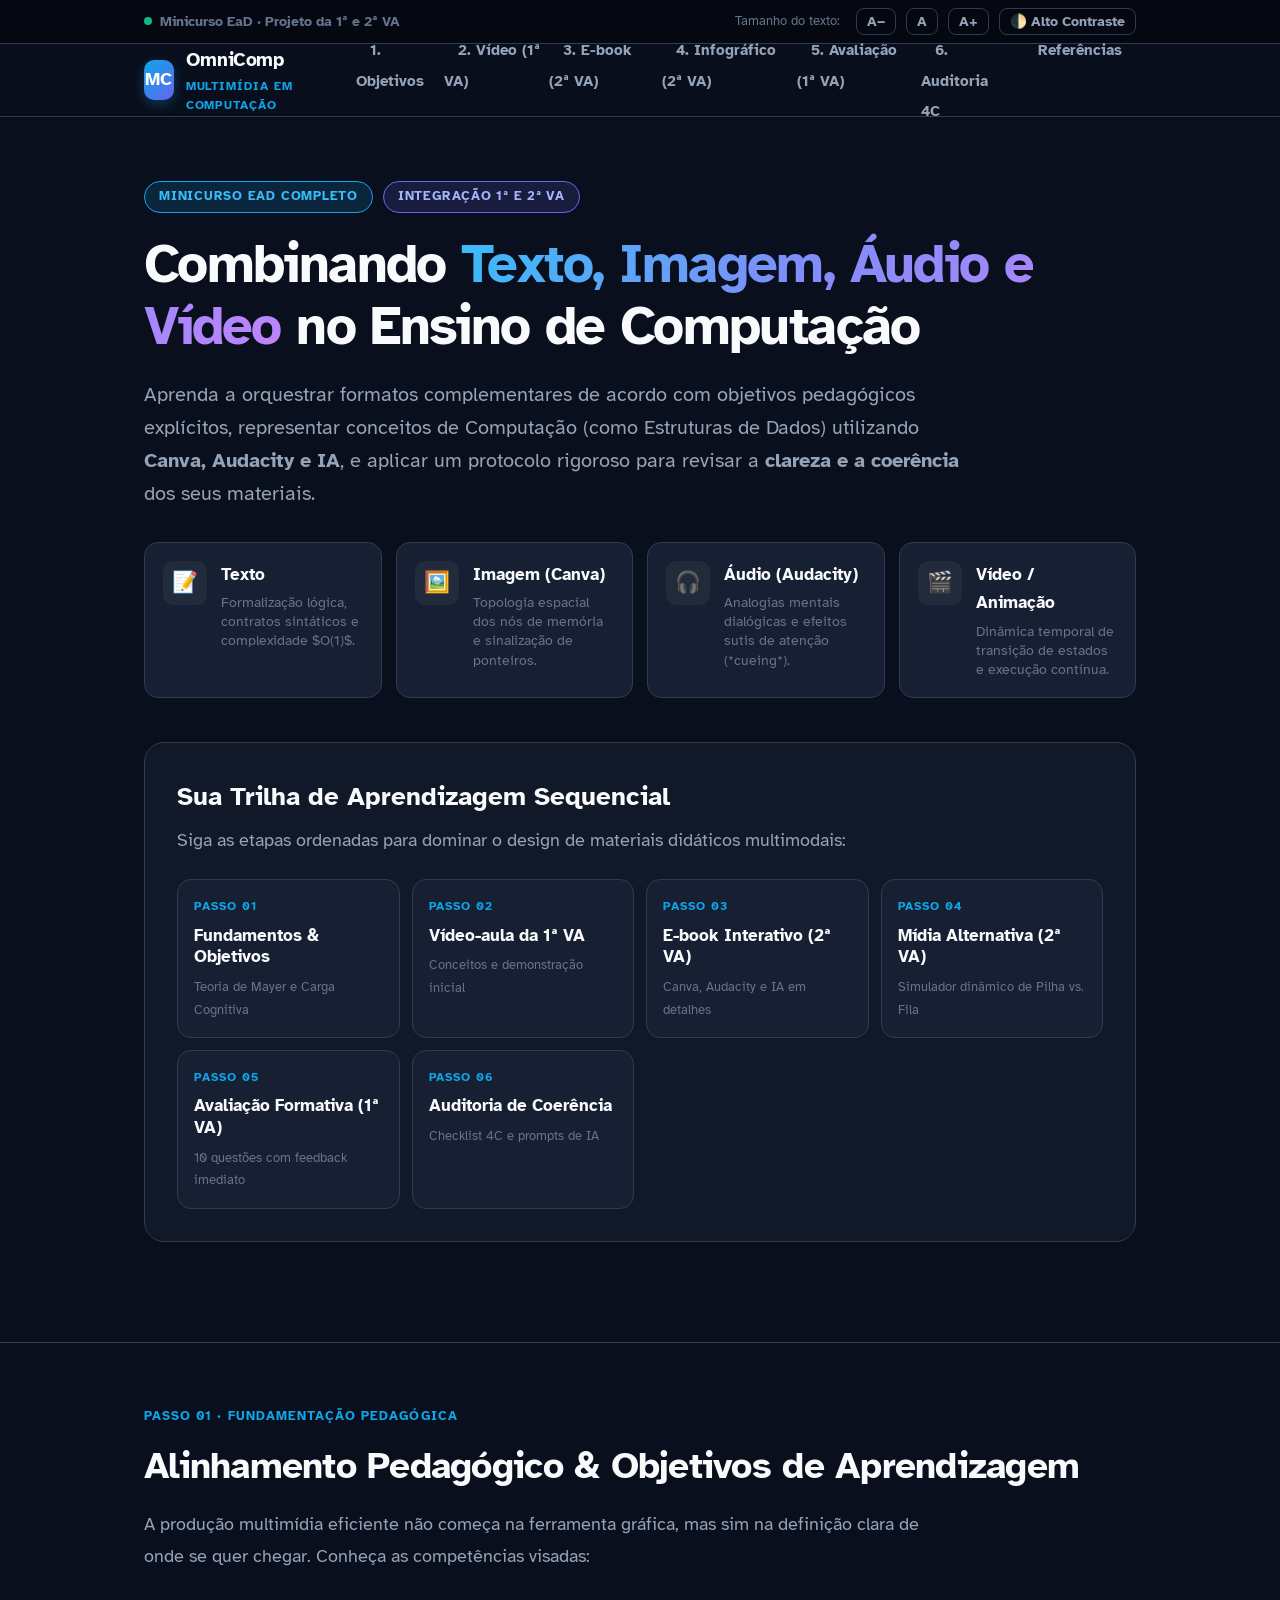
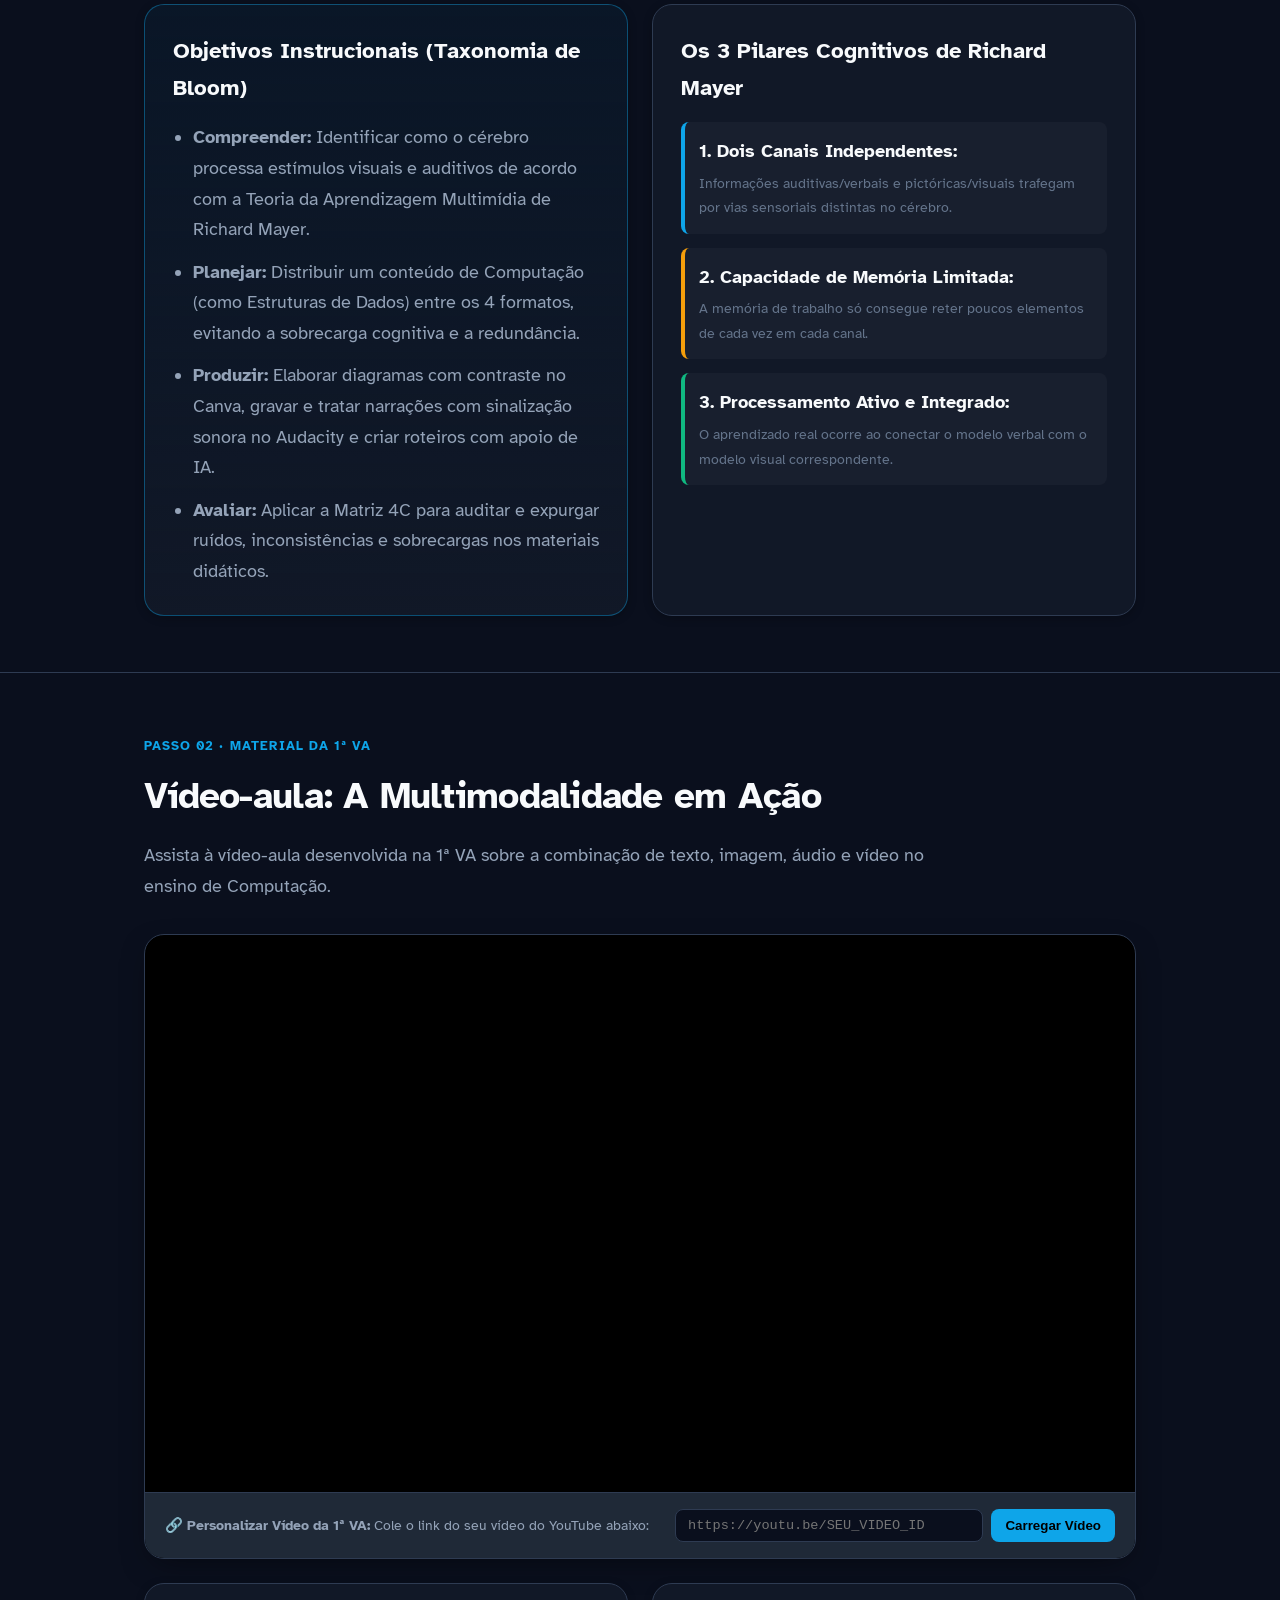
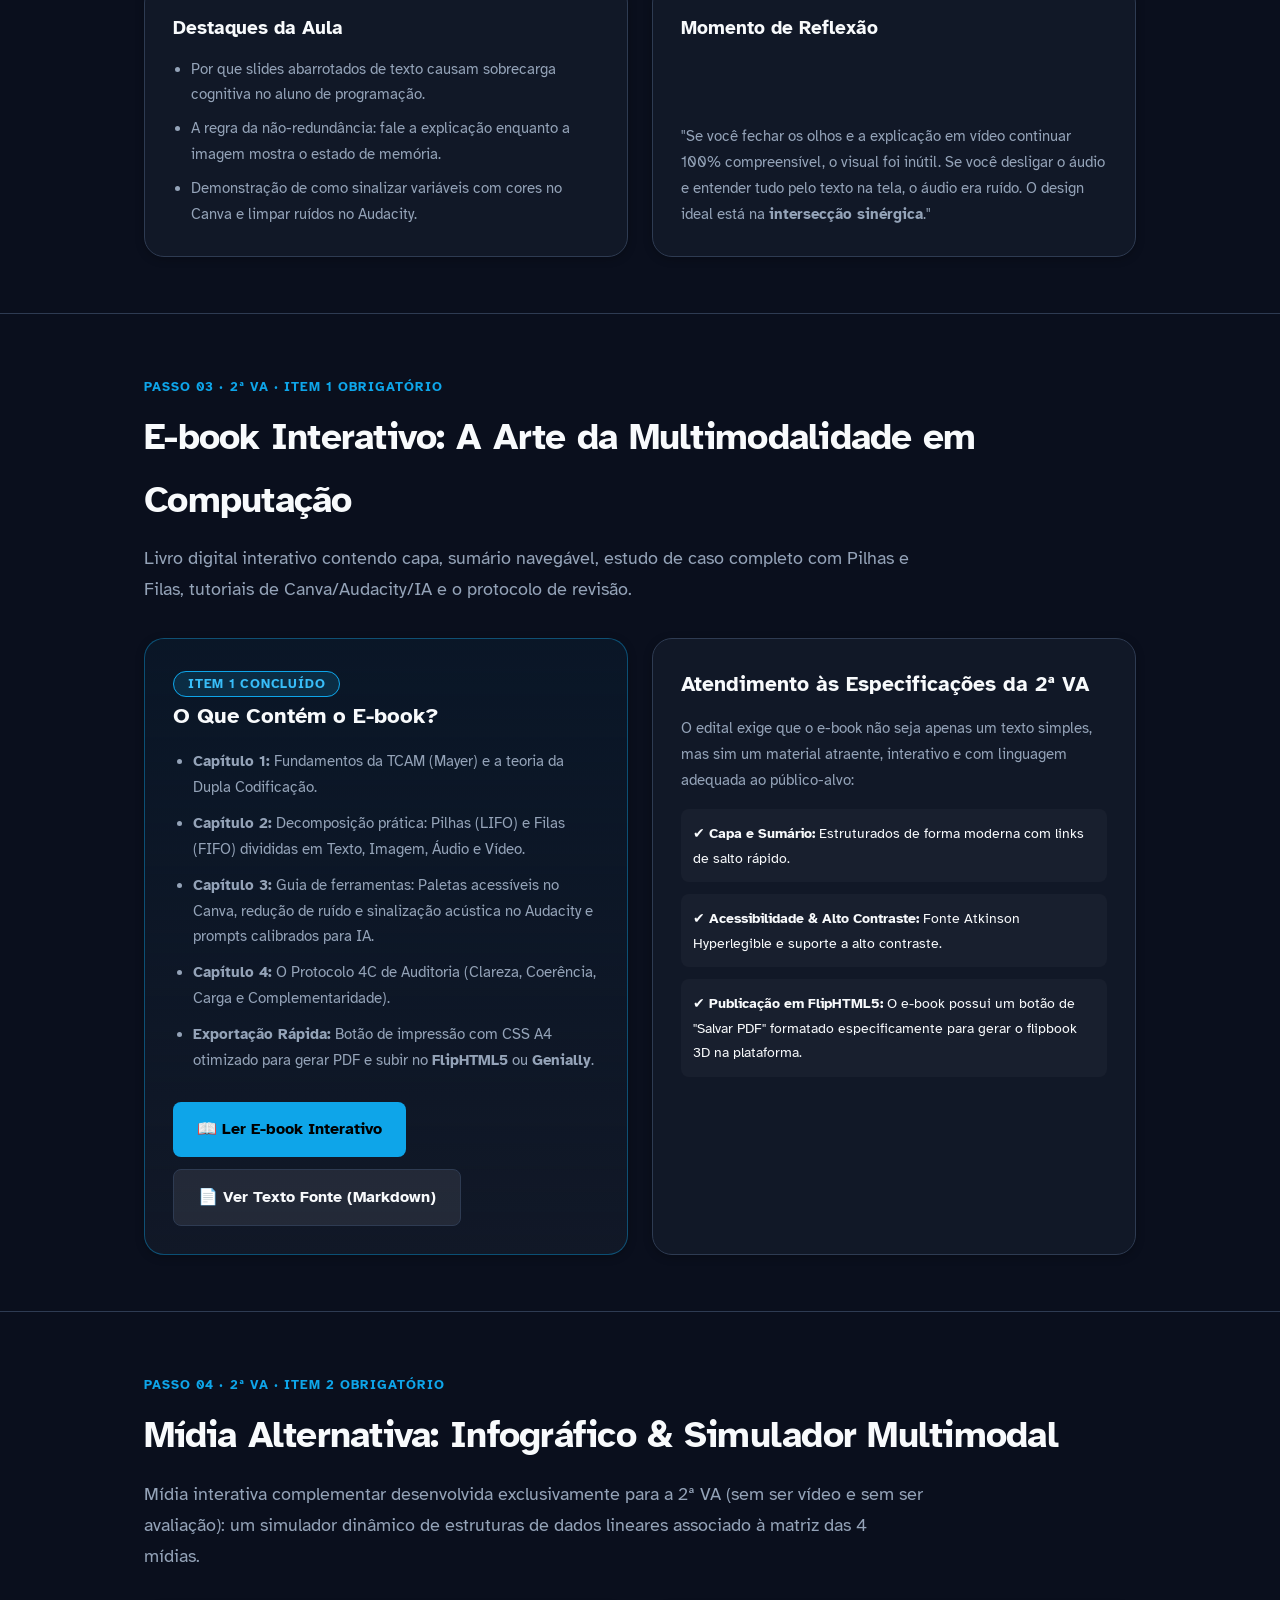
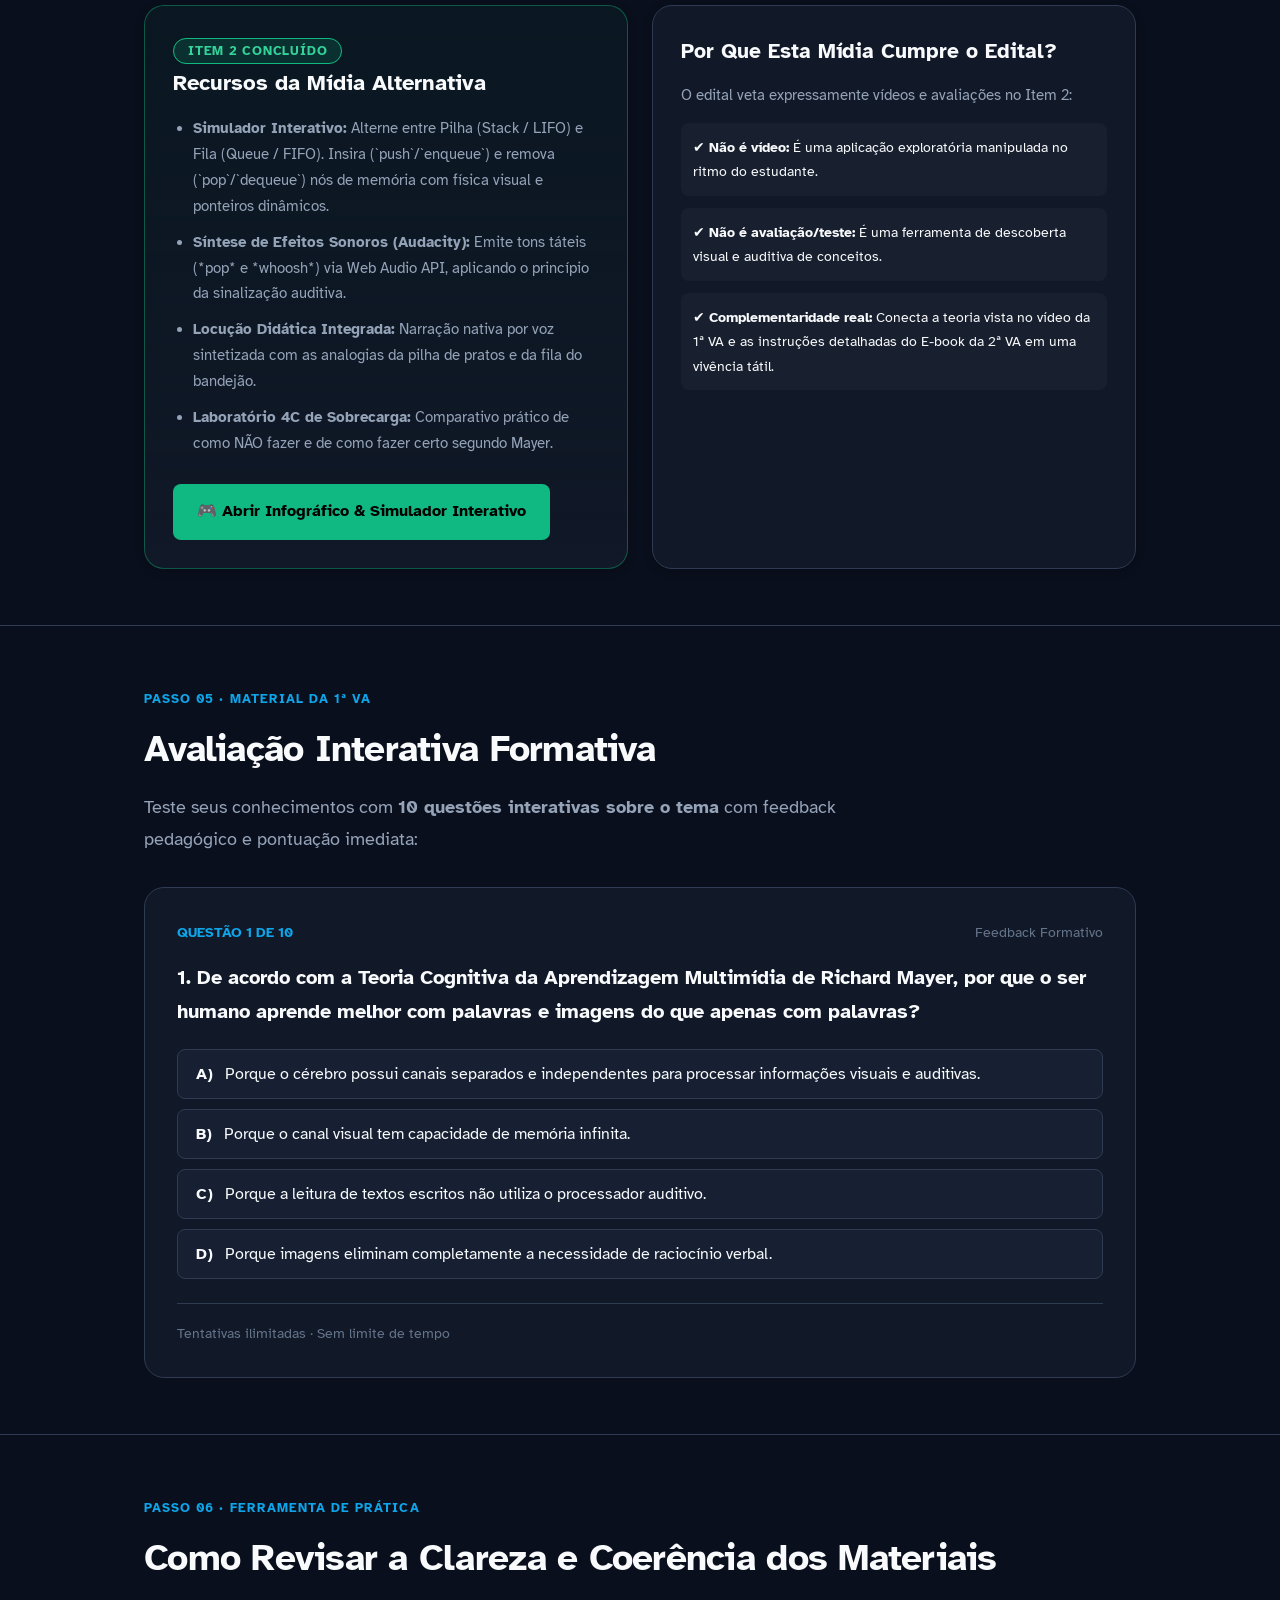
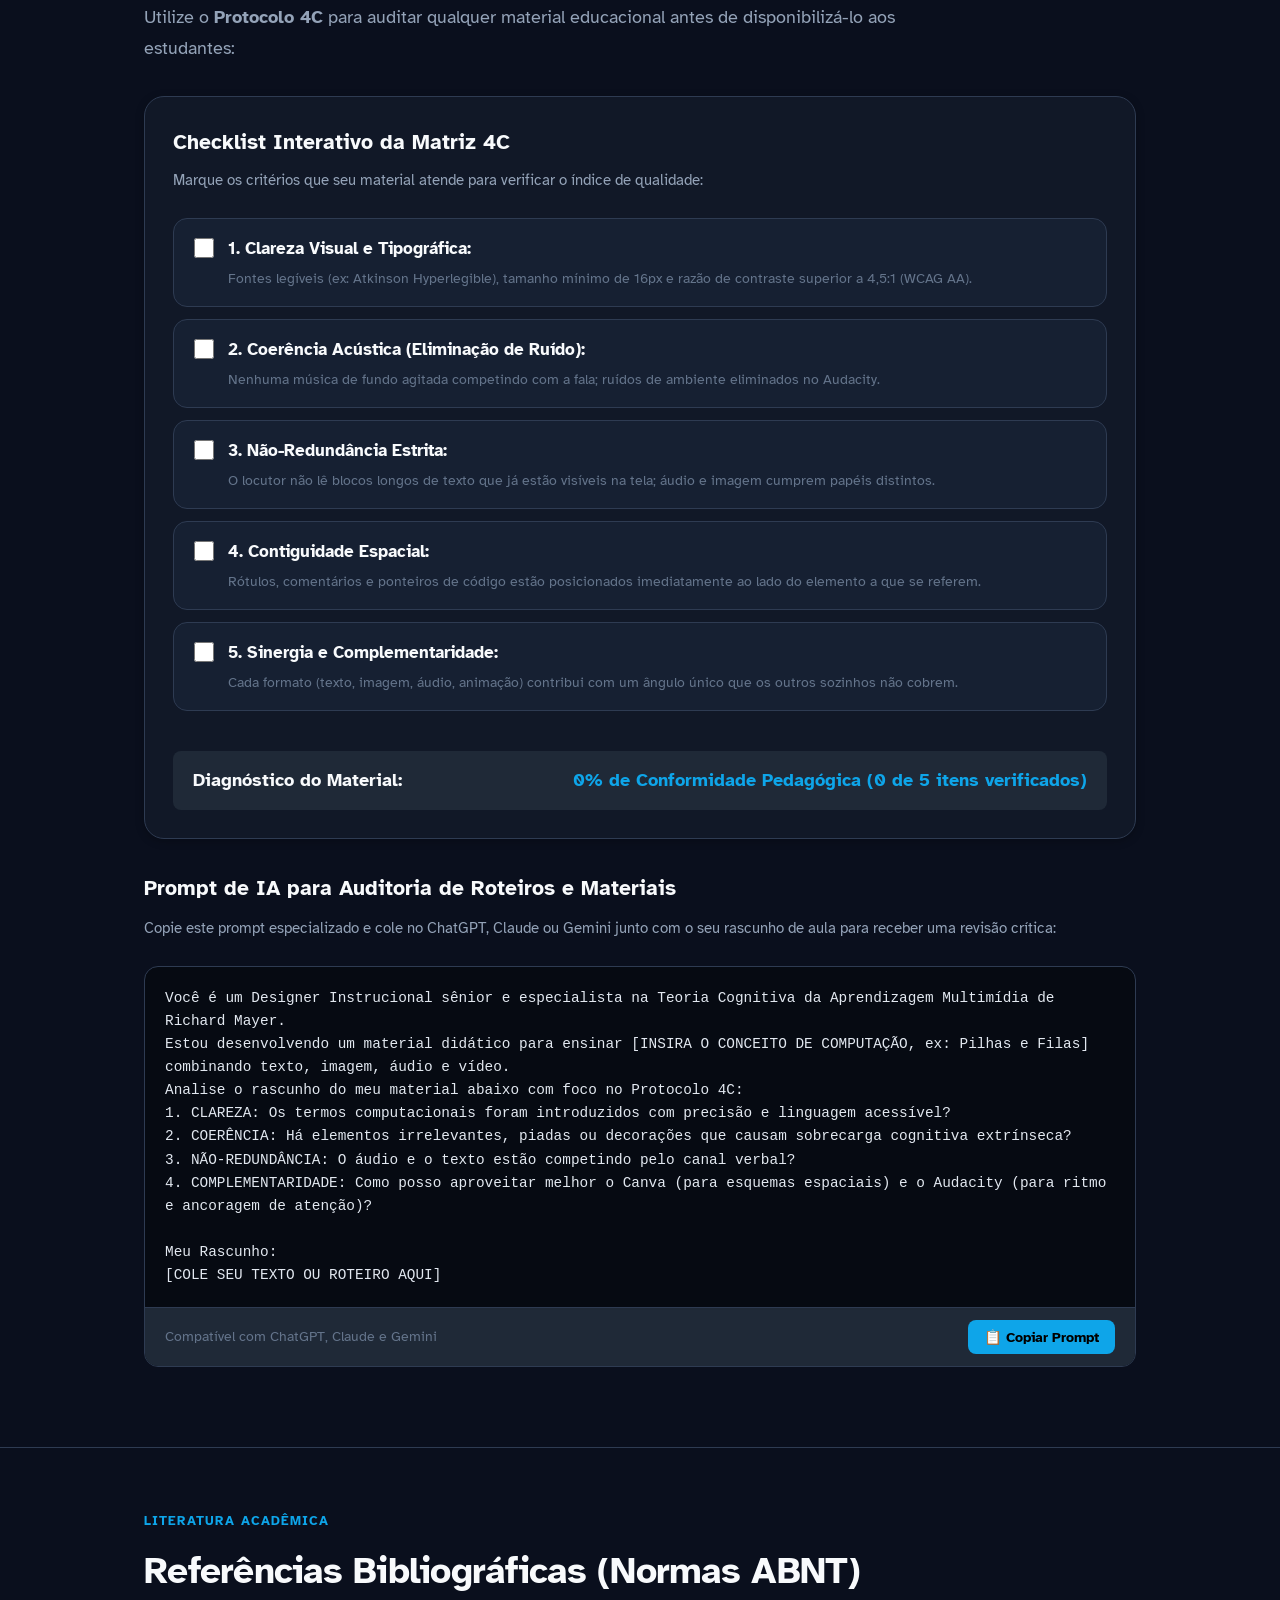
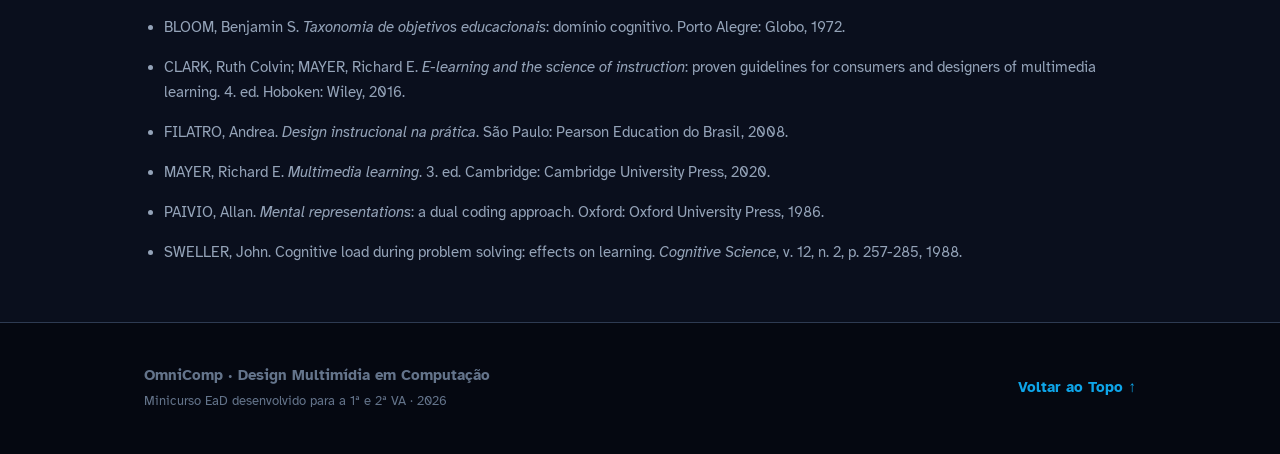
==== index.html @ bfa79e44 "feat: design 100% autoral e exclusivo sobre o tema Multimídia em Computação" ====
<!DOCTYPE html>
<html lang="pt-BR">
<head>
  <meta charset="UTF-8">
  <meta name="viewport" content="width=device-width, initial-scale=1.0">
  <title>Design Multimídia em Computação: Texto, Imagem, Áudio e Vídeo</title>
  <meta name="description" content="Minicurso EaD: Como combinar texto, imagem, áudio e vídeo de acordo com objetivos de aprendizagem para ensinar conceitos de Computação com Canva, Audacity e IA.">
  <meta name="theme-color" content="#0ea5e9">
  
  <link rel="preconnect" href="https://fonts.googleapis.com">
  <link rel="preconnect" href="https://fonts.gstatic.com" crossorigin>
  <!-- Atkinson Hyperlegible: Fonte desenvolvida para máxima legibilidade e acessibilidade -->
  <link href="https://fonts.googleapis.com/css2?family=Atkinson+Hyperlegible:ital,wght@0,400;0,700;1,400;1,700&display=swap" rel="stylesheet">
  <link rel="stylesheet" href="style.css">
</head>
<body>
  <a class="pular-navegacao" href="#conteudo-principal">Pular para o conteúdo principal</a>

  <!-- ===== BARRA DE ACESSIBILIDADE E UTILIDADES ===== -->
  <aside class="barra-utilidades" aria-label="Opções de acessibilidade">
    <div class="container barra-utilidades__flex">
      <div class="etiqueta-institucional">
        <span></span>
        <strong>Minicurso EaD · Projeto da 1ª e 2ª VA</strong>
      </div>
      <div class="utilidades-acoes">
        <span style="color: var(--text-muted); font-size: 0.8rem; margin-right: 6px;">Tamanho do texto:</span>
        <button type="button" class="btn-util" data-fonte-acao="diminuir" aria-label="Diminuir tamanho da fonte">A−</button>
        <button type="button" class="btn-util" data-fonte-acao="padrao" aria-label="Tamanho de fonte padrão">A</button>
        <button type="button" class="btn-util" data-fonte-acao="aumentar" aria-label="Aumentar tamanho da fonte">A+</button>
        <button type="button" class="btn-util" id="btn-contraste-global" aria-pressed="false">
          🌓 Alto Contraste
        </button>
      </div>
    </div>
  </aside>

  <!-- ===== CABEÇALHO E NAVEGAÇÃO PRINCIPAL ===== -->
  <header class="nav-header">
    <div class="container nav-header__flex">
      <a class="logo-omni" href="#inicio">
        <div class="logo-simbolo" aria-hidden="true">MC</div>
        <div class="logo-texto">
          OmniComp
          <small>Multimídia em Computação</small>
        </div>
      </a>

      <nav aria-label="Navegação da trilha de estudo">
        <ul class="nav-links">
          <li><a href="#objetivos">1. Objetivos</a></li>
          <li><a href="#video">2. Vídeo (1ª VA)</a></li>
          <li><a href="#ebook">3. E-book (2ª VA)</a></li>
          <li><a href="#midia-alternativa">4. Infográfico (2ª VA)</a></li>
          <li><a href="#avaliacao">5. Avaliação (1ª VA)</a></li>
          <li><a href="#auditoria-4c">6. Auditoria 4C</a></li>
          <li><a href="#referencias">Referências</a></li>
        </ul>
      </nav>
    </div>
  </header>

  <main id="conteudo-principal" tabindex="-1">

    <!-- ===== SEÇÃO HERO / APRESENTAÇÃO DO TEMA ===== -->
    <section id="inicio" class="hero-omni" aria-labelledby="titulo-hero">
      <div class="container">
        <div class="hero-badge-grupo">
          <span class="tag-pill tag-pill--azul">Minicurso EaD Completo</span>
          <span class="tag-pill tag-pill--roxo">Integração 1ª e 2ª VA</span>
        </div>

        <h1 id="titulo-hero">
          Combinando <span class="gradiente">Texto, Imagem, Áudio e Vídeo</span> no Ensino de Computação
        </h1>

        <p class="hero-descricao">
          Aprenda a orquestrar formatos complementares de acordo com objetivos pedagógicos explícitos, representar conceitos de Computação (como Estruturas de Dados) utilizando <strong>Canva, Audacity e IA</strong>, e aplicar um protocolo rigoroso para revisar a <strong>clareza e a coerência</strong> dos seus materiais.
        </p>

        <!-- Matriz Rápida dos 4 Formatos Complementares -->
        <div class="matriz-quick-access" aria-label="Visão geral dos quatro formatos complementares">
          <div class="formato-card">
            <div class="formato-icone" aria-hidden="true">📝</div>
            <div class="formato-info">
              <h3>Texto</h3>
              <p>Formalização lógica, contratos sintáticos e complexidade $O(1)$.</p>
            </div>
          </div>
          <div class="formato-card">
            <div class="formato-icone" aria-hidden="true">🖼️</div>
            <div class="formato-info">
              <h3>Imagem (Canva)</h3>
              <p>Topologia espacial dos nós de memória e sinalização de ponteiros.</p>
            </div>
          </div>
          <div class="formato-card">
            <div class="formato-icone" aria-hidden="true">🎧</div>
            <div class="formato-info">
              <h3>Áudio (Audacity)</h3>
              <p>Analogias mentais dialógicas e efeitos sutis de atenção (*cueing*).</p>
            </div>
          </div>
          <div class="formato-card">
            <div class="formato-icone" aria-hidden="true">🎬</div>
            <div class="formato-info">
              <h3>Vídeo / Animação</h3>
              <p>Dinâmica temporal de transição de estados e execução contínua.</p>
            </div>
          </div>
        </div>

        <!-- Trilha de Aprendizagem Sequencial -->
        <div class="trilha-container">
          <div class="trilha-header">
            <h2>Sua Trilha de Aprendizagem Sequencial</h2>
            <p style="color: var(--text-secondary); margin: 0;">Siga as etapas ordenadas para dominar o design de materiais didáticos multimodais:</p>
          </div>
          <div class="trilha-passos">
            <a href="#objetivos" class="passo-item">
              <span class="passo-num">Passo 01</span>
              <strong>Fundamentos & Objetivos</strong>
              <small>Teoria de Mayer e Carga Cognitiva</small>
            </a>
            <a href="#video" class="passo-item">
              <span class="passo-num">Passo 02</span>
              <strong>Vídeo-aula da 1ª VA</strong>
              <small>Conceitos e demonstração inicial</small>
            </a>
            <a href="#ebook" class="passo-item">
              <span class="passo-num">Passo 03</span>
              <strong>E-book Interativo (2ª VA)</strong>
              <small>Canva, Audacity e IA em detalhes</small>
            </a>
            <a href="#midia-alternativa" class="passo-item">
              <span class="passo-num">Passo 04</span>
              <strong>Mídia Alternativa (2ª VA)</strong>
              <small>Simulador dinâmico de Pilha vs. Fila</small>
            </a>
            <a href="#avaliacao" class="passo-item">
              <span class="passo-num">Passo 05</span>
              <strong>Avaliação Formativa (1ª VA)</strong>
              <small>10 questões com feedback imediato</small>
            </a>
            <a href="#auditoria-4c" class="passo-item">
              <span class="passo-num">Passo 06</span>
              <strong>Auditoria de Coerência</strong>
              <small>Checklist 4C e prompts de IA</small>
            </a>
          </div>
        </div>
      </div>
    </section>

    <!-- ===== PASSO 1: OBJETIVOS E FUNDAMENTAÇÃO ===== -->
    <section id="objetivos" class="secao-bloco" aria-labelledby="titulo-passo-1">
      <div class="container">
        <span class="secao-tag">Passo 01 · Fundamentação Pedagógica</span>
        <h2 class="secao-titulo" id="titulo-passo-1">Alinhamento Pedagógico & Objetivos de Aprendizagem</h2>
        <p class="secao-subtitulo">
          A produção multimídia eficiente não começa na ferramenta gráfica, mas sim na definição clara de onde se quer chegar. Conheça as competências visadas:
        </p>

        <div class="grid-2">
          <div class="card-omni card-omni--destaque">
            <div>
              <h3 style="font-size: 1.35rem; margin-bottom: 16px;">Objetivos Instrucionais (Taxonomia de Bloom)</h3>
              <ul style="padding-left: 20px; display: grid; gap: 12px; color: var(--text-secondary);">
                <li><strong>Compreender:</strong> Identificar como o cérebro processa estímulos visuais e auditivos de acordo com a Teoria da Aprendizagem Multimídia de Richard Mayer.</li>
                <li><strong>Planejar:</strong> Distribuir um conteúdo de Computação (como Estruturas de Dados) entre os 4 formatos, evitando a sobrecarga cognitiva e a redundância.</li>
                <li><strong>Produzir:</strong> Elaborar diagramas com contraste no Canva, gravar e tratar narrações com sinalização sonora no Audacity e criar roteiros com apoio de IA.</li>
                <li><strong>Avaliar:</strong> Aplicar a Matriz 4C para auditar e expurgar ruídos, inconsistências e sobrecargas nos materiais didáticos.</li>
              </ul>
            </div>
          </div>

          <div class="card-omni">
            <div>
              <h3 style="font-size: 1.35rem; margin-bottom: 16px;">Os 3 Pilares Cognitivos de Richard Mayer</h3>
              <div style="display: grid; gap: 14px;">
                <div style="background: rgba(255,255,255,0.03); padding: 14px; border-radius: 8px; border-left: 4px solid var(--brand-primary);">
                  <strong>1. Dois Canais Independentes:</strong>
                  <p style="font-size: 0.9rem; color: var(--text-muted); margin-top: 4px;">Informações auditivas/verbais e pictóricas/visuais trafegam por vias sensoriais distintas no cérebro.</p>
                </div>
                <div style="background: rgba(255,255,255,0.03); padding: 14px; border-radius: 8px; border-left: 4px solid var(--accent-amber);">
                  <strong>2. Capacidade de Memória Limitada:</strong>
                  <p style="font-size: 0.9rem; color: var(--text-muted); margin-top: 4px;">A memória de trabalho só consegue reter poucos elementos de cada vez em cada canal.</p>
                </div>
                <div style="background: rgba(255,255,255,0.03); padding: 14px; border-radius: 8px; border-left: 4px solid var(--accent-emerald);">
                  <strong>3. Processamento Ativo e Integrado:</strong>
                  <p style="font-size: 0.9rem; color: var(--text-muted); margin-top: 4px;">O aprendizado real ocorre ao conectar o modelo verbal com o modelo visual correspondente.</p>
                </div>
              </div>
            </div>
          </div>
        </div>
      </div>
    </section>

    <!-- ===== PASSO 2: VÍDEO-AULA (1ª VA) ===== -->
    <section id="video" class="secao-bloco" aria-labelledby="titulo-passo-2">
      <div class="container">
        <span class="secao-tag">Passo 02 · Material da 1ª VA</span>
        <h2 class="secao-titulo" id="titulo-passo-2">Vídeo-aula: A Multimodalidade em Ação</h2>
        <p class="secao-subtitulo">
          Assista à vídeo-aula desenvolvida na 1ª VA sobre a combinação de texto, imagem, áudio e vídeo no ensino de Computação.
        </p>

        <!-- Player de Vídeo com Carregador Dinâmico -->
        <div class="video-player-container">
          <div class="video-wrapper">
            <iframe
              id="video-player-frame"
              src="https://www.youtube-nocookie.com/embed/dQw4w9WgXcQ"
              title="Vídeo-aula sobre Design Multimídia em Computação"
              allow="accelerometer; autoplay; clipboard-write; encrypted-media; gyroscope; picture-in-picture"
              allowfullscreen></iframe>
          </div>
          <!-- Área para o aluno colar e carregar o link do seu próprio vídeo do YouTube -->
          <div class="video-custom-config">
            <div class="video-config-label">
              <strong>🔗 Personalizar Vídeo da 1ª VA:</strong> Cole o link do seu vídeo do YouTube abaixo:
            </div>
            <div class="video-input-box">
              <input type="text" id="input-video-url" placeholder="https://youtu.be/SEU_VIDEO_ID" aria-label="URL do vídeo do YouTube">
              <button type="button" id="btn-atualizar-video">Carregar Vídeo</button>
            </div>
          </div>
        </div>

        <div class="grid-2">
          <div class="card-omni">
            <h3 style="font-size: 1.2rem; margin-bottom: 12px;">Destaques da Aula</h3>
            <ul style="padding-left: 18px; color: var(--text-secondary); font-size: 0.95rem; display: grid; gap: 8px;">
              <li>Por que slides abarrotados de texto causam sobrecarga cognitiva no aluno de programação.</li>
              <li>A regra da não-redundância: fale a explicação enquanto a imagem mostra o estado de memória.</li>
              <li>Demonstração de como sinalizar variáveis com cores no Canva e limpar ruídos no Audacity.</li>
            </ul>
          </div>
          <div class="card-omni">
            <h3 style="font-size: 1.2rem; margin-bottom: 12px;">Momento de Reflexão</h3>
            <p style="color: var(--text-secondary); font-size: 0.95rem;">
              "Se você fechar os olhos e a explicação em vídeo continuar 100% compreensível, o visual foi inútil. Se você desligar o áudio e entender tudo pelo texto na tela, o áudio era ruído. O design ideal está na <strong>intersecção sinérgica</strong>."
            </p>
          </div>
        </div>
      </div>
    </section>

    <!-- ===== PASSO 3: E-BOOK INTERATIVO (2ª VA - ITEM 1) ===== -->
    <section id="ebook" class="secao-bloco" aria-labelledby="titulo-passo-3">
      <div class="container">
        <span class="secao-tag">Passo 03 · 2ª VA · Item 1 Obrigatório</span>
        <h2 class="secao-titulo" id="titulo-passo-3">E-book Interativo: A Arte da Multimodalidade em Computação</h2>
        <p class="secao-subtitulo">
          Livro digital interativo contendo capa, sumário navegável, estudo de caso completo com Pilhas e Filas, tutoriais de Canva/Audacity/IA e o protocolo de revisão.
        </p>

        <div class="grid-2">
          <div class="card-omni card-omni--destaque">
            <div>
              <span class="tag-pill tag-pill--azul" style="margin-bottom: 12px;">Item 1 Concluído</span>
              <h3 style="font-size: 1.4rem; margin-bottom: 14px;">O Que Contém o E-book?</h3>
              <ul style="padding-left: 20px; color: var(--text-secondary); display: grid; gap: 10px; font-size: 0.95rem;">
                <li><strong>Capítulo 1:</strong> Fundamentos da TCAM (Mayer) e a teoria da Dupla Codificação.</li>
                <li><strong>Capítulo 2:</strong> Decomposição prática: Pilhas (LIFO) e Filas (FIFO) divididas em Texto, Imagem, Áudio e Vídeo.</li>
                <li><strong>Capítulo 3:</strong> Guia de ferramentas: Paletas acessíveis no Canva, redução de ruído e sinalização acústica no Audacity e prompts calibrados para IA.</li>
                <li><strong>Capítulo 4:</strong> O Protocolo 4C de Auditoria (Clareza, Coerência, Carga e Complementaridade).</li>
                <li><strong>Exportação Rápida:</strong> Botão de impressão com CSS A4 otimizado para gerar PDF e subir no <strong>FlipHTML5</strong> ou <strong>Genially</strong>.</li>
              </ul>
            </div>

            <div style="margin-top: 28px; display: flex; gap: 12px; flex-wrap: wrap;">
              <a href="ebook.html" target="_blank" class="btn-omni btn-omni--primary">
                📖 Ler E-book Interativo
              </a>
              <a href="CONTEUDO_EBOOK.md" target="_blank" class="btn-omni btn-omni--secondary">
                📄 Ver Texto Fonte (Markdown)
              </a>
            </div>
          </div>

          <div class="card-omni">
            <div>
              <h3 style="font-size: 1.3rem; margin-bottom: 14px;">Atendimento às Especificações da 2ª VA</h3>
              <p style="color: var(--text-secondary); font-size: 0.95rem; margin-bottom: 16px;">
                O edital exige que o e-book não seja apenas um texto simples, mas sim um material atraente, interativo e com linguagem adequada ao público-alvo:
              </p>
              <div style="display: grid; gap: 12px; font-size: 0.9rem;">
                <div style="background: rgba(255,255,255,0.03); padding: 12px; border-radius: 8px;">
                  ✔ <strong>Capa e Sumário:</strong> Estruturados de forma moderna com links de salto rápido.
                </div>
                <div style="background: rgba(255,255,255,0.03); padding: 12px; border-radius: 8px;">
                  ✔ <strong>Acessibilidade & Alto Contraste:</strong> Fonte Atkinson Hyperlegible e suporte a alto contraste.
                </div>
                <div style="background: rgba(255,255,255,0.03); padding: 12px; border-radius: 8px;">
                  ✔ <strong>Publicação em FlipHTML5:</strong> O e-book possui um botão de "Salvar PDF" formatado especificamente para gerar o flipbook 3D na plataforma.
                </div>
              </div>
            </div>
          </div>
        </div>
      </div>
    </section>

    <!-- ===== PASSO 4: MÍDIA ALTERNATIVA (2ª VA - ITEM 2) ===== -->
    <section id="midia-alternativa" class="secao-bloco" aria-labelledby="titulo-passo-4">
      <div class="container">
        <span class="secao-tag">Passo 04 · 2ª VA · Item 2 Obrigatório</span>
        <h2 class="secao-titulo" id="titulo-passo-4">Mídia Alternativa: Infográfico & Simulador Multimodal</h2>
        <p class="secao-subtitulo">
          Mídia interativa complementar desenvolvida exclusivamente para a 2ª VA (sem ser vídeo e sem ser avaliação): um simulador dinâmico de estruturas de dados lineares associado à matriz das 4 mídias.
        </p>

        <div class="grid-2">
          <div class="card-omni card-omni--emerald">
            <div>
              <span class="tag-pill" style="background: rgba(16, 185, 129, 0.15); border: 1px solid var(--accent-emerald); color: #34d399; margin-bottom: 12px;">Item 2 Concluído</span>
              <h3 style="font-size: 1.4rem; margin-bottom: 14px;">Recursos da Mídia Alternativa</h3>
              <ul style="padding-left: 20px; color: var(--text-secondary); display: grid; gap: 10px; font-size: 0.95rem;">
                <li><strong>Simulador Interativo:</strong> Alterne entre Pilha (Stack / LIFO) e Fila (Queue / FIFO). Insira (`push`/`enqueue`) e remova (`pop`/`dequeue`) nós de memória com física visual e ponteiros dinâmicos.</li>
                <li><strong>Síntese de Efeitos Sonoros (Audacity):</strong> Emite tons táteis (*pop* e *whoosh*) via Web Audio API, aplicando o princípio da sinalização auditiva.</li>
                <li><strong>Locução Didática Integrada:</strong> Narração nativa por voz sintetizada com as analogias da pilha de pratos e da fila do bandejão.</li>
                <li><strong>Laboratório 4C de Sobrecarga:</strong> Comparativo prático de como NÃO fazer e de como fazer certo segundo Mayer.</li>
              </ul>
            </div>

            <div style="margin-top: 28px;">
              <a href="infografico.html" target="_blank" class="btn-omni btn-omni--emerald">
                🎮 Abrir Infográfico & Simulador Interativo
              </a>
            </div>
          </div>

          <div class="card-omni">
            <div>
              <h3 style="font-size: 1.3rem; margin-bottom: 14px;">Por Que Esta Mídia Cumpre o Edital?</h3>
              <p style="color: var(--text-secondary); font-size: 0.95rem;">
                O edital veta expressamente vídeos e avaliações no Item 2:
              </p>
              <div style="display: grid; gap: 12px; font-size: 0.9rem; margin-top: 14px;">
                <div style="background: rgba(255,255,255,0.03); padding: 12px; border-radius: 8px;">
                  ✔ <strong>Não é vídeo:</strong> É uma aplicação exploratória manipulada no ritmo do estudante.
                </div>
                <div style="background: rgba(255,255,255,0.03); padding: 12px; border-radius: 8px;">
                  ✔ <strong>Não é avaliação/teste:</strong> É uma ferramenta de descoberta visual e auditiva de conceitos.
                </div>
                <div style="background: rgba(255,255,255,0.03); padding: 12px; border-radius: 8px;">
                  ✔ <strong>Complementaridade real:</strong> Conecta a teoria vista no vídeo da 1ª VA e as instruções detalhadas do E-book da 2ª VA em uma vivência tátil.
                </div>
              </div>
            </div>
          </div>
        </div>
      </div>
    </section>

    <!-- ===== PASSO 5: AVALIAÇÃO INTERATIVA DA 1ª VA ===== -->
    <section id="avaliacao" class="secao-bloco" aria-labelledby="titulo-passo-5">
      <div class="container">
        <span class="secao-tag">Passo 05 · Material da 1ª VA</span>
        <h2 class="secao-titulo" id="titulo-passo-5">Avaliação Interativa Formativa</h2>
        <p class="secao-subtitulo">
          Teste seus conhecimentos com <strong>10 questões interativas sobre o tema</strong> com feedback pedagógico e pontuação imediata:
        </p>

        <!-- Quiz Nativo 100% Integrado (Sem terceiros) -->
        <div class="quiz-container">
          <div style="display: flex; justify-content: space-between; align-items: center; margin-bottom: 16px;">
            <span id="quiz-progresso-txt" style="font-size: 0.9rem; font-weight: 700; color: var(--brand-primary); text-transform: uppercase;">
              Questão 1 de 10
            </span>
            <span style="font-size: 0.85rem; color: var(--text-muted);">Feedback Formativo</span>
          </div>

          <h3 id="quiz-pergunta-txt" class="quiz-pergunta">Carregando pergunta...</h3>

          <div id="quiz-opcoes-lista" class="quiz-opcoes"></div>

          <div id="quiz-feedback-box" class="quiz-feedback" role="status" aria-live="polite"></div>

          <div class="quiz-nav-btns">
            <span style="font-size: 0.85rem; color: var(--text-muted);">Tentativas ilimitadas · Sem limite de tempo</span>
            <button type="button" id="btn-quiz-proxima" class="btn-omni btn-omni--primary" style="display: none;">
              Próxima Questão →
            </button>
          </div>
        </div>
      </div>
    </section>

    <!-- ===== PASSO 6: AUDITORIA 4C & PROMPTS DE IA ===== -->
    <section id="auditoria-4c" class="secao-bloco" aria-labelledby="titulo-passo-6">
      <div class="container">
        <span class="secao-tag">Passo 06 · Ferramenta de Prática</span>
        <h2 class="secao-titulo" id="titulo-passo-6">Como Revisar a Clareza e Coerência dos Materiais</h2>
        <p class="secao-subtitulo">
          Utilize o <strong>Protocolo 4C</strong> para auditar qualquer material educacional antes de disponibilizá-lo aos estudantes:
        </p>

        <!-- Checklist Interativo 4C -->
        <div class="card-omni" style="margin-bottom: 32px;">
          <h3 style="font-size: 1.3rem; margin-bottom: 8px;">Checklist Interativo da Matriz 4C</h3>
          <p style="color: var(--text-secondary); font-size: 0.95rem;">Marque os critérios que seu material atende para verificar o índice de qualidade:</p>

          <div class="checklist-4c">
            <label class="checklist-item">
              <input type="checkbox">
              <div class="checklist-texto">
                <strong>1. Clareza Visual e Tipográfica:</strong>
                <p>Fontes legíveis (ex: Atkinson Hyperlegible), tamanho mínimo de 16px e razão de contraste superior a 4,5:1 (WCAG AA).</p>
              </div>
            </label>
            <label class="checklist-item">
              <input type="checkbox">
              <div class="checklist-texto">
                <strong>2. Coerência Acústica (Eliminação de Ruído):</strong>
                <p>Nenhuma música de fundo agitada competindo com a fala; ruídos de ambiente eliminados no Audacity.</p>
              </div>
            </label>
            <label class="checklist-item">
              <input type="checkbox">
              <div class="checklist-texto">
                <strong>3. Não-Redundância Estrita:</strong>
                <p>O locutor não lê blocos longos de texto que já estão visíveis na tela; áudio e imagem cumprem papéis distintos.</p>
              </div>
            </label>
            <label class="checklist-item">
              <input type="checkbox">
              <div class="checklist-texto">
                <strong>4. Contiguidade Espacial:</strong>
                <p>Rótulos, comentários e ponteiros de código estão posicionados imediatamente ao lado do elemento a que se referem.</p>
              </div>
            </label>
            <label class="checklist-item">
              <input type="checkbox">
              <div class="checklist-texto">
                <strong>5. Sinergia e Complementaridade:</strong>
                <p>Cada formato (texto, imagem, áudio, animação) contribui com um ângulo único que os outros sozinhos não cobrem.</p>
              </div>
            </label>
          </div>

          <div class="checklist-resultado">
            <span>Diagnóstico do Material:</span>
            <span id="placar-4c" style="color: var(--brand-primary);">0% de Conformidade</span>
          </div>
        </div>

        <!-- Prompt Modelo para Assistentes de IA -->
        <h3 style="font-size: 1.3rem; margin-bottom: 10px;">Prompt de IA para Auditoria de Roteiros e Materiais</h3>
        <p style="color: var(--text-secondary); font-size: 0.95rem;">
          Copie este prompt especializado e cole no ChatGPT, Claude ou Gemini junto com o seu rascunho de aula para receber uma revisão crítica:
        </p>

        <div class="box-prompt">
          <pre id="prompt-copia" tabindex="0">Você é um Designer Instrucional sênior e especialista na Teoria Cognitiva da Aprendizagem Multimídia de Richard Mayer.
Estou desenvolvendo um material didático para ensinar [INSIRA O CONCEITO DE COMPUTAÇÃO, ex: Pilhas e Filas] combinando texto, imagem, áudio e vídeo.
Analise o rascunho do meu material abaixo com foco no Protocolo 4C:
1. CLAREZA: Os termos computacionais foram introduzidos com precisão e linguagem acessível?
2. COERÊNCIA: Há elementos irrelevantes, piadas ou decorações que causam sobrecarga cognitiva extrínseca?
3. NÃO-REDUNDÂNCIA: O áudio e o texto estão competindo pelo canal verbal?
4. COMPLEMENTARIDADE: Como posso aproveitar melhor o Canva (para esquemas espaciais) e o Audacity (para ritmo e ancoragem de atenção)?

Meu Rascunho:
[COLE SEU TEXTO OU ROTEIRO AQUI]</pre>
          <div class="box-prompt-acoes">
            <span style="font-size: 0.85rem; color: var(--text-muted);">Compatível com ChatGPT, Claude e Gemini</span>
            <div style="display: flex; align-items: center; gap: 12px;">
              <span class="aviso-copia" style="font-size: 0.9rem; color: var(--accent-emerald); font-weight: 700;"></span>
              <button type="button" class="btn-omni btn-omni--primary btn-copiar-prompt" data-alvo="prompt-copia" style="padding: 8px 16px; font-size: 0.9rem;">
                📋 Copiar Prompt
              </button>
            </div>
          </div>
        </div>
      </div>
    </section>

    <!-- ===== REFERÊNCIAS BIBLIOGRÁFICAS (ABNT) ===== -->
    <section id="referencias" class="secao-bloco" aria-labelledby="titulo-referencias">
      <div class="container">
        <span class="secao-tag">Literatura Acadêmica</span>
        <h2 class="secao-titulo" id="titulo-referencias">Referências Bibliográficas (Normas ABNT)</h2>
        <ul style="padding-left: 20px; color: var(--text-secondary); display: grid; gap: 14px; font-size: 0.95rem;">
          <li>BLOOM, Benjamin S. <em>Taxonomia de objetivos educacionais</em>: domínio cognitivo. Porto Alegre: Globo, 1972.</li>
          <li>CLARK, Ruth Colvin; MAYER, Richard E. <em>E-learning and the science of instruction</em>: proven guidelines for consumers and designers of multimedia learning. 4. ed. Hoboken: Wiley, 2016.</li>
          <li>FILATRO, Andrea. <em>Design instrucional na prática</em>. São Paulo: Pearson Education do Brasil, 2008.</li>
          <li>MAYER, Richard E. <em>Multimedia learning</em>. 3. ed. Cambridge: Cambridge University Press, 2020.</li>
          <li>PAIVIO, Allan. <em>Mental representations</em>: a dual coding approach. Oxford: Oxford University Press, 1986.</li>
          <li>SWELLER, John. Cognitive load during problem solving: effects on learning. <em>Cognitive Science</em>, v. 12, n. 2, p. 257-285, 1988.</li>
        </ul>
      </div>
    </section>
  </main>

  <!-- ===== RODAPÉ ===== -->
  <footer class="rodape-omni">
    <div class="container rodape-grid">
      <div>
        <p><strong>OmniComp · Design Multimídia em Computação</strong></p>
        <p><small>Minicurso EaD desenvolvido para a 1ª e 2ª VA · 2026</small></p>
      </div>
      <div>
        <a href="#inicio" style="color: var(--brand-primary); text-decoration: none; font-weight: 700;">
          Voltar ao Topo ↑
        </a>
      </div>
    </div>
  </footer>

  <script src="script.js"></script>
</body>
</html>
---- style.css ----
/* ==========================================================================
   OmniComp · Design Multimodal no Ensino de Computação
   Folha de Estilos Original e Acessível (WCAG 2.1 AA)
   ========================================================================== */

:root {
  --bg-primary: #0a0f1d;
  --bg-surface: #111827;
  --bg-surface-elevated: #1f2937;
  --bg-card: #162032;
  --border-color: #2e3b52;
  --border-focus: #38bdf8;
  
  --text-primary: #f8fafc;
  --text-secondary: #94a3b8;
  --text-muted: #64748b;
  
  --brand-primary: #0ea5e9;       /* Ciano elétrico */
  --brand-secondary: #6366f1;     /* Índigo */
  --accent-emerald: #10b981;      /* Verde Sucesso */
  --accent-amber: #f59e0b;        /* Laranja Atenção */
  --accent-rose: #f43f5e;         /* Rosa Alerta */

  --font-main: "Atkinson Hyperlegible", -apple-system, BlinkMacSystemFont, "Segoe UI", Roboto, sans-serif;
  --font-mono: ui-monospace, "Cascadia Code", Consolas, "Courier New", monospace;

  --radius-sm: 8px;
  --radius-md: 14px;
  --radius-lg: 20px;
  --shadow-sm: 0 2px 8px rgba(0, 0, 0, 0.25);
  --shadow-md: 0 10px 30px -10px rgba(0, 0, 0, 0.5);
  --shadow-glow: 0 0 25px rgba(14, 165, 233, 0.25);

  --max-width: 1040px;
}

/* Modo Alto Contraste Nativo */
[data-contraste="alto"] {
  --bg-primary: #000000;
  --bg-surface: #000000;
  --bg-surface-elevated: #111111;
  --bg-card: #000000;
  --border-color: #ffffff;
  --border-focus: #ffff00;
  --text-primary: #ffffff;
  --text-secondary: #ffffff;
  --text-muted: #e2e8f0;
  --brand-primary: #ffff00;
  --brand-secondary: #00ffff;
  --accent-emerald: #00ff66;
  --accent-amber: #ffff00;
  --accent-rose: #ff3333;
  --shadow-glow: none;
}

/* Base e Reset */
* {
  box-sizing: border-box;
  margin: 0;
  padding: 0;
}

html {
  font-size: 100%;
  scroll-behavior: smooth;
  scroll-padding-top: 80px;
}

body {
  font-family: var(--font-main);
  background-color: var(--bg-primary);
  color: var(--text-primary);
  line-height: 1.7;
  font-size: 1.125rem;
  -webkit-font-smoothing: antialiased;
}

/* Acessibilidade: Skip Link */
.pular-navegacao {
  position: absolute;
  top: -100px;
  left: 20px;
  background: var(--brand-primary);
  color: #000;
  padding: 10px 18px;
  border-radius: var(--radius-sm);
  font-weight: 700;
  text-decoration: none;
  z-index: 999;
  transition: top 0.2s;
}
.pular-navegacao:focus {
  top: 15px;
}

/* Container */
.container {
  width: 100%;
  max-width: var(--max-width);
  margin: 0 auto;
  padding: 0 24px;
}

/* Barra de Acessibilidade Superior */
.barra-utilidades {
  background: #050811;
  border-bottom: 1px solid var(--border-color);
  padding: 8px 0;
  font-size: 0.9rem;
}
.barra-utilidades__flex {
  display: flex;
  align-items: center;
  justify-content: space-between;
  gap: 16px;
  flex-wrap: wrap;
}
.etiqueta-institucional {
  color: var(--text-muted);
  font-weight: 600;
  display: flex;
  align-items: center;
  gap: 8px;
}
.etiqueta-institucional span {
  display: inline-block;
  width: 8px;
  height: 8px;
  border-radius: 50%;
  background: var(--accent-emerald);
}
.utilidades-acoes {
  display: flex;
  align-items: center;
  gap: 10px;
}
.btn-util {
  background: transparent;
  border: 1px solid var(--border-color);
  color: var(--text-secondary);
  padding: 4px 10px;
  border-radius: var(--radius-sm);
  font-family: inherit;
  font-size: 0.85rem;
  font-weight: 700;
  cursor: pointer;
  transition: all 0.2s;
}
.btn-util:hover {
  border-color: var(--brand-primary);
  color: var(--brand-primary);
}

/* Cabeçalho de Navegação */
.nav-header {
  position: sticky;
  top: 0;
  z-index: 100;
  background: rgba(10, 15, 29, 0.85);
  backdrop-filter: blur(14px);
  border-bottom: 1px solid var(--border-color);
}
.nav-header__flex {
  display: flex;
  align-items: center;
  justify-content: space-between;
  height: 72px;
  gap: 20px;
}
.logo-omni {
  display: flex;
  align-items: center;
  gap: 12px;
  text-decoration: none;
  color: var(--text-primary);
}
.logo-simbolo {
  width: 40px;
  height: 40px;
  background: linear-gradient(135deg, var(--brand-primary), var(--brand-secondary));
  border-radius: 10px;
  display: grid;
  place-items: center;
  color: #fff;
  font-weight: 800;
  font-size: 1.1rem;
  box-shadow: 0 4px 12px rgba(14, 165, 233, 0.3);
}
.logo-texto {
  font-size: 1.2rem;
  font-weight: 700;
  letter-spacing: -0.02em;
}
.logo-texto small {
  display: block;
  font-size: 0.72rem;
  color: var(--brand-primary);
  text-transform: uppercase;
  letter-spacing: 0.08em;
  font-weight: 700;
}

.nav-links {
  display: flex;
  list-style: none;
  gap: 6px;
}
.nav-links a {
  color: var(--text-secondary);
  text-decoration: none;
  padding: 8px 14px;
  border-radius: var(--radius-sm);
  font-size: 0.95rem;
  font-weight: 600;
  transition: all 0.2s;
}
.nav-links a:hover {
  color: #fff;
  background: rgba(255, 255, 255, 0.05);
}
.nav-links a.ativo {
  color: var(--brand-primary);
  background: rgba(14, 165, 233, 0.12);
}

/* Hero Section */
.hero-omni {
  padding: 64px 0 52px;
  position: relative;
  overflow: hidden;
}
.hero-badge-grupo {
  display: flex;
  align-items: center;
  gap: 10px;
  margin-bottom: 20px;
  flex-wrap: wrap;
}
.tag-pill {
  padding: 4px 14px;
  border-radius: 999px;
  font-size: 0.8rem;
  font-weight: 700;
  letter-spacing: 0.06em;
  text-transform: uppercase;
}
.tag-pill--azul {
  background: rgba(14, 165, 233, 0.15);
  border: 1px solid var(--brand-primary);
  color: #38bdf8;
}
.tag-pill--roxo {
  background: rgba(99, 102, 241, 0.15);
  border: 1px solid var(--brand-secondary);
  color: #a5b4fc;
}

.hero-omni h1 {
  font-size: clamp(2.3rem, 5vw, 3.4rem);
  line-height: 1.15;
  font-weight: 800;
  letter-spacing: -0.03em;
  margin-bottom: 20px;
  max-width: 900px;
}
.hero-omni h1 .gradiente {
  background: linear-gradient(120deg, #38bdf8, #818cf8, #c084fc);
  -webkit-background-clip: text;
  -webkit-text-fill-color: transparent;
}
.hero-descricao {
  font-size: 1.25rem;
  color: var(--text-secondary);
  max-width: 820px;
  line-height: 1.65;
  margin-bottom: 32px;
}

/* 4 Formatos em Destaque Visual */
.matriz-quick-access {
  display: grid;
  grid-template-columns: repeat(auto-fit, minmax(210px, 1fr));
  gap: 14px;
  margin: 32px 0 44px;
}
.formato-card {
  background: var(--bg-card);
  border: 1px solid var(--border-color);
  border-radius: var(--radius-md);
  padding: 18px;
  display: flex;
  align-items: flex-start;
  gap: 14px;
  transition: all 0.25s ease;
}
.formato-card:hover {
  transform: translateY(-3px);
  border-color: var(--brand-primary);
  box-shadow: var(--shadow-glow);
}
.formato-icone {
  width: 44px;
  height: 44px;
  border-radius: 10px;
  background: rgba(255, 255, 255, 0.05);
  display: grid;
  place-items: center;
  font-size: 1.3rem;
  flex-shrink: 0;
}
.formato-info h3 {
  font-size: 1.05rem;
  margin-bottom: 4px;
  color: var(--text-primary);
}
.formato-info p {
  font-size: 0.85rem;
  color: var(--text-muted);
  line-height: 1.4;
}

/* Trilha de Aprendizagem Visual */
.trilha-container {
  background: var(--bg-surface);
  border: 1px solid var(--border-color);
  border-radius: var(--radius-lg);
  padding: 32px;
  margin-bottom: 48px;
}
.trilha-header {
  margin-bottom: 24px;
}
.trilha-header h2 {
  font-size: 1.6rem;
  margin-bottom: 6px;
}
.trilha-passos {
  display: grid;
  grid-template-columns: repeat(auto-fit, minmax(180px, 1fr));
  gap: 12px;
}
.passo-item {
  background: var(--bg-card);
  border: 1px solid var(--border-color);
  border-radius: var(--radius-md);
  padding: 16px;
  text-decoration: none;
  color: var(--text-primary);
  display: flex;
  flex-direction: column;
  gap: 8px;
  transition: all 0.2s;
}
.passo-item:hover {
  border-color: var(--brand-primary);
  background: rgba(14, 165, 233, 0.06);
}
.passo-num {
  font-size: 0.75rem;
  font-weight: 800;
  text-transform: uppercase;
  color: var(--brand-primary);
  letter-spacing: 0.08em;
}
.passo-item strong {
  font-size: 1.05rem;
  line-height: 1.3;
}
.passo-item small {
  font-size: 0.82rem;
  color: var(--text-muted);
}

/* Seções Principais */
.secao-bloco {
  padding: 56px 0;
  border-top: 1px solid var(--border-color);
}
.secao-tag {
  display: inline-block;
  font-size: 0.82rem;
  font-weight: 700;
  text-transform: uppercase;
  letter-spacing: 0.08em;
  color: var(--brand-primary);
  margin-bottom: 8px;
}
.secao-titulo {
  font-size: clamp(1.8rem, 3.5vw, 2.3rem);
  letter-spacing: -0.02em;
  margin-bottom: 12px;
}
.secao-subtitulo {
  font-size: 1.15rem;
  color: var(--text-secondary);
  max-width: 780px;
  margin-bottom: 32px;
}

/* Grid de Layout */
.grid-2 {
  display: grid;
  grid-template-columns: repeat(auto-fit, minmax(320px, 1fr));
  gap: 24px;
}

/* Cards de Conteúdo */
.card-omni {
  background: var(--bg-surface);
  border: 1px solid var(--border-color);
  border-radius: var(--radius-lg);
  padding: 28px;
  box-shadow: var(--shadow-sm);
  display: flex;
  flex-direction: column;
  justify-content: space-between;
}
.card-omni--destaque {
  border-color: rgba(14, 165, 233, 0.4);
  background: linear-gradient(180deg, rgba(14, 165, 233, 0.05) 0%, var(--bg-surface) 100%);
}
.card-omni--emerald {
  border-color: rgba(16, 185, 129, 0.4);
  background: linear-gradient(180deg, rgba(16, 185, 129, 0.05) 0%, var(--bg-surface) 100%);
}

/* Componente do Player de Vídeo Original */
.video-player-container {
  background: #000;
  border: 1px solid var(--border-color);
  border-radius: var(--radius-lg);
  overflow: hidden;
  box-shadow: var(--shadow-md);
  margin-bottom: 24px;
}
.video-wrapper {
  position: relative;
  aspect-ratio: 16 / 9;
  width: 100%;
}
.video-wrapper iframe {
  position: absolute;
  inset: 0;
  width: 100%;
  height: 100%;
  border: 0;
}
.video-custom-config {
  padding: 16px 20px;
  background: var(--bg-surface-elevated);
  border-top: 1px solid var(--border-color);
  display: flex;
  align-items: center;
  justify-content: space-between;
  gap: 16px;
  flex-wrap: wrap;
}
.video-config-label {
  font-size: 0.9rem;
  color: var(--text-secondary);
}
.video-input-box {
  display: flex;
  gap: 8px;
  flex: 1;
  max-width: 440px;
}
.video-input-box input {
  flex: 1;
  background: var(--bg-primary);
  border: 1px solid var(--border-color);
  border-radius: var(--radius-sm);
  padding: 8px 12px;
  color: var(--text-primary);
  font-family: var(--font-mono);
  font-size: 0.85rem;
}
.video-input-box button {
  background: var(--brand-primary);
  color: #000;
  border: none;
  font-weight: 700;
  padding: 8px 14px;
  border-radius: var(--radius-sm);
  cursor: pointer;
}

/* Botões Modernos */
.btn-omni {
  display: inline-flex;
  align-items: center;
  justify-content: center;
  gap: 10px;
  padding: 14px 24px;
  border-radius: var(--radius-sm);
  font-family: inherit;
  font-size: 1rem;
  font-weight: 700;
  text-decoration: none;
  cursor: pointer;
  border: none;
  transition: all 0.2s;
}
.btn-omni--primary {
  background: var(--brand-primary);
  color: #000;
}
.btn-omni--primary:hover {
  background: #38bdf8;
  transform: translateY(-2px);
  box-shadow: 0 4px 14px rgba(14, 165, 233, 0.35);
}
.btn-omni--secondary {
  background: rgba(255, 255, 255, 0.08);
  border: 1px solid var(--border-color);
  color: var(--text-primary);
}
.btn-omni--secondary:hover {
  background: rgba(255, 255, 255, 0.15);
  border-color: var(--brand-primary);
  transform: translateY(-2px);
}
.btn-omni--emerald {
  background: var(--accent-emerald);
  color: #000;
}
.btn-omni--emerald:hover {
  background: #34d399;
  transform: translateY(-2px);
}

/* Quiz Nativo da 1ª VA (Sem Genially de terceiros) */
.quiz-container {
  background: var(--bg-surface);
  border: 1px solid var(--border-color);
  border-radius: var(--radius-lg);
  padding: 32px;
  margin-top: 24px;
}
.quiz-pergunta {
  font-size: 1.25rem;
  margin-bottom: 20px;
  font-weight: 700;
}
.quiz-opcoes {
  display: grid;
  gap: 10px;
  margin-bottom: 20px;
}
.quiz-opcao-btn {
  background: var(--bg-card);
  border: 1px solid var(--border-color);
  border-radius: var(--radius-sm);
  padding: 14px 18px;
  color: var(--text-primary);
  font-family: inherit;
  font-size: 1rem;
  text-align: left;
  cursor: pointer;
  transition: all 0.15s;
  display: flex;
  align-items: center;
  gap: 12px;
}
.quiz-opcao-btn:hover {
  border-color: var(--brand-primary);
  background: rgba(14, 165, 233, 0.08);
}
.quiz-opcao-btn.correta {
  border-color: var(--accent-emerald);
  background: rgba(16, 185, 129, 0.15);
  color: #34d399;
}
.quiz-opcao-btn.incorreta {
  border-color: var(--accent-rose);
  background: rgba(244, 63, 94, 0.15);
  color: #fb7185;
}
.quiz-feedback {
  padding: 16px;
  border-radius: var(--radius-sm);
  background: var(--bg-card);
  border: 1px solid var(--border-color);
  font-size: 0.95rem;
  display: none;
}
.quiz-feedback.visivel { display: block; }
.quiz-nav-btns {
  display: flex;
  justify-content: space-between;
  align-items: center;
  margin-top: 24px;
  padding-top: 18px;
  border-top: 1px solid var(--border-color);
}

/* Checklist Interativo do Protocolo 4C */
.checklist-4c {
  display: grid;
  gap: 12px;
  margin: 24px 0;
}
.checklist-item {
  background: var(--bg-card);
  border: 1px solid var(--border-color);
  border-radius: var(--radius-md);
  padding: 16px 20px;
  display: flex;
  align-items: flex-start;
  gap: 14px;
  cursor: pointer;
  transition: all 0.2s;
}
.checklist-item:hover {
  border-color: var(--brand-primary);
}
.checklist-item input[type="checkbox"] {
  width: 20px;
  height: 20px;
  margin-top: 3px;
  accent-color: var(--brand-primary);
  cursor: pointer;
}
.checklist-texto strong {
  display: block;
  font-size: 1.05rem;
  margin-bottom: 2px;
}
.checklist-texto p {
  font-size: 0.9rem;
  color: var(--text-muted);
}
.checklist-resultado {
  background: var(--bg-surface-elevated);
  border-radius: var(--radius-sm);
  padding: 14px 20px;
  display: flex;
  align-items: center;
  justify-content: space-between;
  font-weight: 700;
  margin-top: 16px;
}

/* Prompt Box */
.box-prompt {
  background: #060a12;
  border: 1px solid var(--border-color);
  border-radius: var(--radius-md);
  overflow: hidden;
  margin: 24px 0;
}
.box-prompt pre {
  padding: 20px;
  font-family: var(--font-mono);
  font-size: 0.9rem;
  line-height: 1.6;
  color: #e2e8f0;
  white-space: pre-wrap;
}
.box-prompt-acoes {
  background: var(--bg-surface-elevated);
  padding: 12px 20px;
  border-top: 1px solid var(--border-color);
  display: flex;
  align-items: center;
  justify-content: space-between;
}

/* Rodapé */
.rodape-omni {
  background: #050811;
  border-top: 1px solid var(--border-color);
  padding: 40px 0;
  color: var(--text-muted);
  font-size: 0.95rem;
}
.rodape-grid {
  display: flex;
  align-items: center;
  justify-content: space-between;
  gap: 20px;
  flex-wrap: wrap;
}

/* Responsividade */
@media (max-width: 768px) {
  .nav-links { display: none; }
  .grid-2 { grid-template-columns: 1fr; }
  .trilha-passos { grid-template-columns: 1fr 1fr; }
  .video-custom-config { flex-direction: column; align-items: stretch; }
  .video-input-box { max-width: 100%; }
}
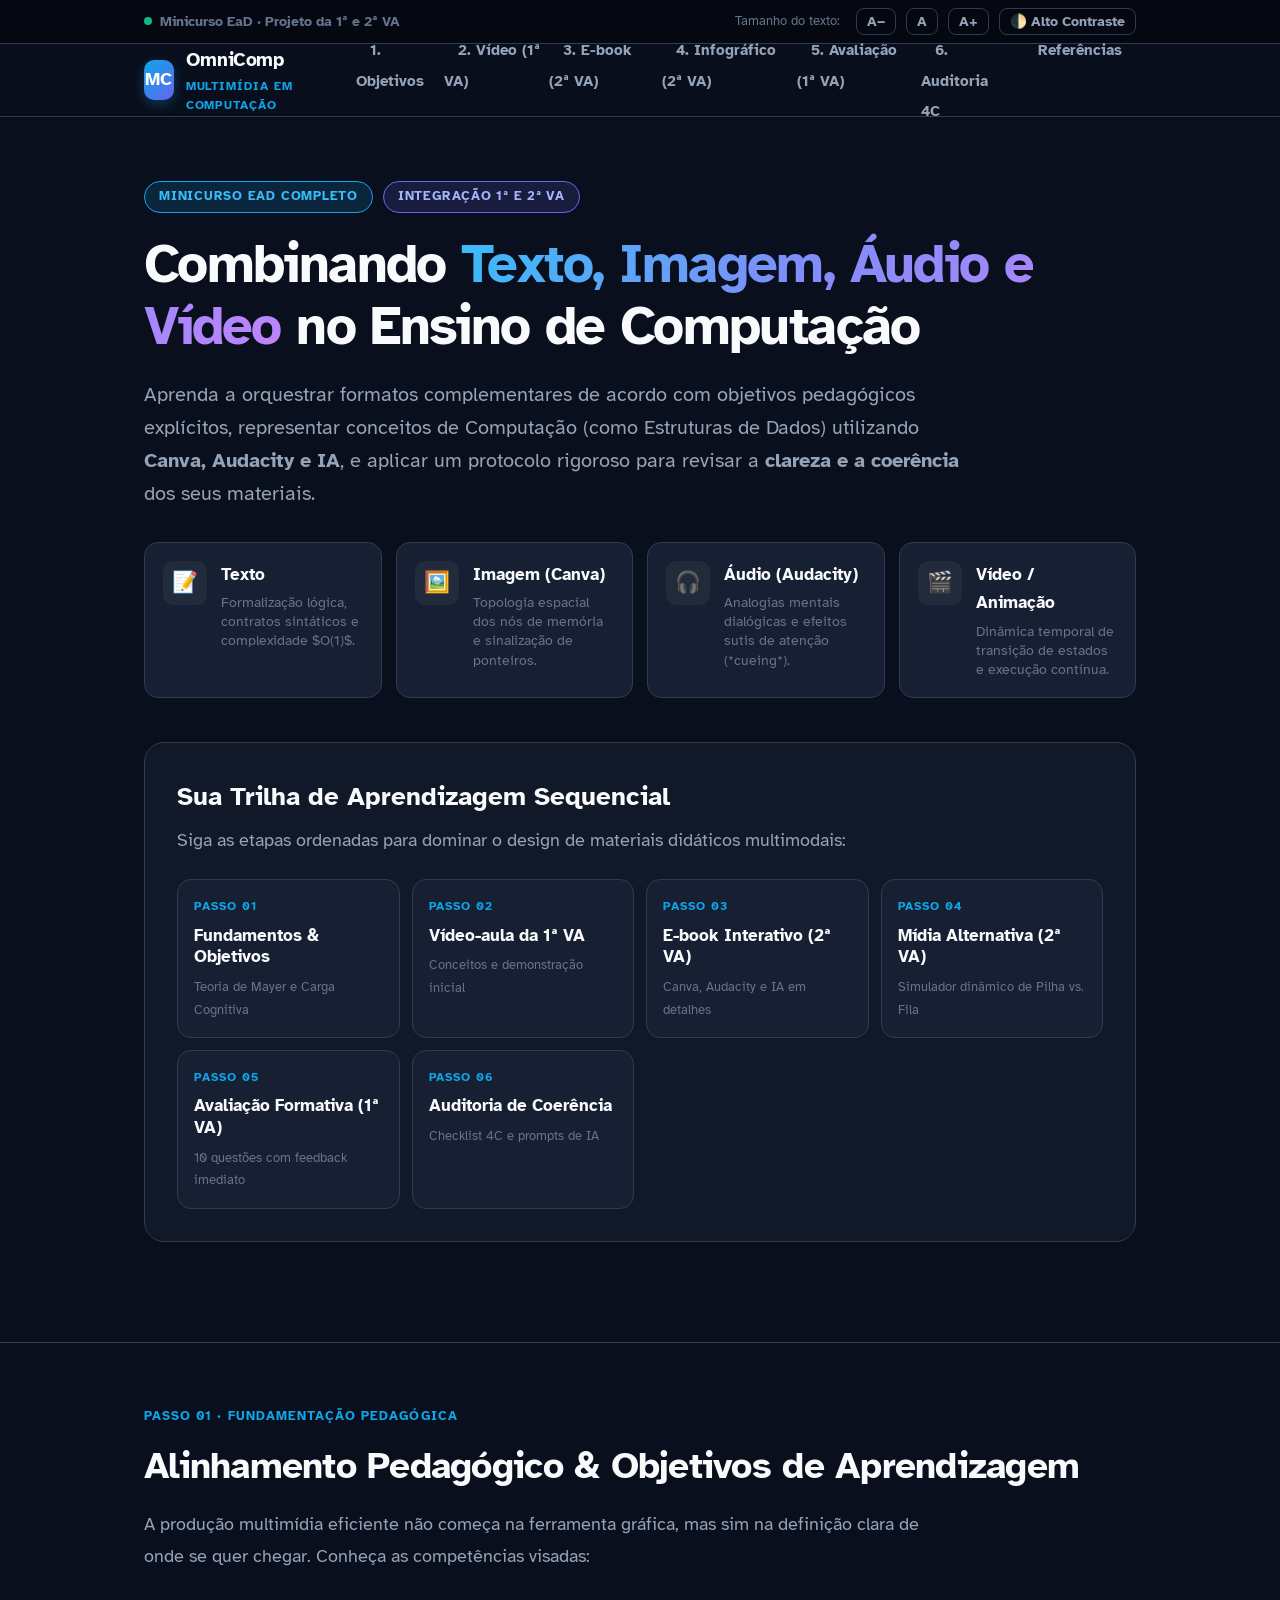
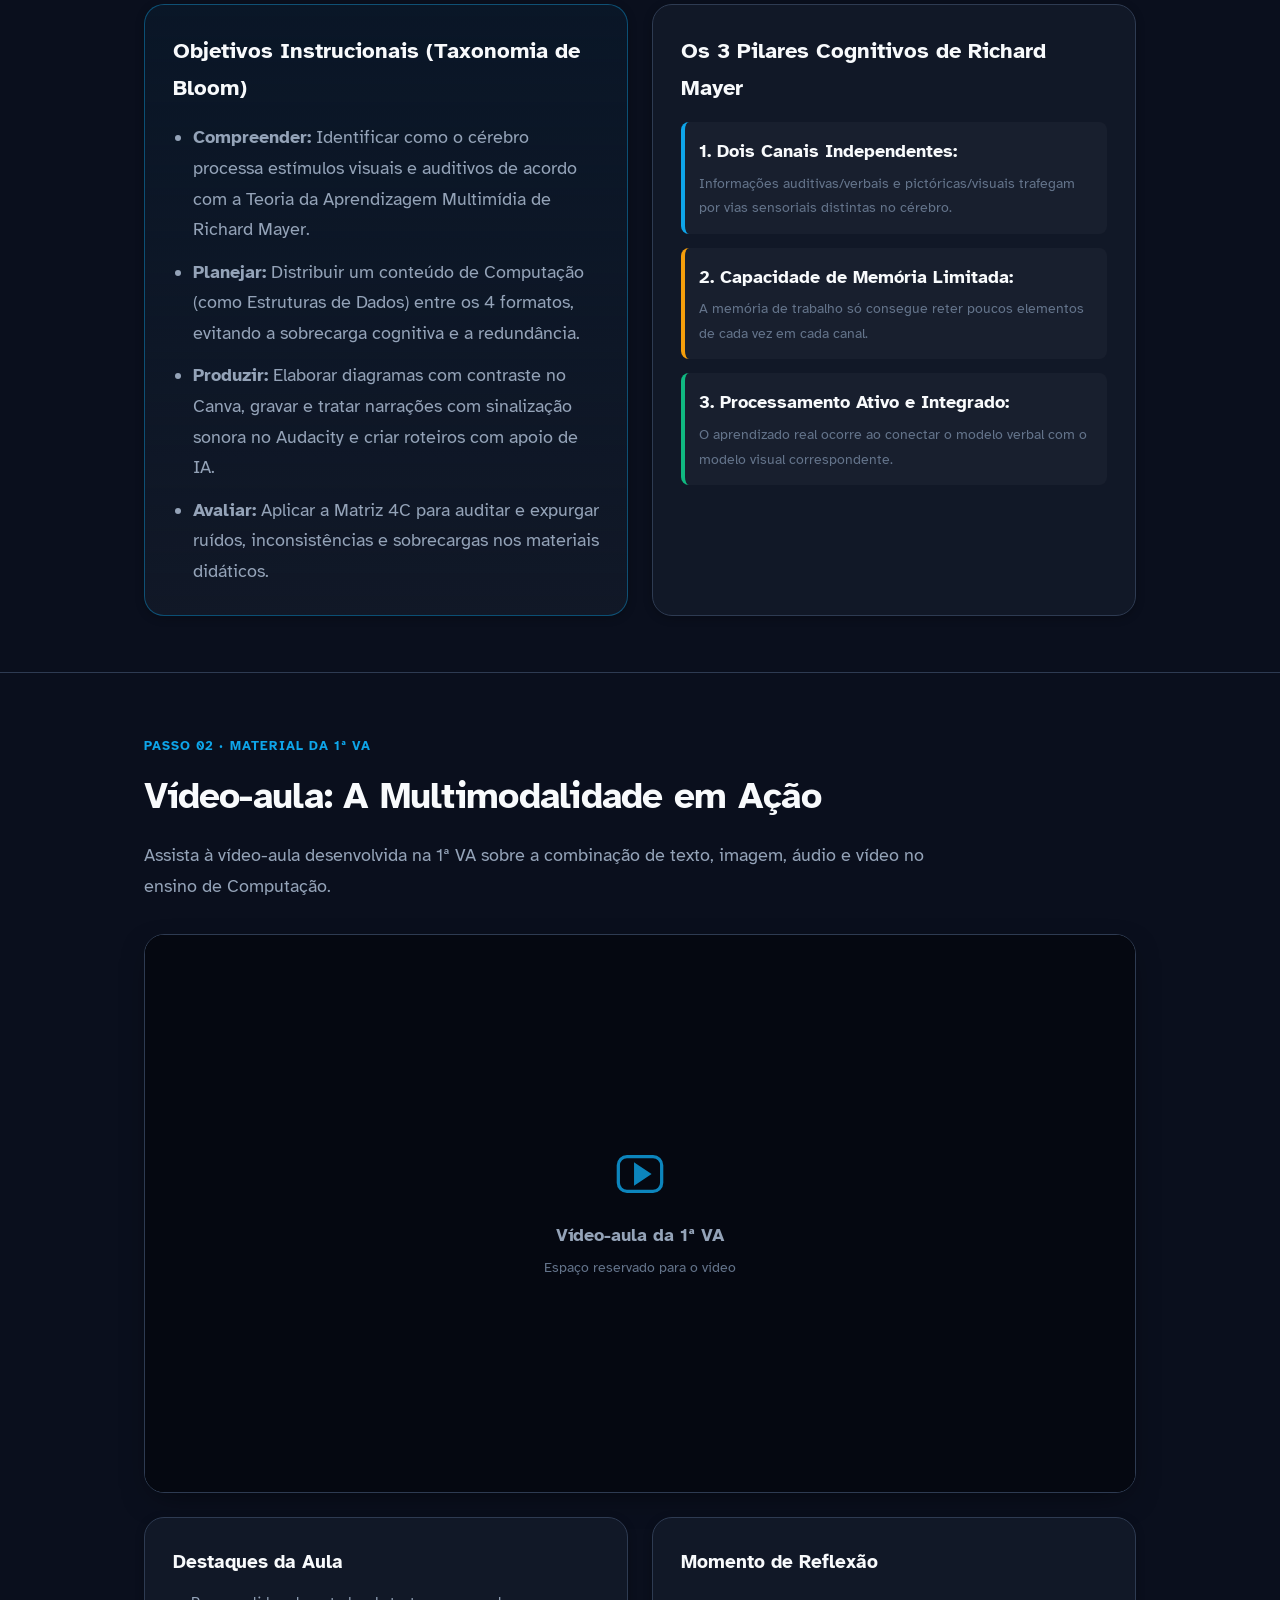
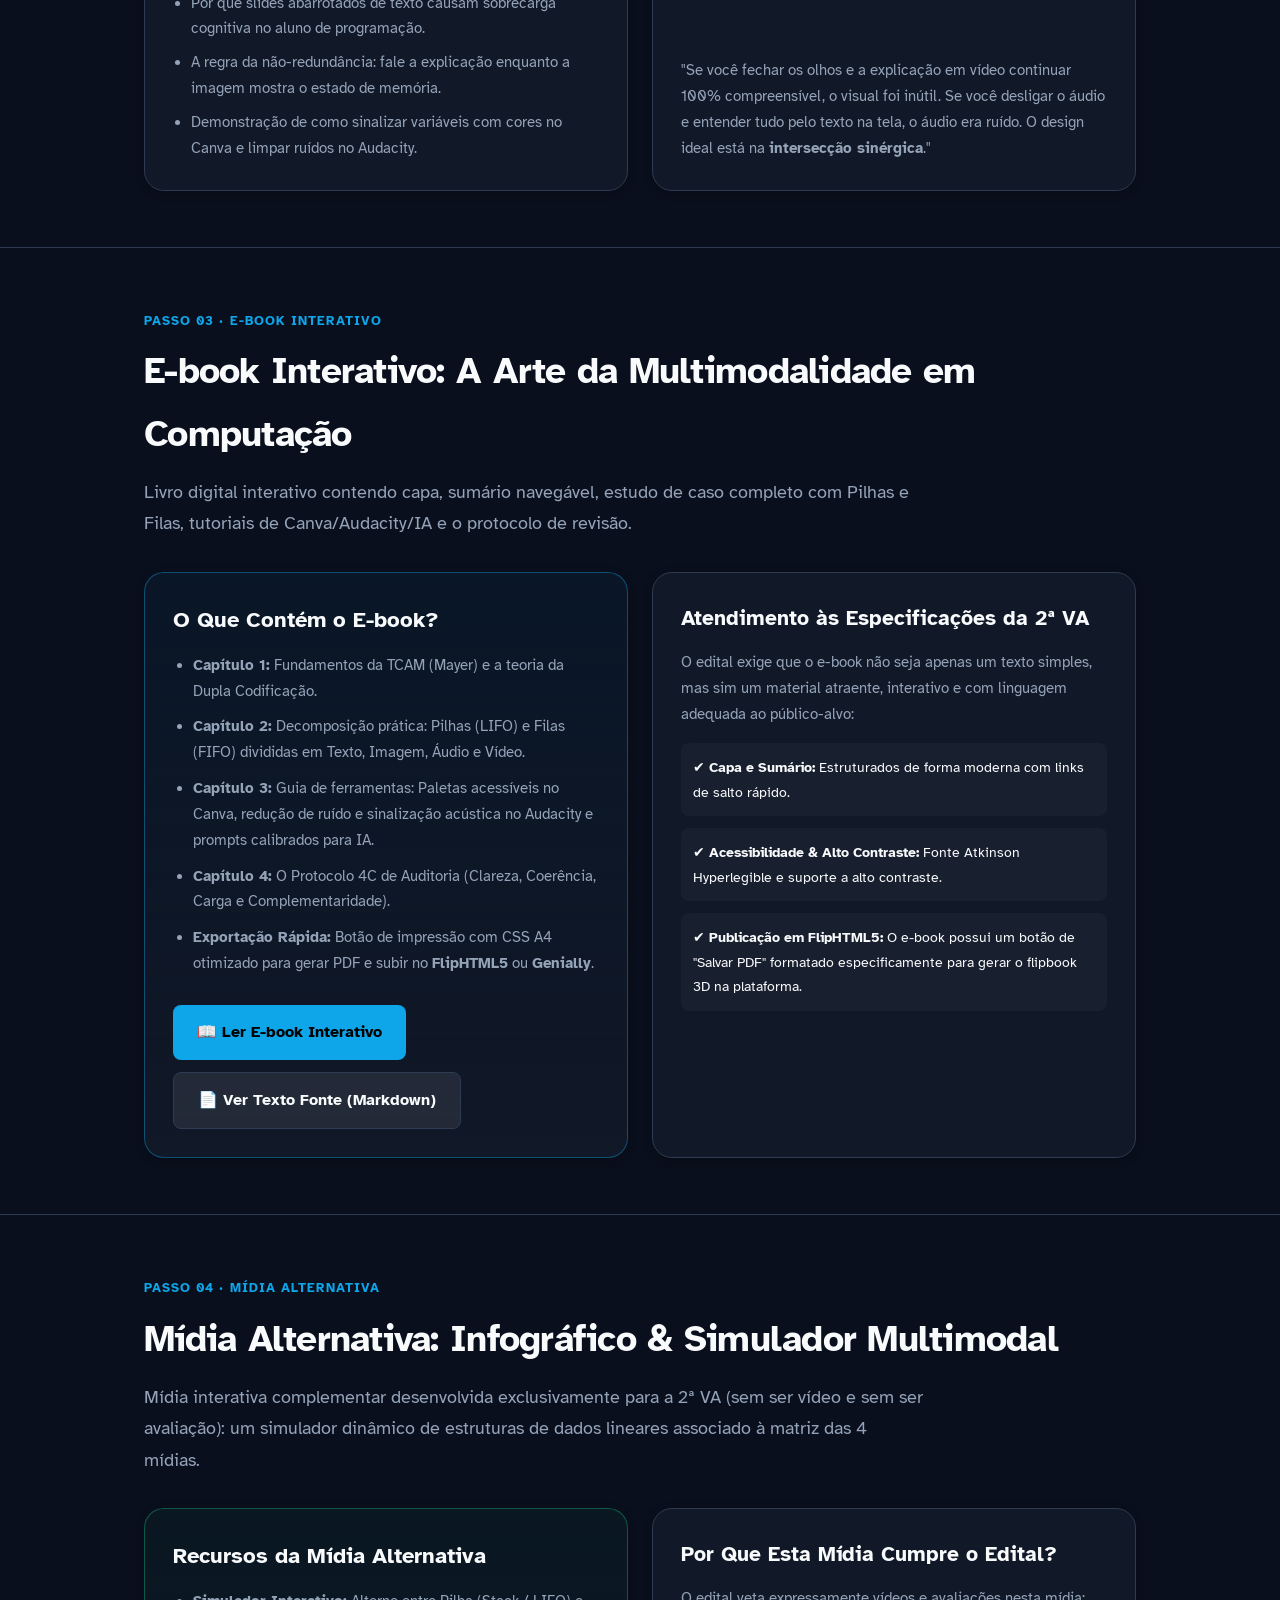
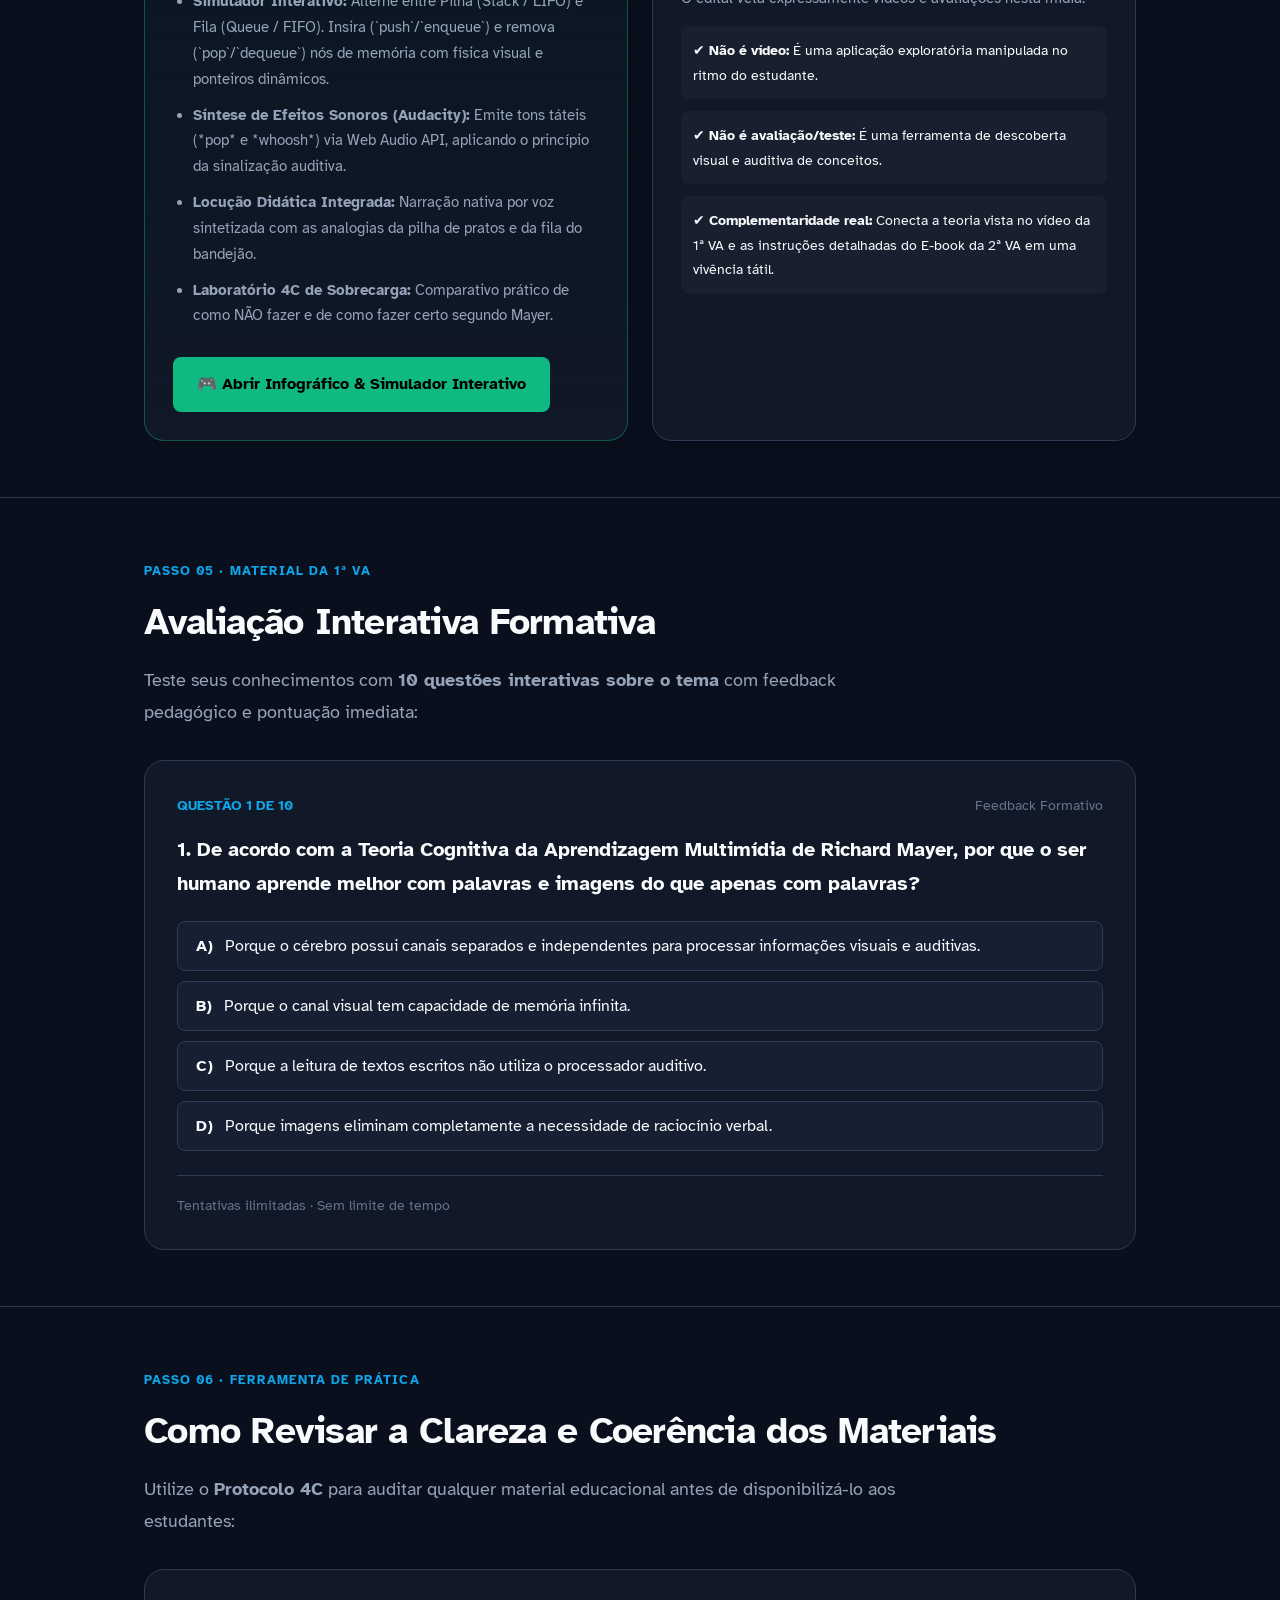
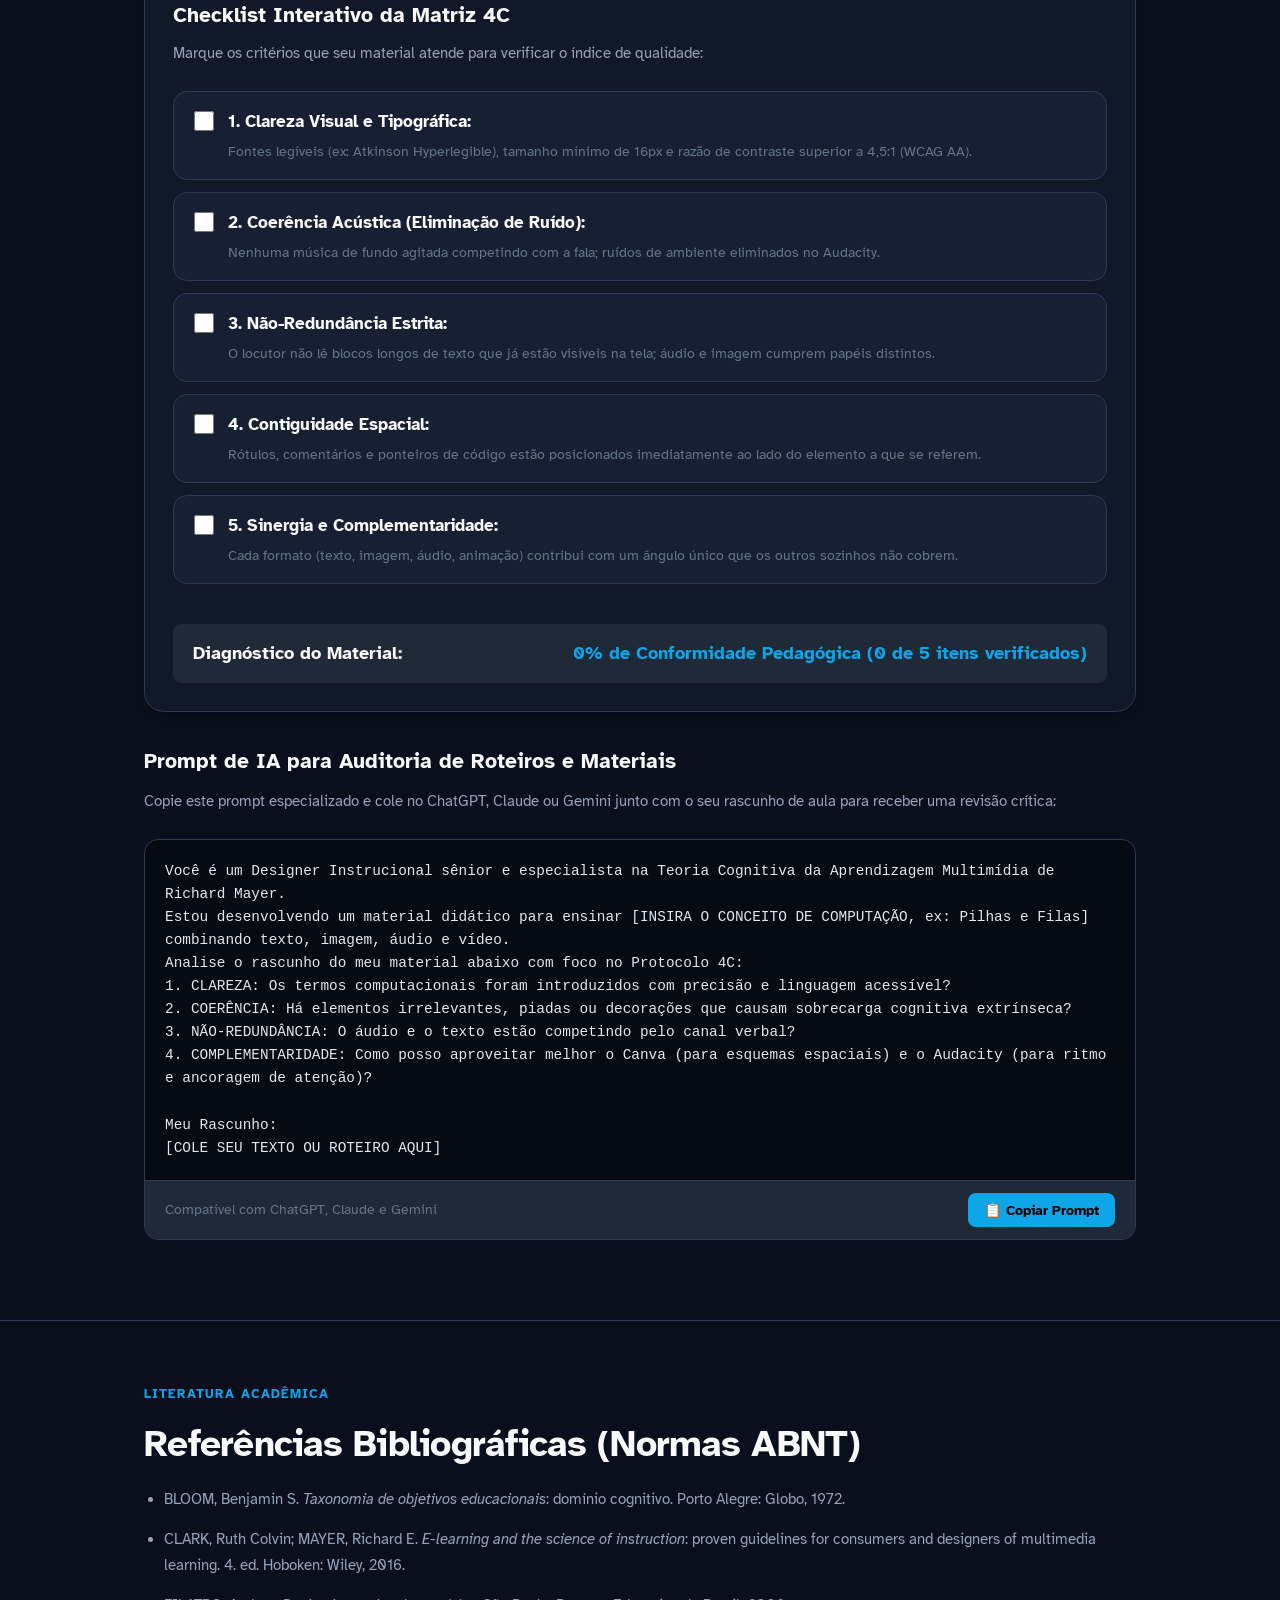
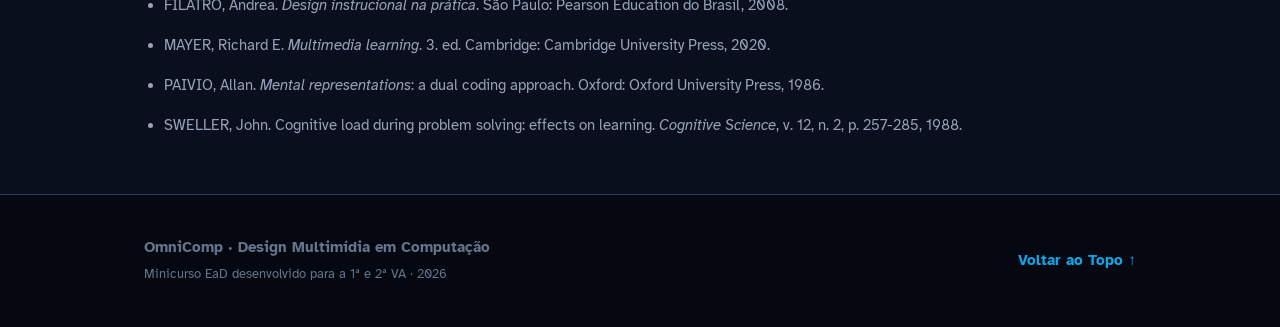
==== commit 9c37707b: "fix: remove video placeholder meme, config bar, and item badges" ====
--- a/index.html
+++ b/index.html
@@ -208,23 +208,10 @@
 
         <!-- Player de Vídeo com Carregador Dinâmico -->
         <div class="video-player-container">
-          <div class="video-wrapper">
-            <iframe
-              id="video-player-frame"
-              src="https://www.youtube-nocookie.com/embed/dQw4w9WgXcQ"
-              title="Vídeo-aula sobre Design Multimídia em Computação"
-              allow="accelerometer; autoplay; clipboard-write; encrypted-media; gyroscope; picture-in-picture"
-              allowfullscreen></iframe>
-          </div>
-          <!-- Área para o aluno colar e carregar o link do seu próprio vídeo do YouTube -->
-          <div class="video-custom-config">
-            <div class="video-config-label">
-              <strong>🔗 Personalizar Vídeo da 1ª VA:</strong> Cole o link do seu vídeo do YouTube abaixo:
-            </div>
-            <div class="video-input-box">
-              <input type="text" id="input-video-url" placeholder="https://youtu.be/SEU_VIDEO_ID" aria-label="URL do vídeo do YouTube">
-              <button type="button" id="btn-atualizar-video">Carregar Vídeo</button>
-            </div>
+          <div class="video-placeholder">
+            <svg aria-hidden="true" viewBox="0 0 24 24" width="52" height="52" fill="none" stroke="currentColor" stroke-width="1.5"><rect x="2" y="4" width="20" height="16" rx="4"/><polygon points="10 8 16 12 10 16 10 8" fill="currentColor"/></svg>
+            <p style="margin: 12px 0 4px; font-weight: 700; font-size: 1.15rem;">Vídeo-aula da 1ª VA</p>
+            <p style="color: var(--text-muted); font-size: 0.9rem; margin: 0;">Espaço reservado para o vídeo</p>
           </div>
         </div>
 
@@ -247,10 +234,10 @@
       </div>
     </section>
 
-    <!-- ===== PASSO 3: E-BOOK INTERATIVO (2ª VA - ITEM 1) ===== -->
+    <!-- ===== PASSO 3: E-BOOK INTERATIVO ===== -->
     <section id="ebook" class="secao-bloco" aria-labelledby="titulo-passo-3">
       <div class="container">
-        <span class="secao-tag">Passo 03 · 2ª VA · Item 1 Obrigatório</span>
+        <span class="secao-tag">Passo 03 · E-book Interativo</span>
         <h2 class="secao-titulo" id="titulo-passo-3">E-book Interativo: A Arte da Multimodalidade em Computação</h2>
         <p class="secao-subtitulo">
           Livro digital interativo contendo capa, sumário navegável, estudo de caso completo com Pilhas e Filas, tutoriais de Canva/Audacity/IA e o protocolo de revisão.
@@ -259,7 +246,6 @@
         <div class="grid-2">
           <div class="card-omni card-omni--destaque">
             <div>
-              <span class="tag-pill tag-pill--azul" style="margin-bottom: 12px;">Item 1 Concluído</span>
               <h3 style="font-size: 1.4rem; margin-bottom: 14px;">O Que Contém o E-book?</h3>
               <ul style="padding-left: 20px; color: var(--text-secondary); display: grid; gap: 10px; font-size: 0.95rem;">
                 <li><strong>Capítulo 1:</strong> Fundamentos da TCAM (Mayer) e a teoria da Dupla Codificação.</li>
@@ -303,10 +289,10 @@
       </div>
     </section>
 
-    <!-- ===== PASSO 4: MÍDIA ALTERNATIVA (2ª VA - ITEM 2) ===== -->
+    <!-- ===== PASSO 4: MÍDIA ALTERNATIVA ===== -->
     <section id="midia-alternativa" class="secao-bloco" aria-labelledby="titulo-passo-4">
       <div class="container">
-        <span class="secao-tag">Passo 04 · 2ª VA · Item 2 Obrigatório</span>
+        <span class="secao-tag">Passo 04 · Mídia Alternativa</span>
         <h2 class="secao-titulo" id="titulo-passo-4">Mídia Alternativa: Infográfico & Simulador Multimodal</h2>
         <p class="secao-subtitulo">
           Mídia interativa complementar desenvolvida exclusivamente para a 2ª VA (sem ser vídeo e sem ser avaliação): um simulador dinâmico de estruturas de dados lineares associado à matriz das 4 mídias.
@@ -315,7 +301,6 @@
         <div class="grid-2">
           <div class="card-omni card-omni--emerald">
             <div>
-              <span class="tag-pill" style="background: rgba(16, 185, 129, 0.15); border: 1px solid var(--accent-emerald); color: #34d399; margin-bottom: 12px;">Item 2 Concluído</span>
               <h3 style="font-size: 1.4rem; margin-bottom: 14px;">Recursos da Mídia Alternativa</h3>
               <ul style="padding-left: 20px; color: var(--text-secondary); display: grid; gap: 10px; font-size: 0.95rem;">
                 <li><strong>Simulador Interativo:</strong> Alterne entre Pilha (Stack / LIFO) e Fila (Queue / FIFO). Insira (`push`/`enqueue`) e remova (`pop`/`dequeue`) nós de memória com física visual e ponteiros dinâmicos.</li>
@@ -336,7 +321,7 @@
             <div>
               <h3 style="font-size: 1.3rem; margin-bottom: 14px;">Por Que Esta Mídia Cumpre o Edital?</h3>
               <p style="color: var(--text-secondary); font-size: 0.95rem;">
-                O edital veta expressamente vídeos e avaliações no Item 2:
+                O edital veta expressamente vídeos e avaliações nesta mídia:
               </p>
               <div style="display: grid; gap: 12px; font-size: 0.9rem; margin-top: 14px;">
                 <div style="background: rgba(255,255,255,0.03); padding: 12px; border-radius: 8px;">
--- a/style.css
+++ b/style.css
@@ -424,7 +424,6 @@
   background: linear-gradient(180deg, rgba(16, 185, 129, 0.05) 0%, var(--bg-surface) 100%);
 }
 
-/* Componente do Player de Vídeo Original */
 .video-player-container {
   background: #000;
   border: 1px solid var(--border-color);
@@ -433,56 +432,22 @@
   box-shadow: var(--shadow-md);
   margin-bottom: 24px;
 }
-.video-wrapper {
-  position: relative;
+.video-placeholder {
   aspect-ratio: 16 / 9;
   width: 100%;
-}
-.video-wrapper iframe {
-  position: absolute;
-  inset: 0;
-  width: 100%;
-  height: 100%;
-  border: 0;
-}
-.video-custom-config {
-  padding: 16px 20px;
-  background: var(--bg-surface-elevated);
-  border-top: 1px solid var(--border-color);
-  display: flex;
-  align-items: center;
-  justify-content: space-between;
-  gap: 16px;
-  flex-wrap: wrap;
-}
-.video-config-label {
-  font-size: 0.9rem;
+  display: flex;
+  flex-direction: column;
+  align-items: center;
+  justify-content: center;
+  background: #050811;
   color: var(--text-secondary);
-}
-.video-input-box {
-  display: flex;
-  gap: 8px;
-  flex: 1;
-  max-width: 440px;
-}
-.video-input-box input {
-  flex: 1;
-  background: var(--bg-primary);
-  border: 1px solid var(--border-color);
-  border-radius: var(--radius-sm);
-  padding: 8px 12px;
-  color: var(--text-primary);
-  font-family: var(--font-mono);
-  font-size: 0.85rem;
-}
-.video-input-box button {
-  background: var(--brand-primary);
-  color: #000;
-  border: none;
-  font-weight: 700;
-  padding: 8px 14px;
-  border-radius: var(--radius-sm);
-  cursor: pointer;
+  text-align: center;
+  padding: 24px;
+}
+.video-placeholder svg {
+  color: var(--brand-primary);
+  opacity: 0.8;
+  margin-bottom: 8px;
 }
 
 /* Botões Modernos */
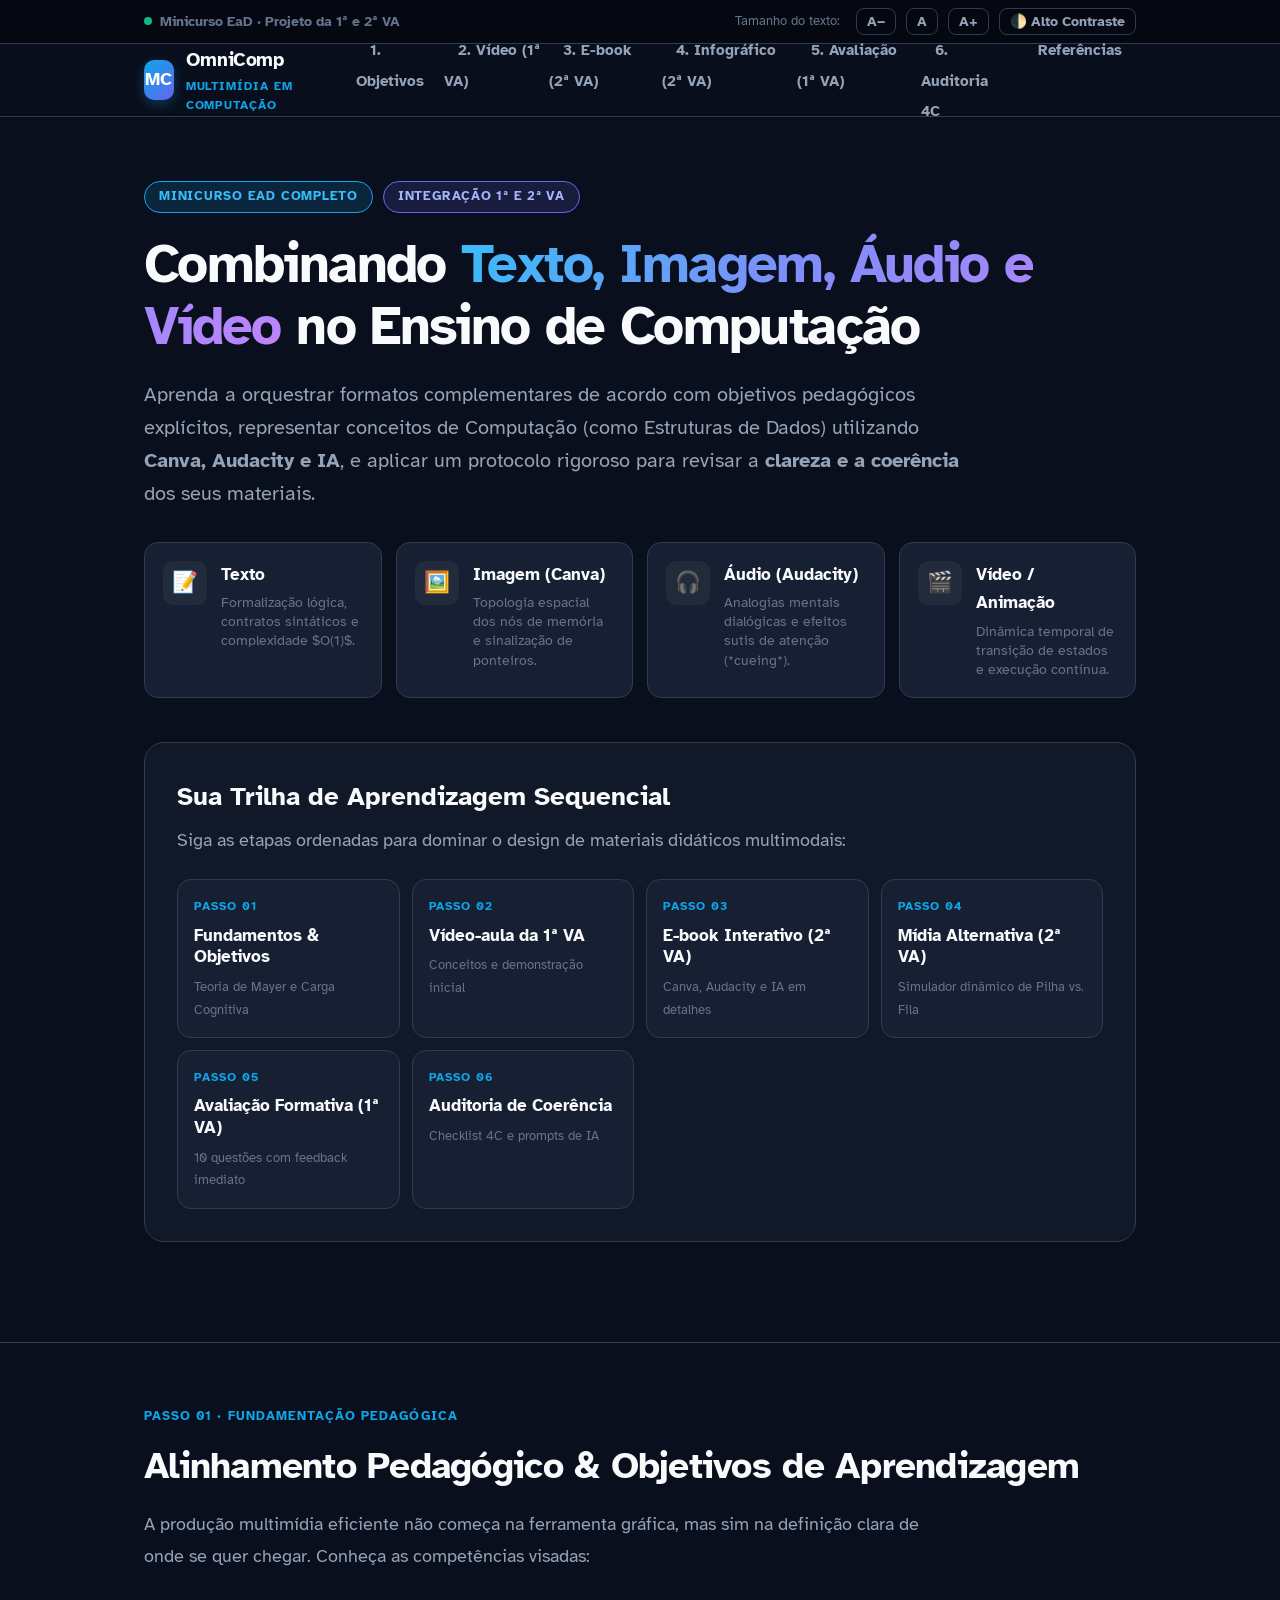
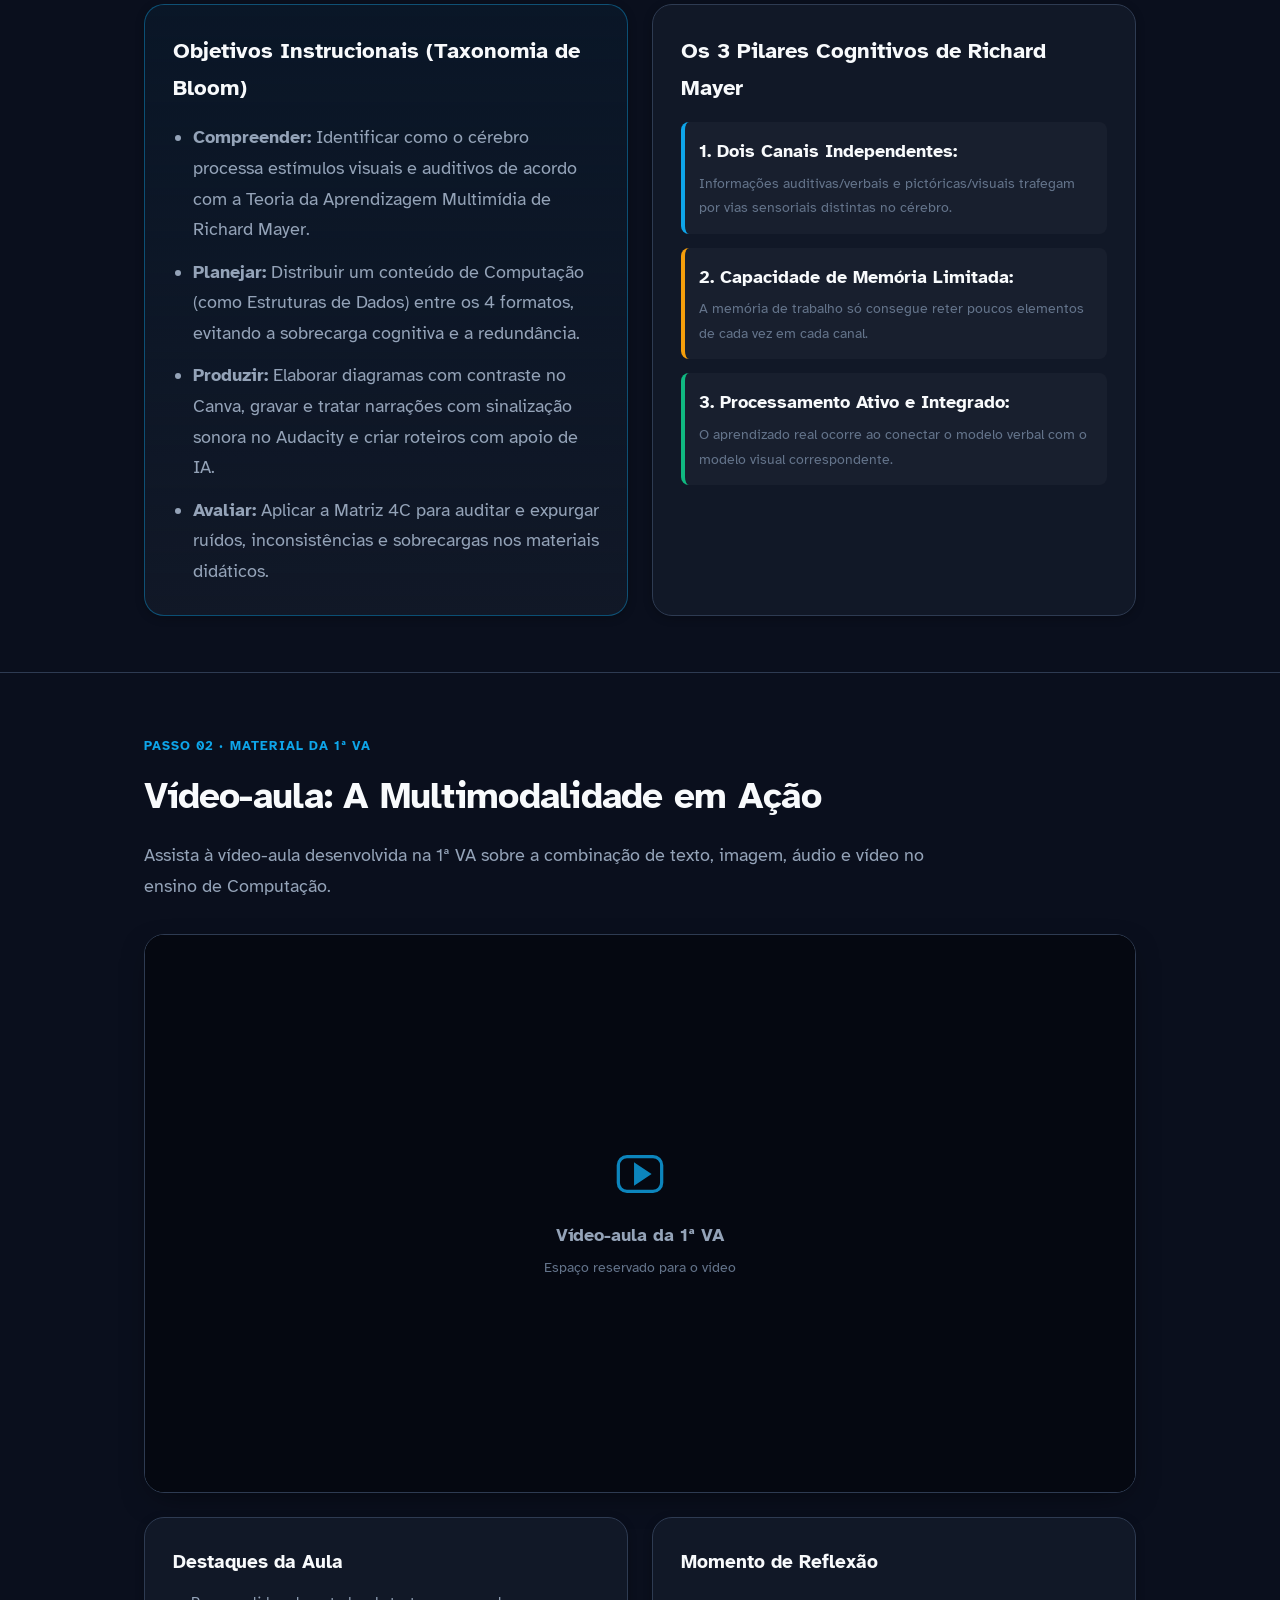
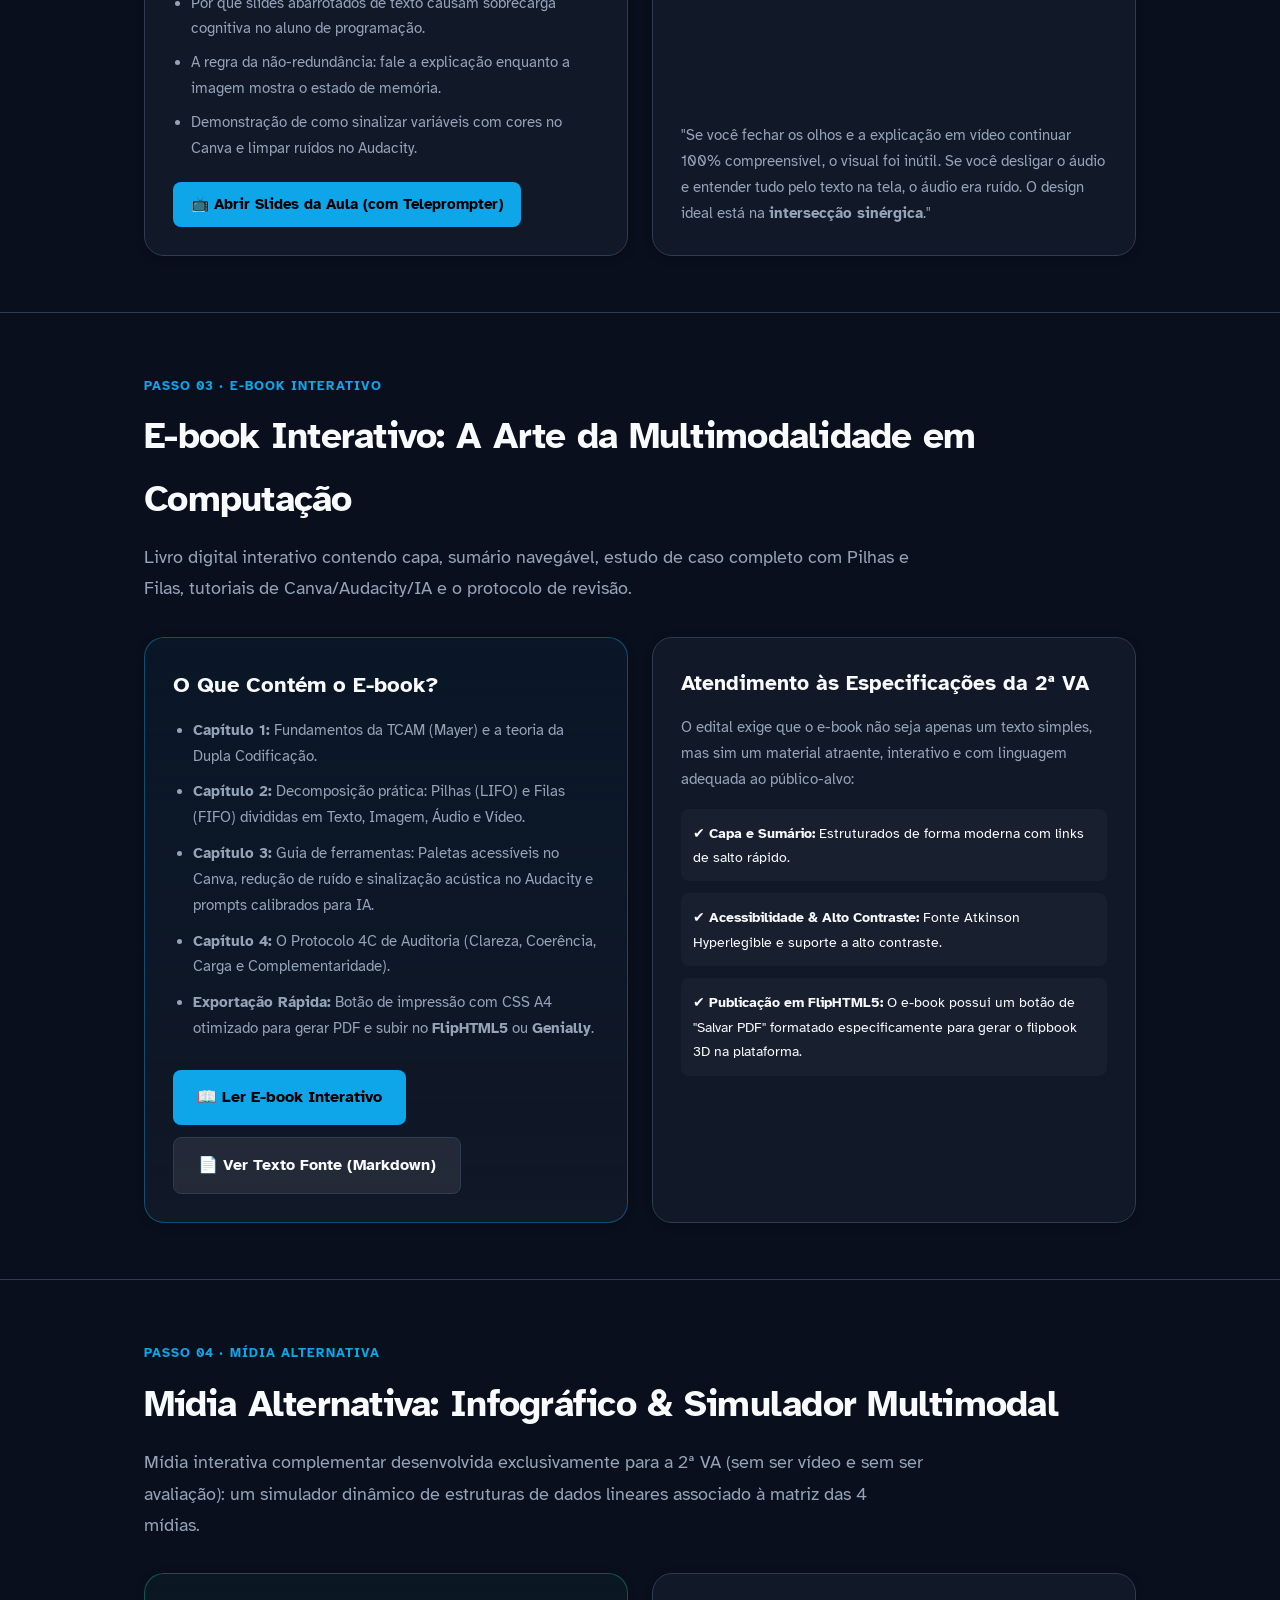
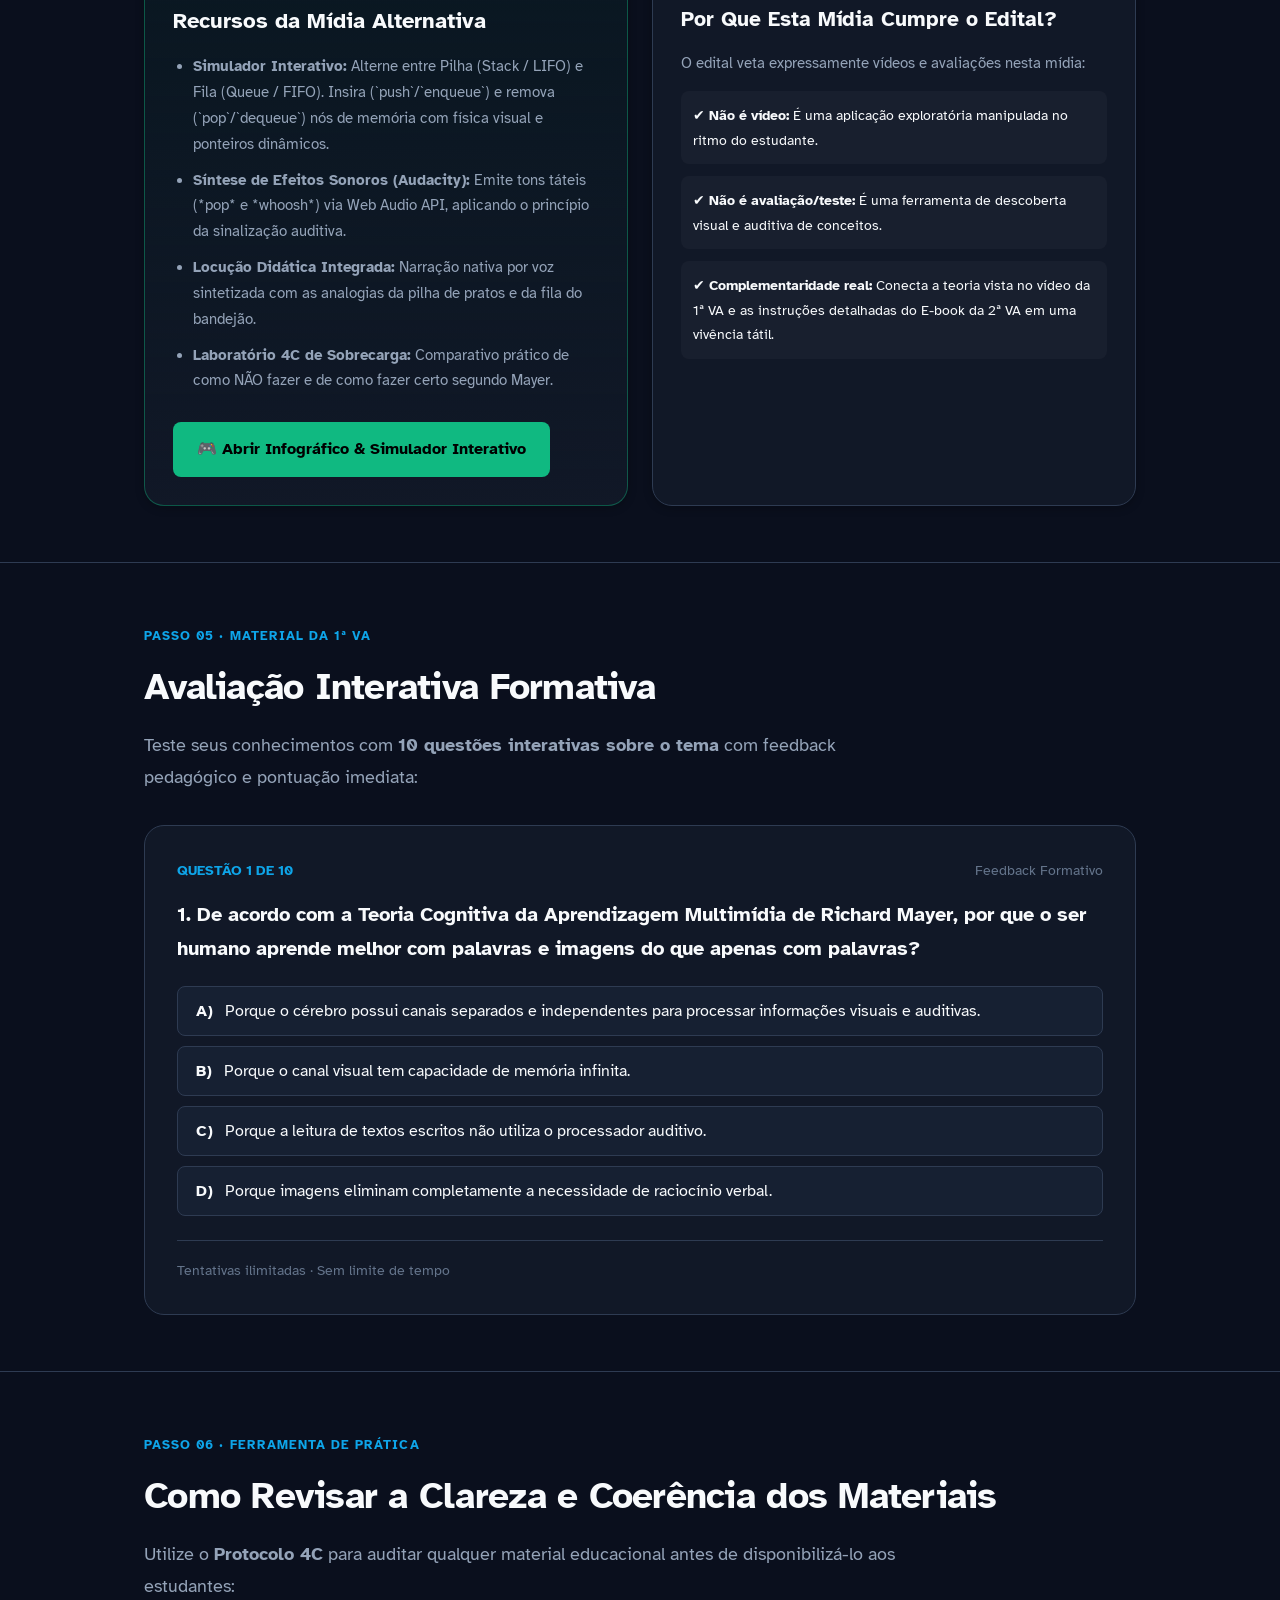
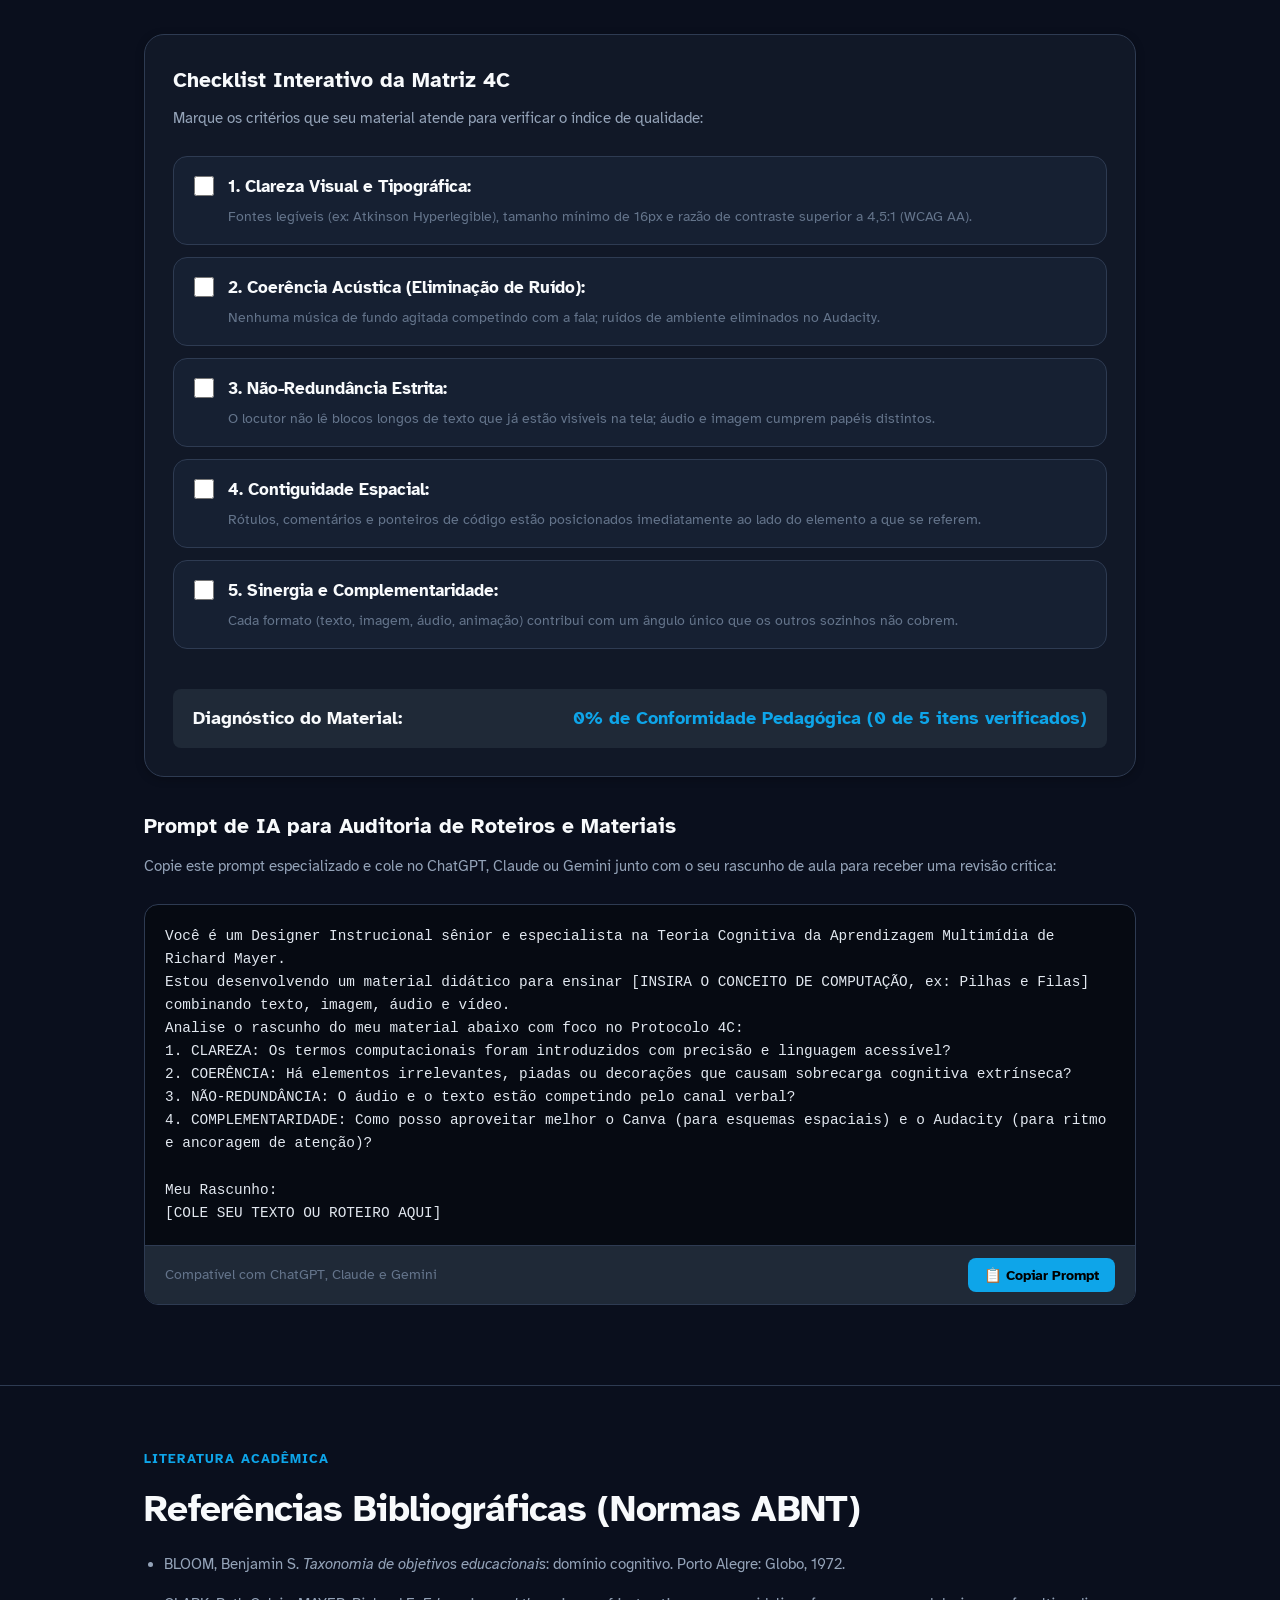
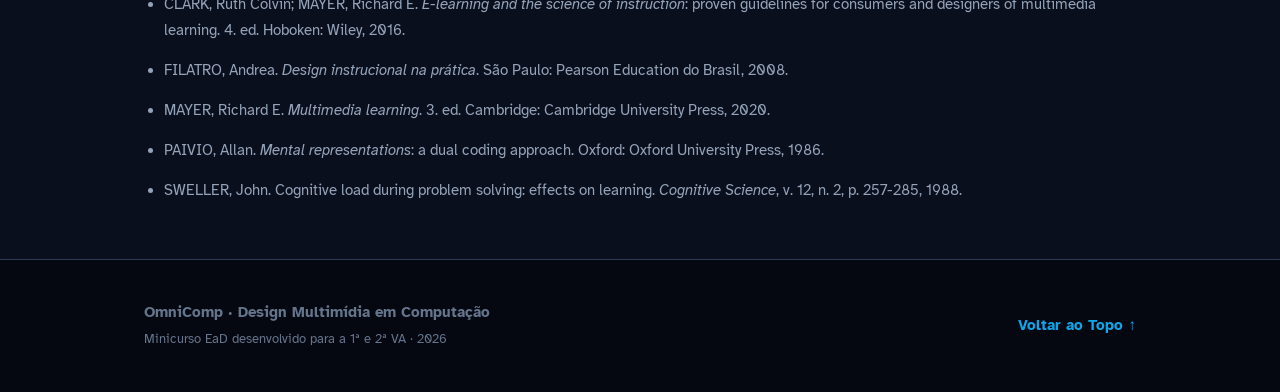
==== commit 51bac612: "feat: adiciona apresentacao de slides interativa e roteiro de gravacao de 30 minutos" ====
--- a/index.html
+++ b/index.html
@@ -223,6 +223,11 @@
               <li>A regra da não-redundância: fale a explicação enquanto a imagem mostra o estado de memória.</li>
               <li>Demonstração de como sinalizar variáveis com cores no Canva e limpar ruídos no Audacity.</li>
             </ul>
+            <div style="margin-top: 20px;">
+              <a href="slides.html" target="_blank" class="btn-omni btn-omni--primary" style="font-size: 0.92rem; padding: 10px 18px;">
+                📺 Abrir Slides da Aula (com Teleprompter)
+              </a>
+            </div>
           </div>
           <div class="card-omni">
             <h3 style="font-size: 1.2rem; margin-bottom: 12px;">Momento de Reflexão</h3>
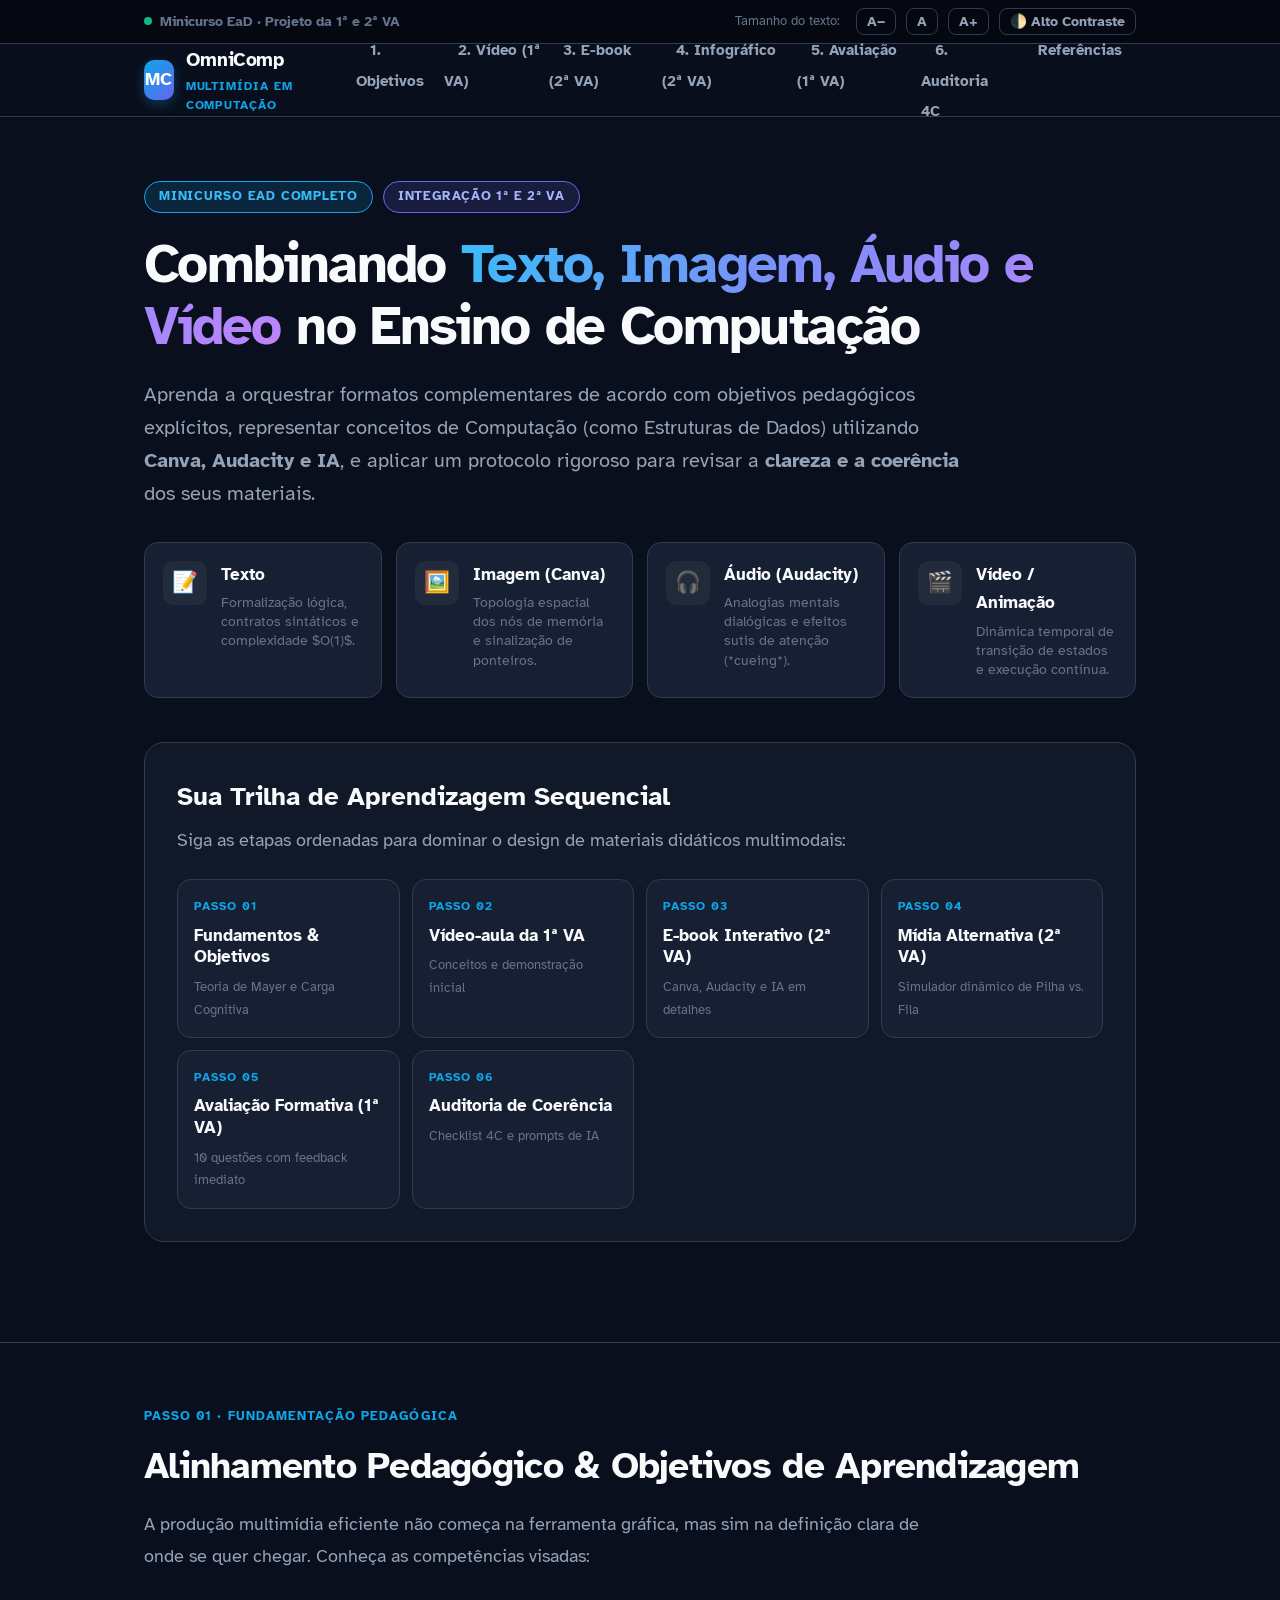
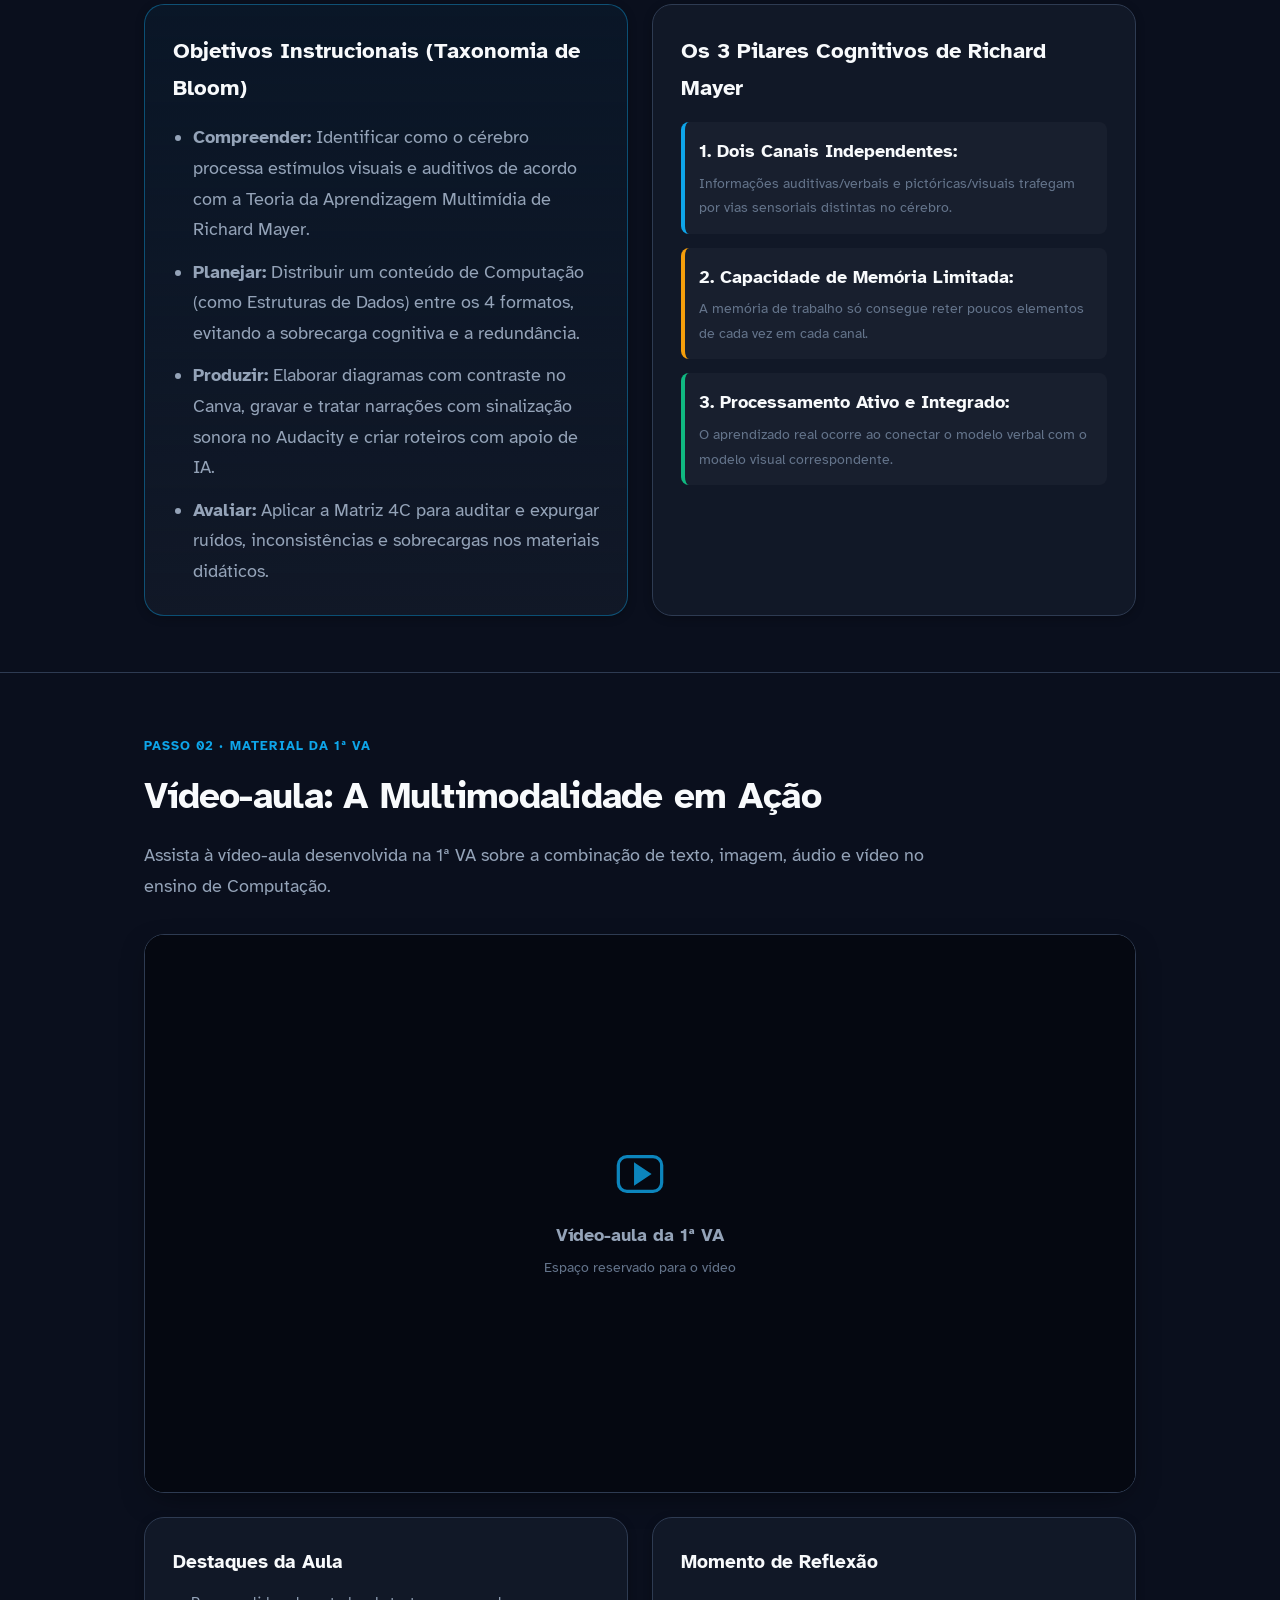
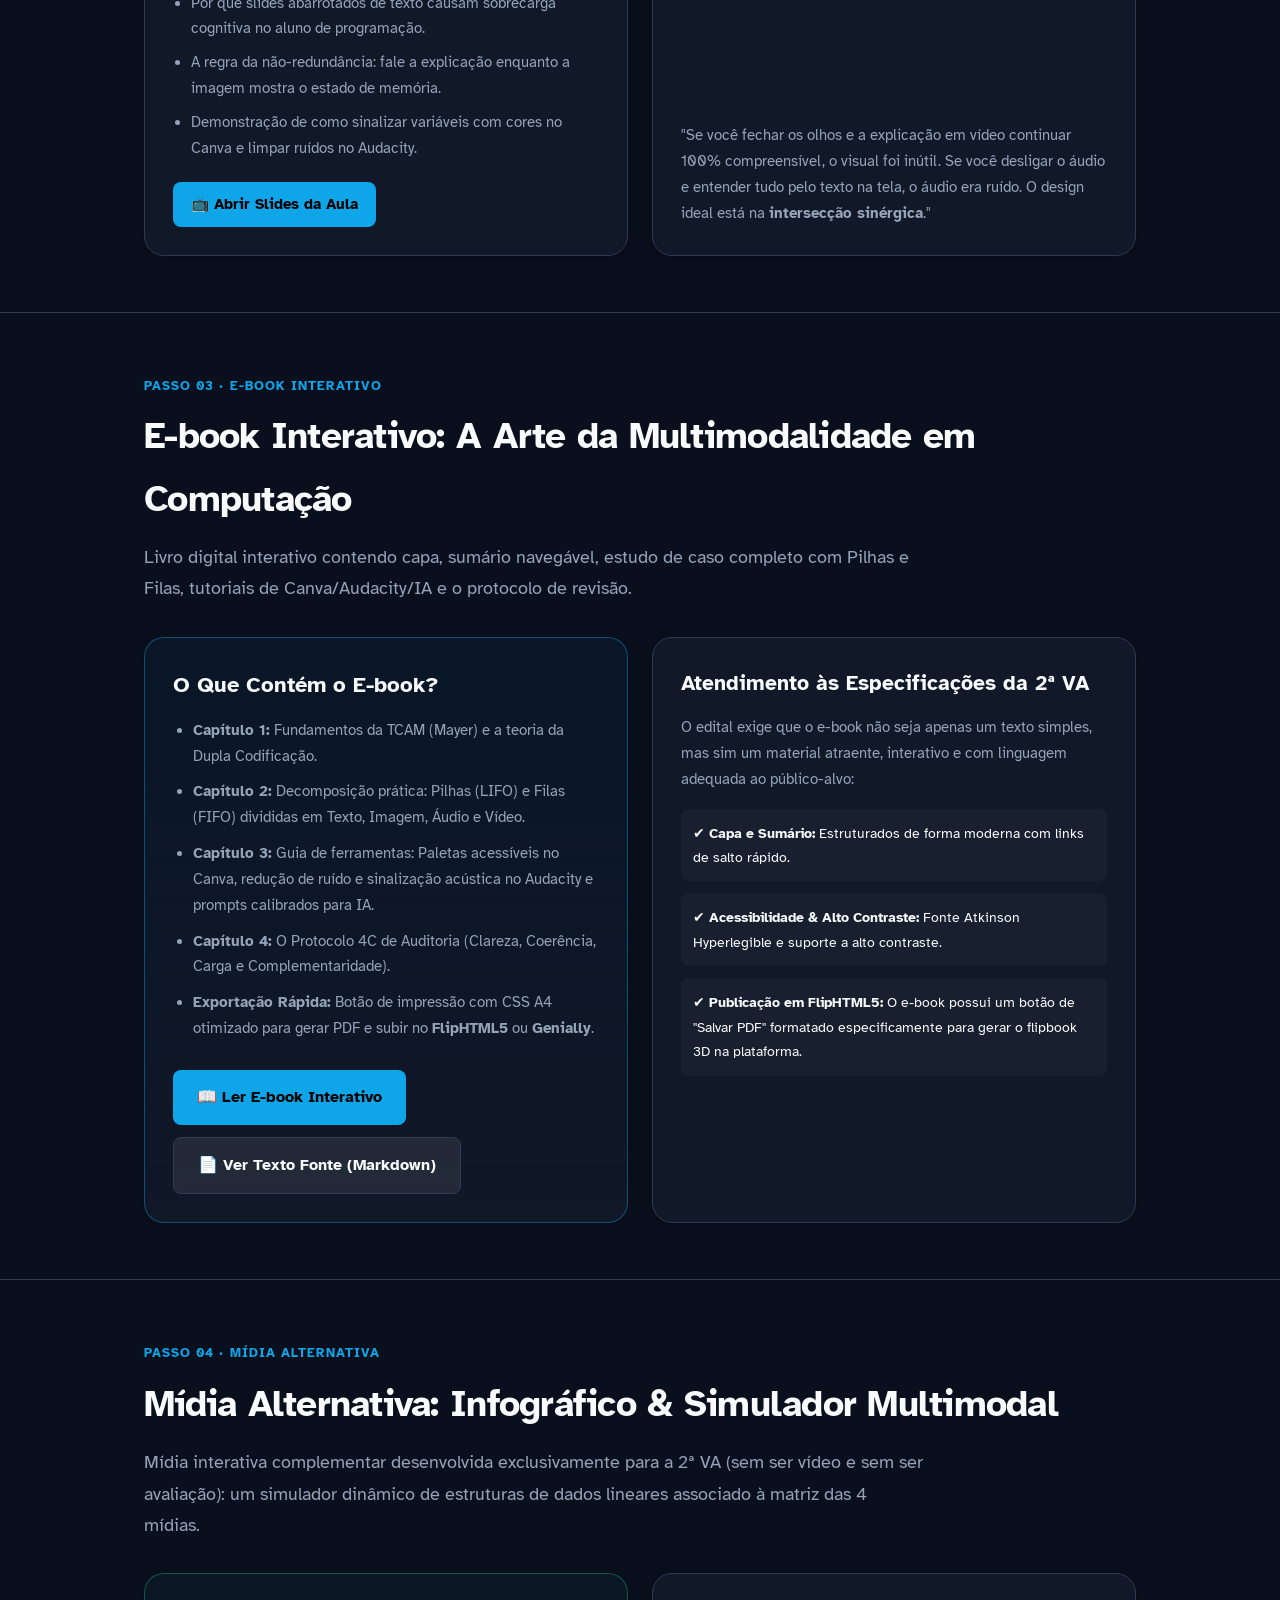
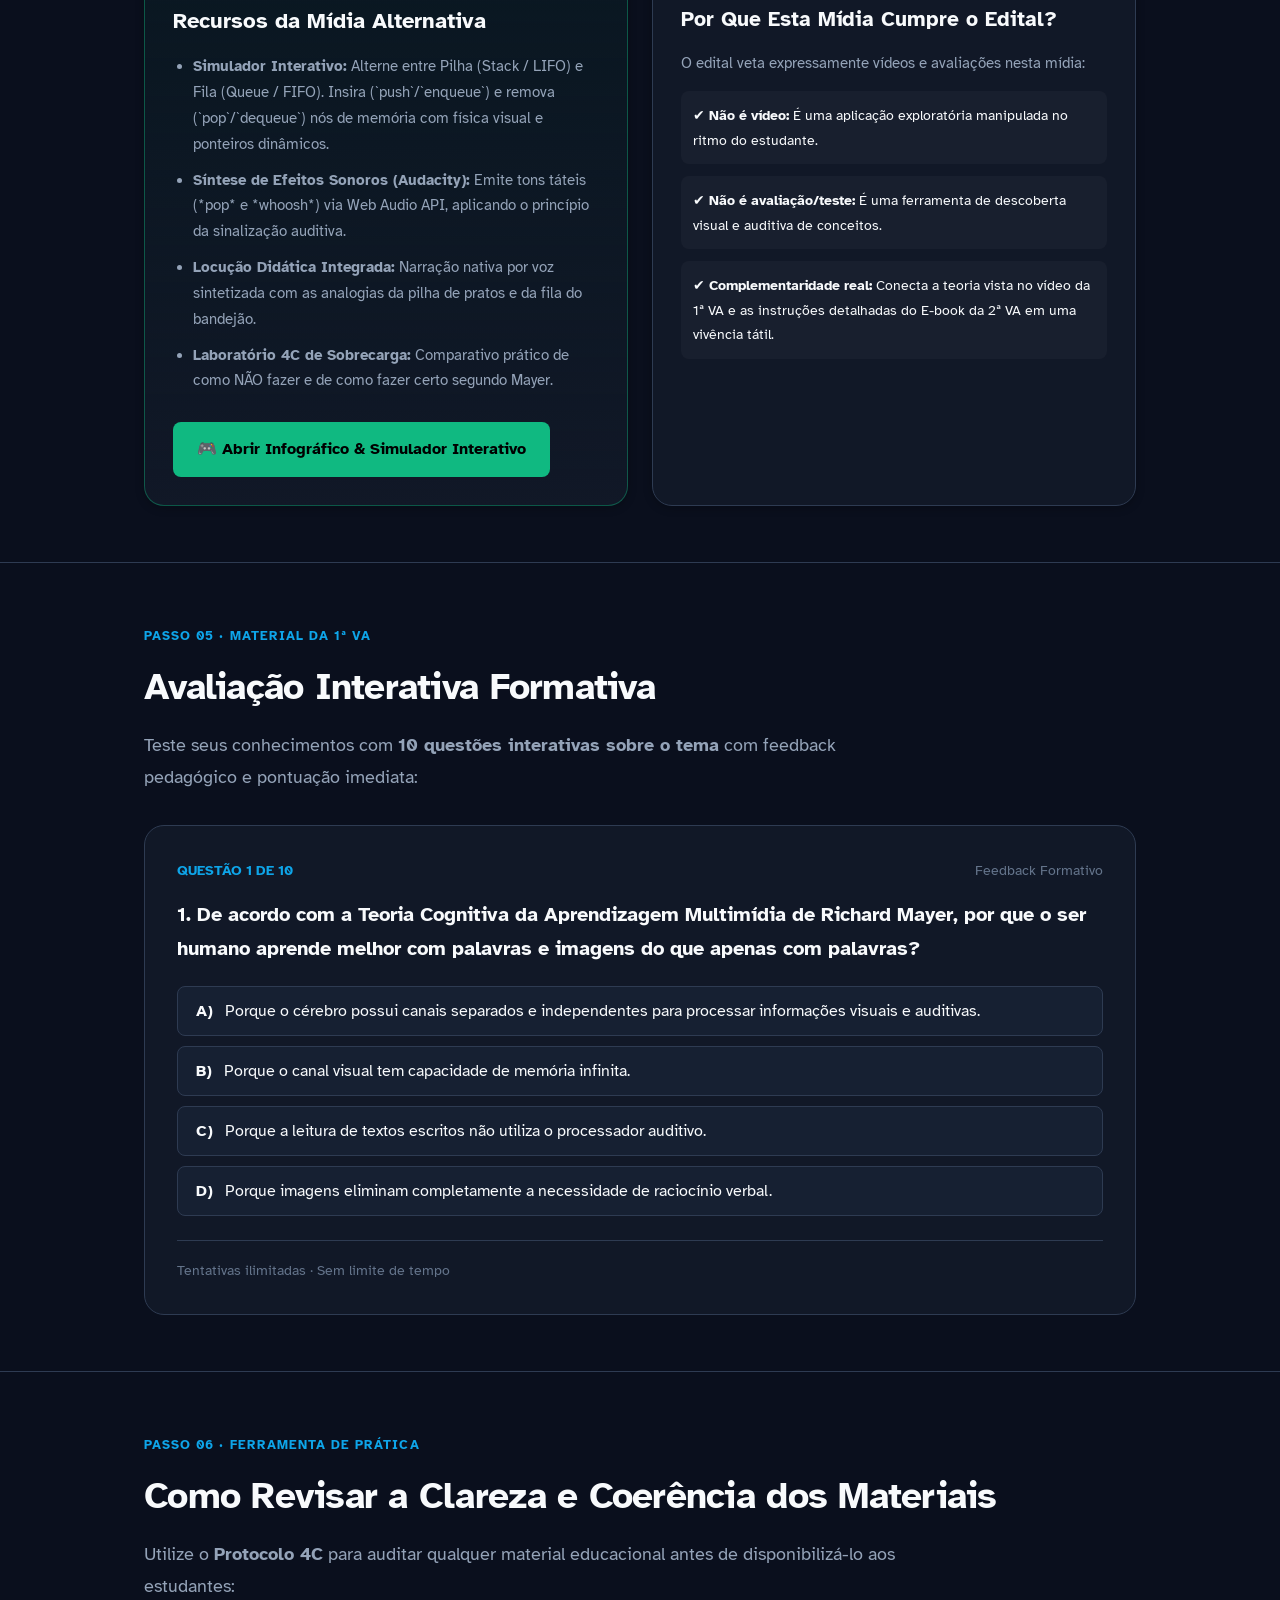
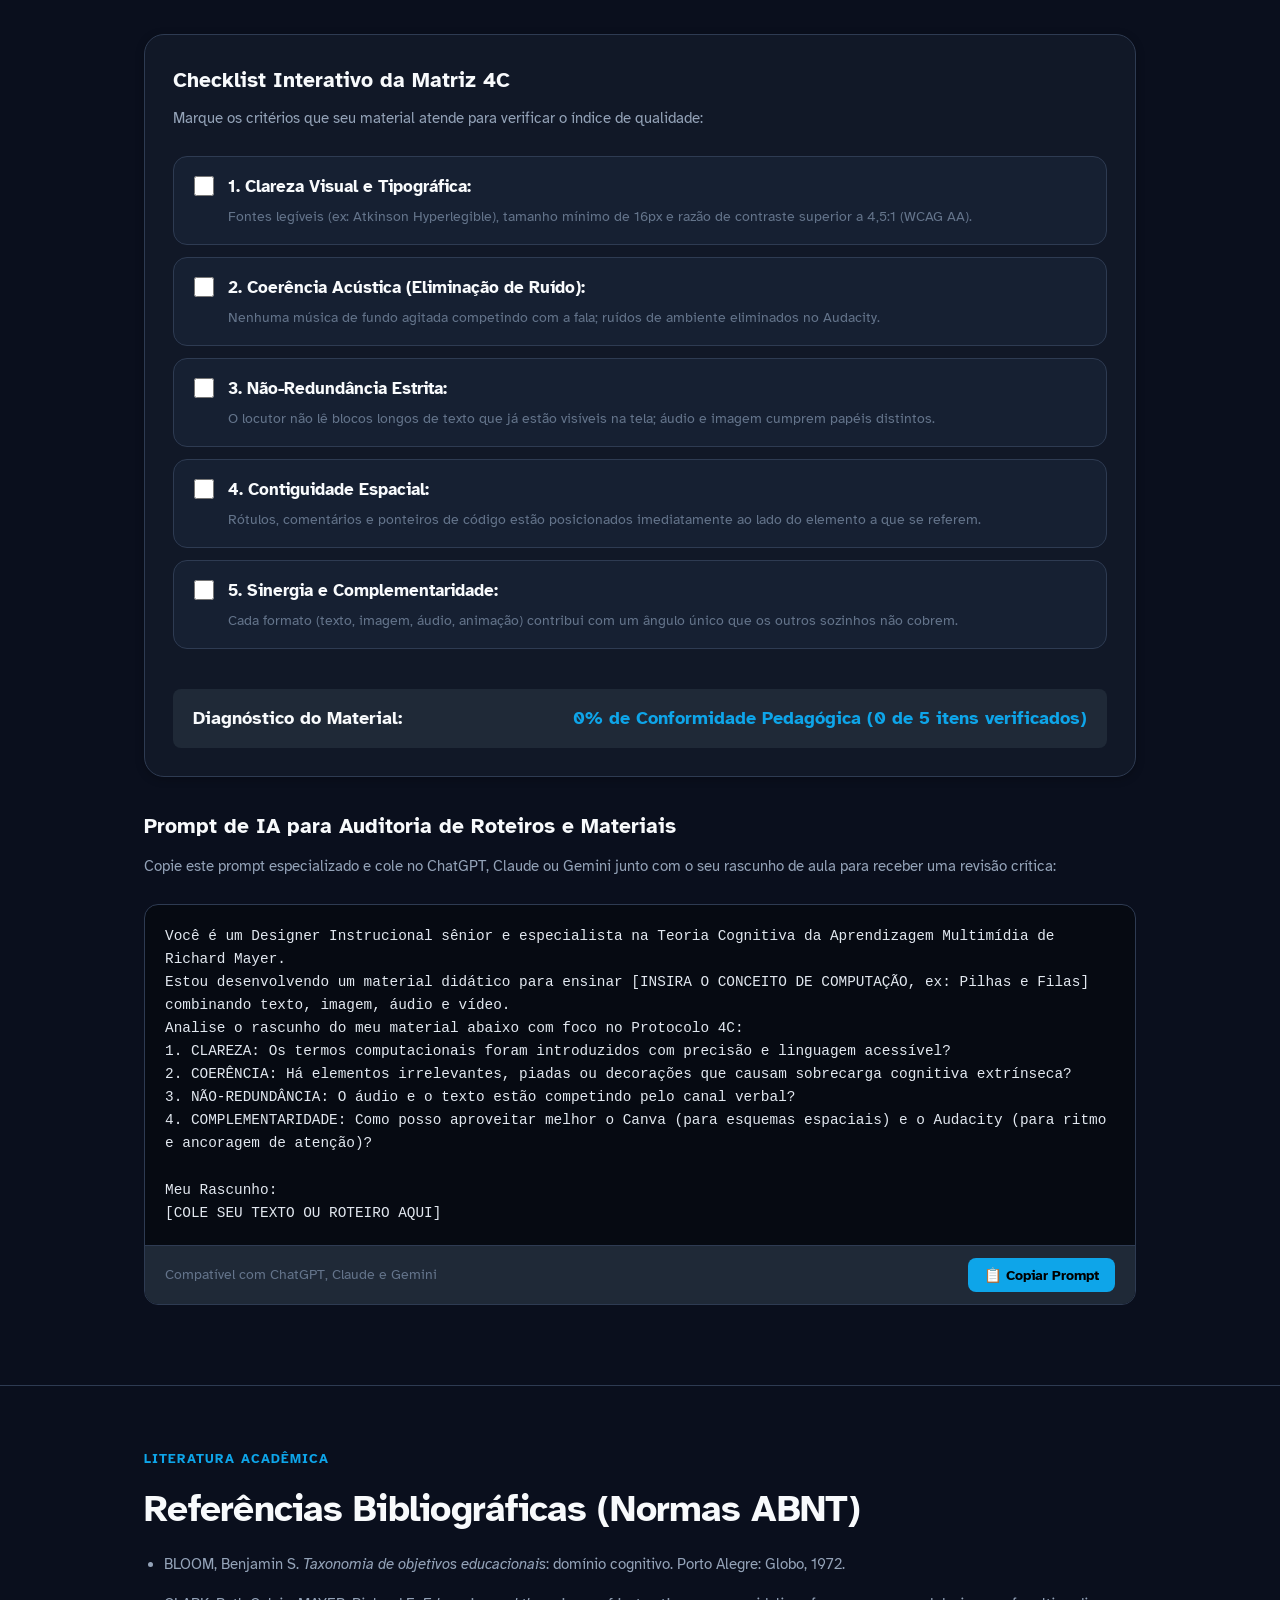
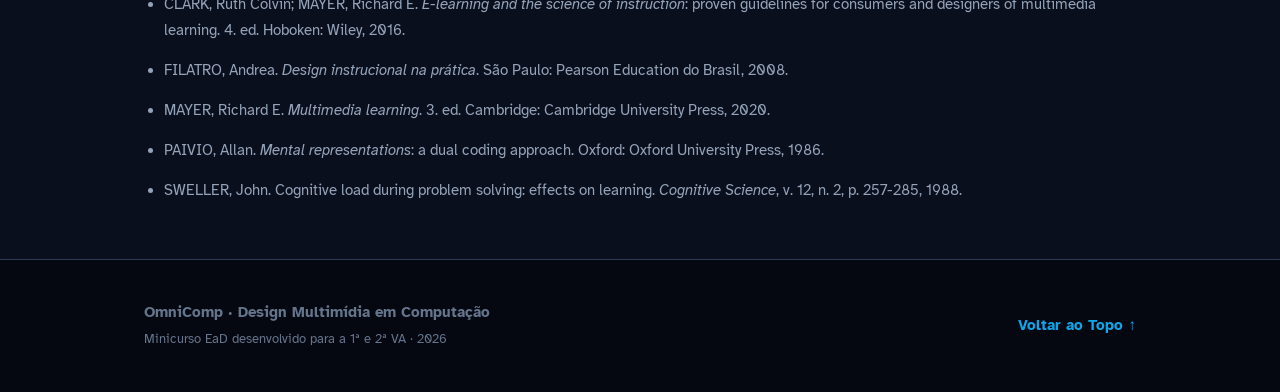
==== commit 36469069: "fix: remove botao Modo Roteiro de Fala da barra de slides" ====
--- a/index.html
+++ b/index.html
@@ -225,7 +225,7 @@
             </ul>
             <div style="margin-top: 20px;">
               <a href="slides.html" target="_blank" class="btn-omni btn-omni--primary" style="font-size: 0.92rem; padding: 10px 18px;">
-                📺 Abrir Slides da Aula (com Teleprompter)
+                📺 Abrir Slides da Aula 
               </a>
             </div>
           </div>
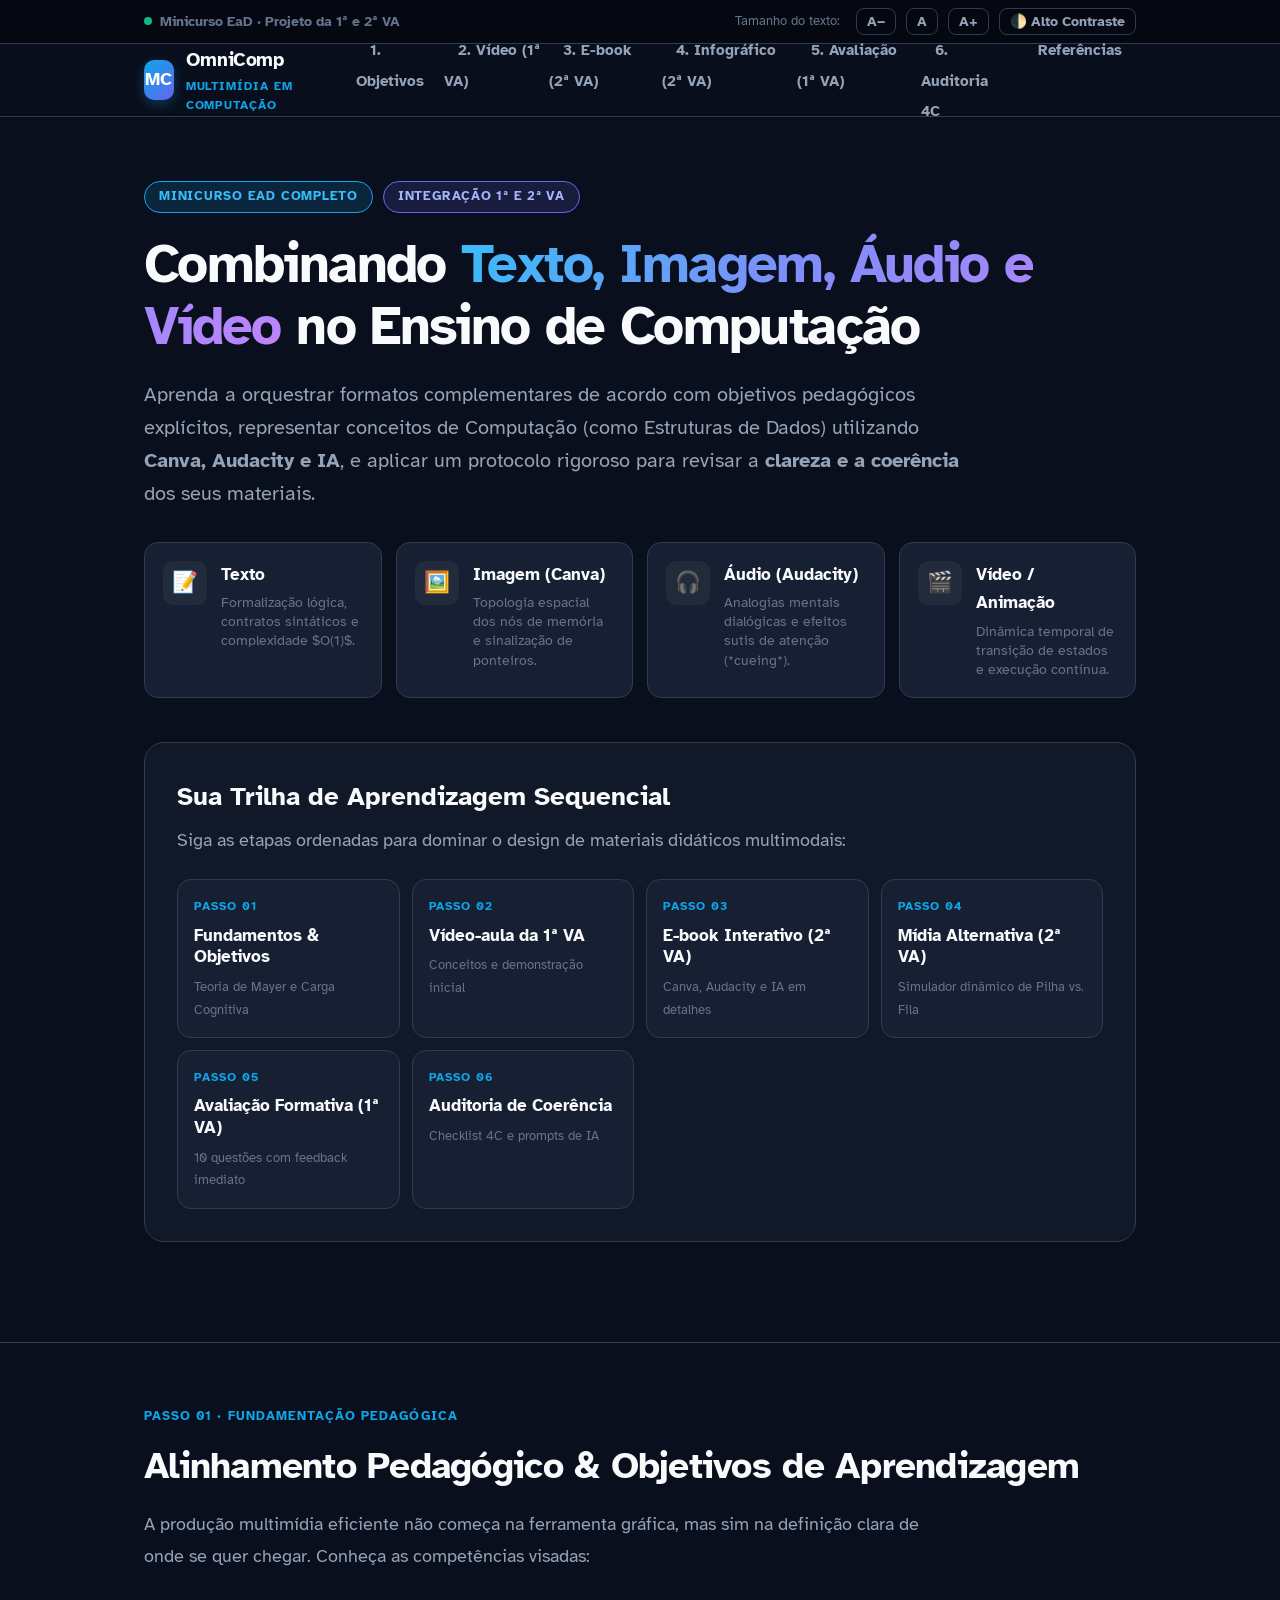
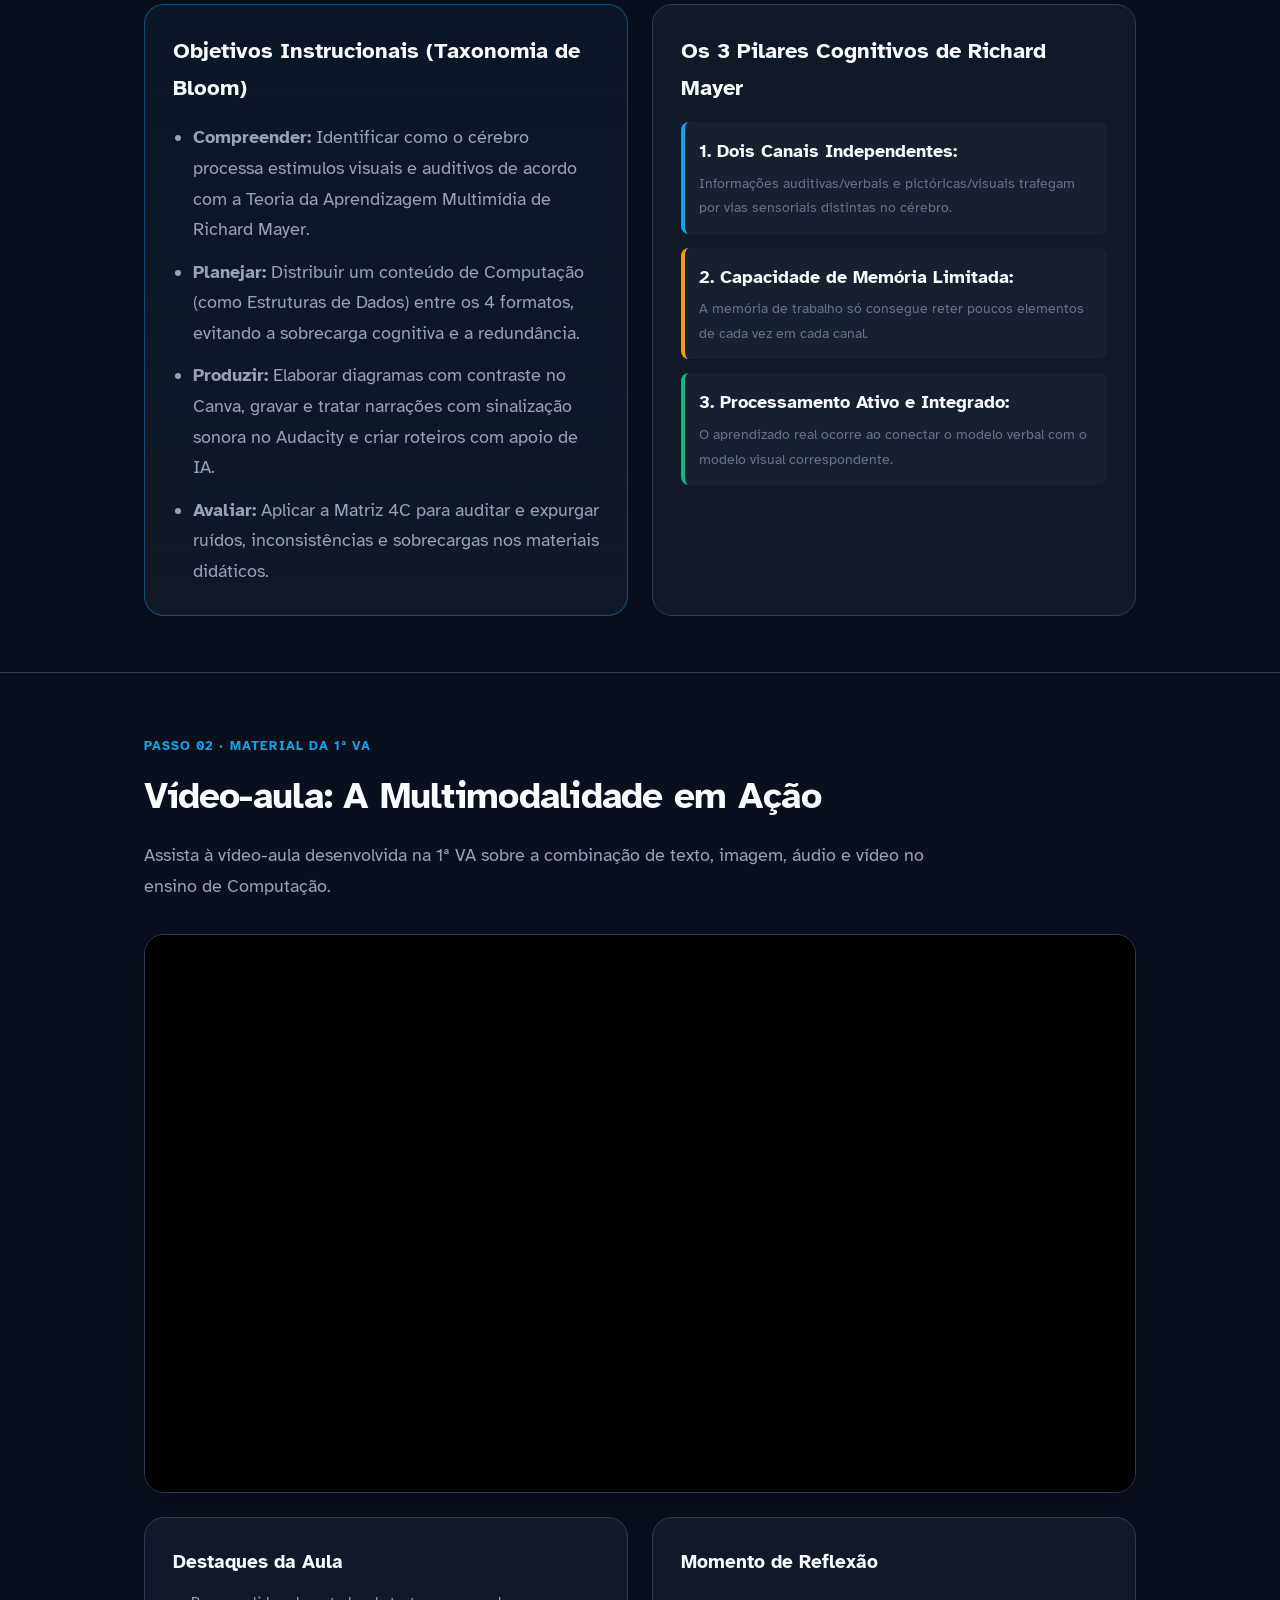
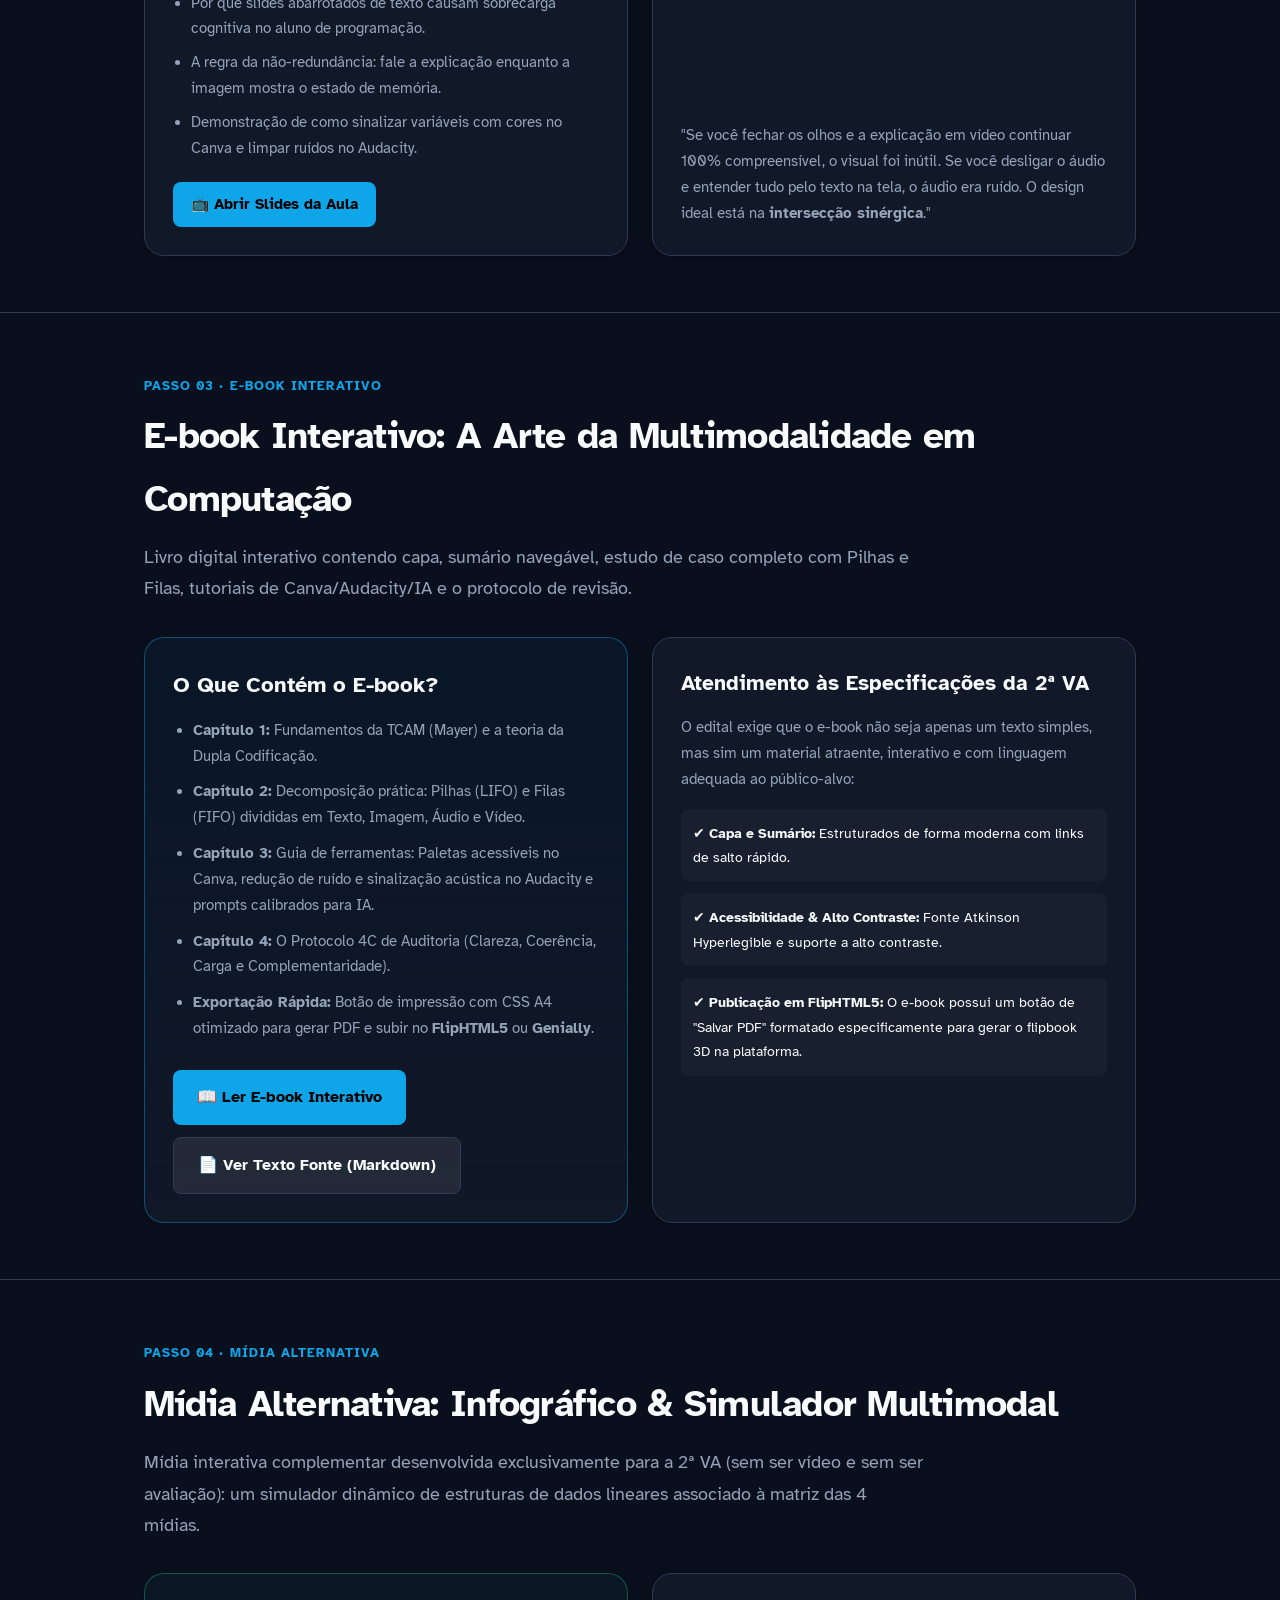
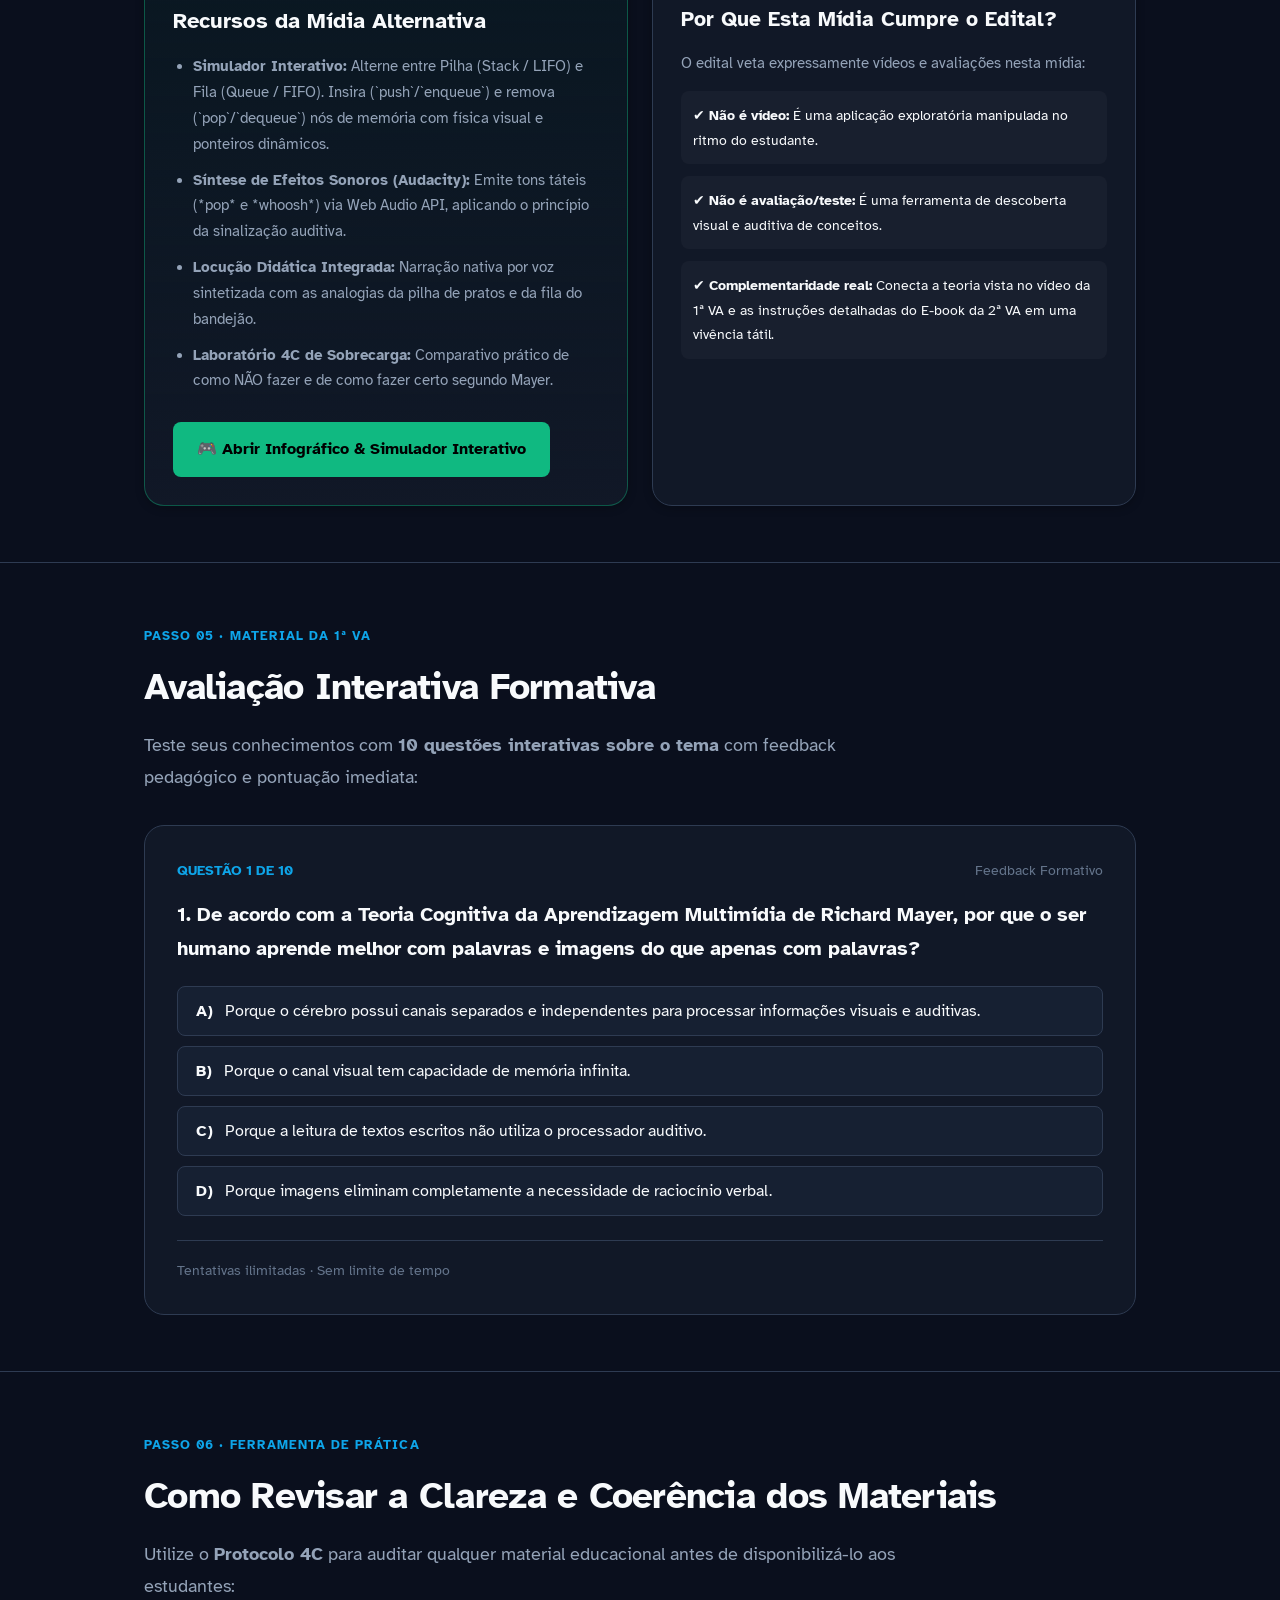
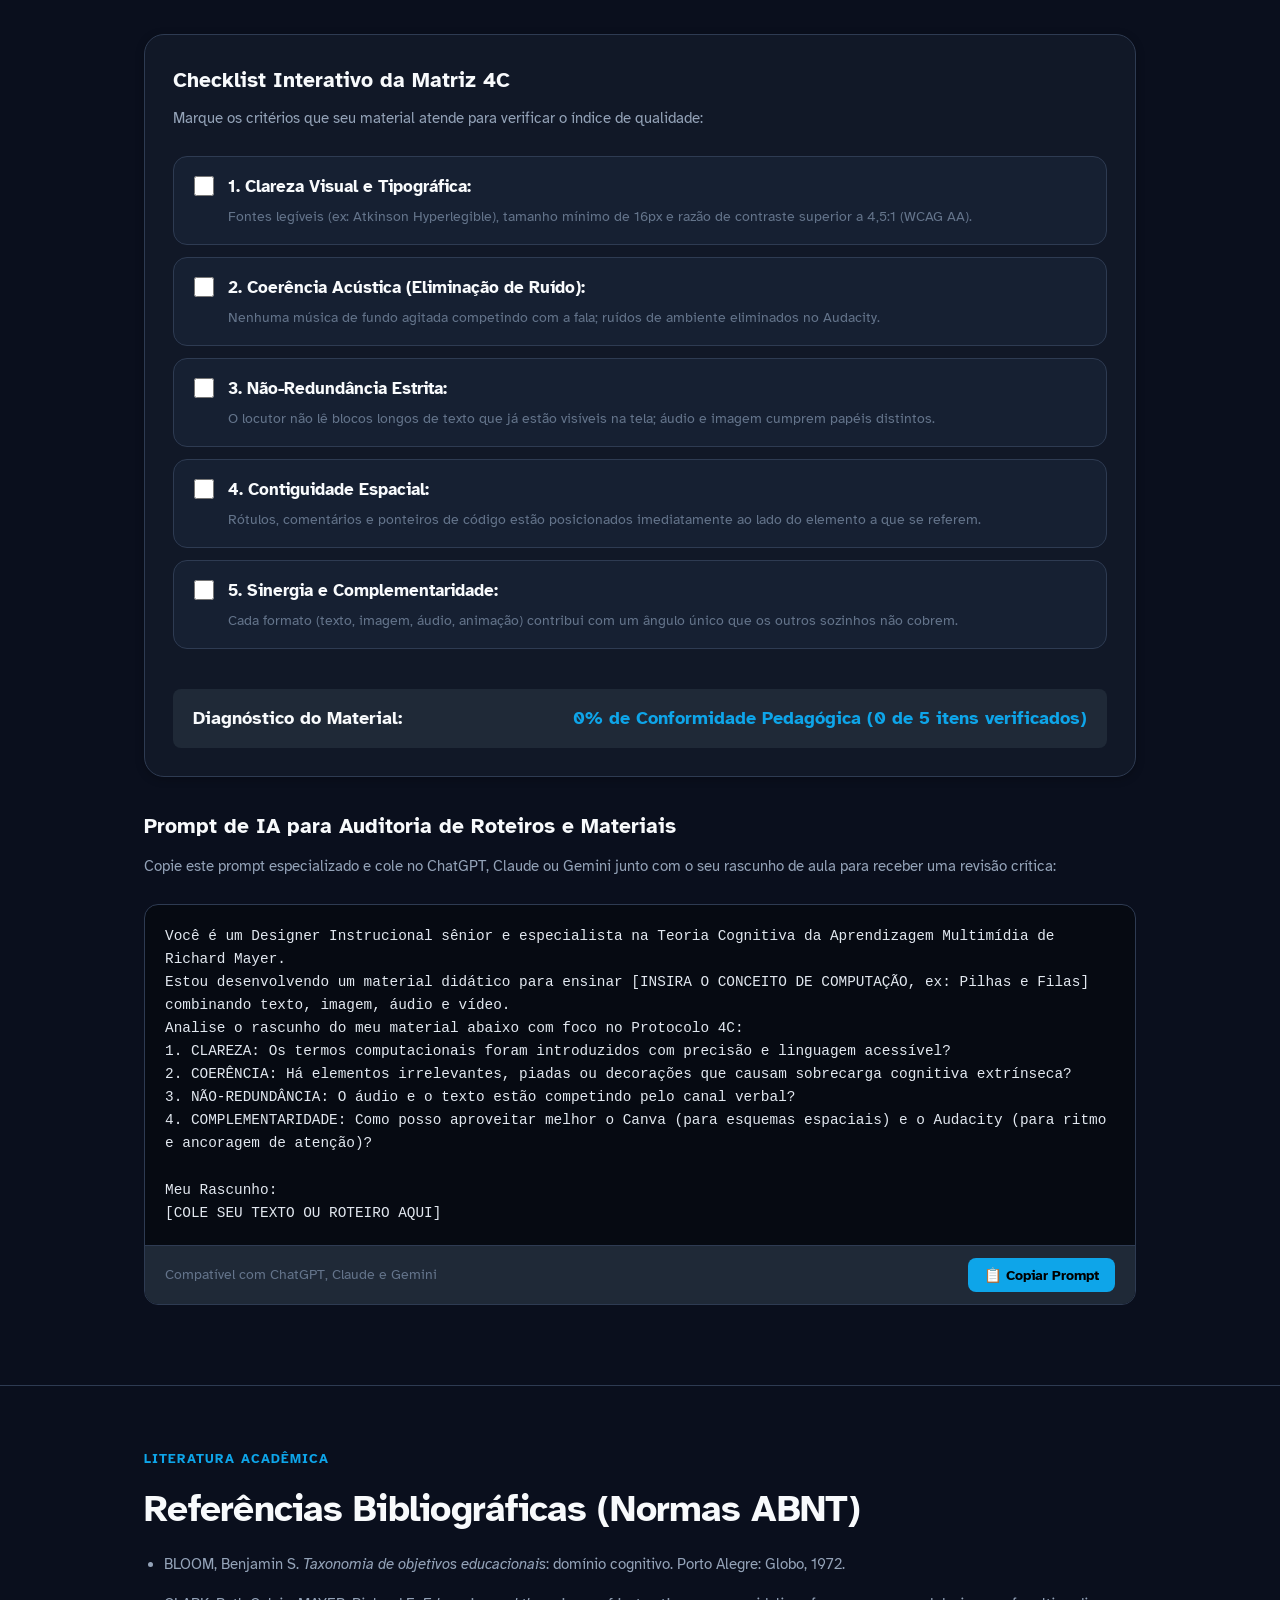
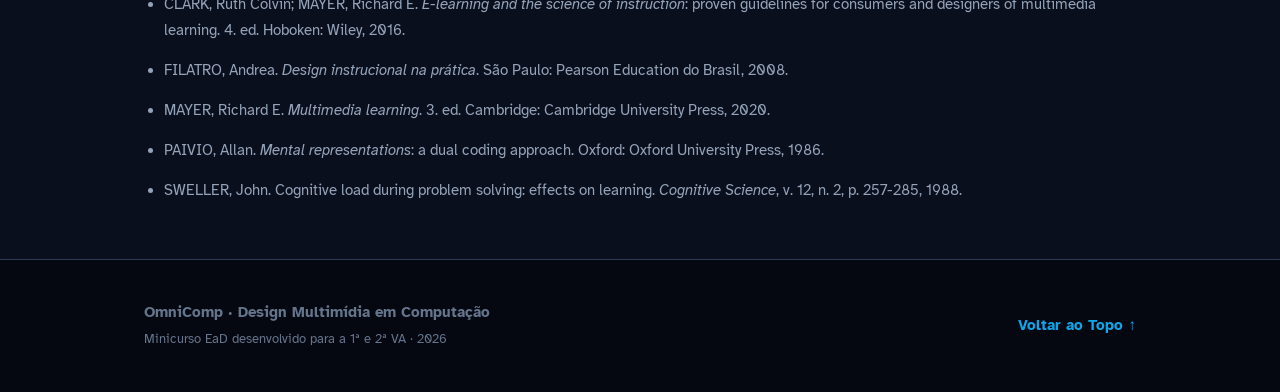
==== commit 52c1a8f9: "feat: incorpora video oficial da 1a VA (XEtkWgW8JUA) no portal" ====
--- a/index.html
+++ b/index.html
@@ -206,12 +206,15 @@
           Assista à vídeo-aula desenvolvida na 1ª VA sobre a combinação de texto, imagem, áudio e vídeo no ensino de Computação.
         </p>
 
-        <!-- Player de Vídeo com Carregador Dinâmico -->
+        <!-- Player de Vídeo da 1ª VA -->
         <div class="video-player-container">
-          <div class="video-placeholder">
-            <svg aria-hidden="true" viewBox="0 0 24 24" width="52" height="52" fill="none" stroke="currentColor" stroke-width="1.5"><rect x="2" y="4" width="20" height="16" rx="4"/><polygon points="10 8 16 12 10 16 10 8" fill="currentColor"/></svg>
-            <p style="margin: 12px 0 4px; font-weight: 700; font-size: 1.15rem;">Vídeo-aula da 1ª VA</p>
-            <p style="color: var(--text-muted); font-size: 0.9rem; margin: 0;">Espaço reservado para o vídeo</p>
+          <div class="video-wrapper">
+            <iframe
+              id="video-player-frame"
+              src="https://www.youtube-nocookie.com/embed/XEtkWgW8JUA"
+              title="Vídeo-aula: Design Multimídia em Computação"
+              allow="accelerometer; autoplay; clipboard-write; encrypted-media; gyroscope; picture-in-picture"
+              allowfullscreen></iframe>
           </div>
         </div>
 
--- a/style.css
+++ b/style.css
@@ -424,6 +424,21 @@
   background: linear-gradient(180deg, rgba(16, 185, 129, 0.05) 0%, var(--bg-surface) 100%);
 }
 
+
+.video-wrapper {
+  position: relative;
+  aspect-ratio: 16 / 9;
+  width: 100%;
+  background: #000;
+}
+.video-wrapper iframe {
+  position: absolute;
+  inset: 0;
+  width: 100%;
+  height: 100%;
+  border: 0;
+}
+
 .video-player-container {
   background: #000;
   border: 1px solid var(--border-color);
